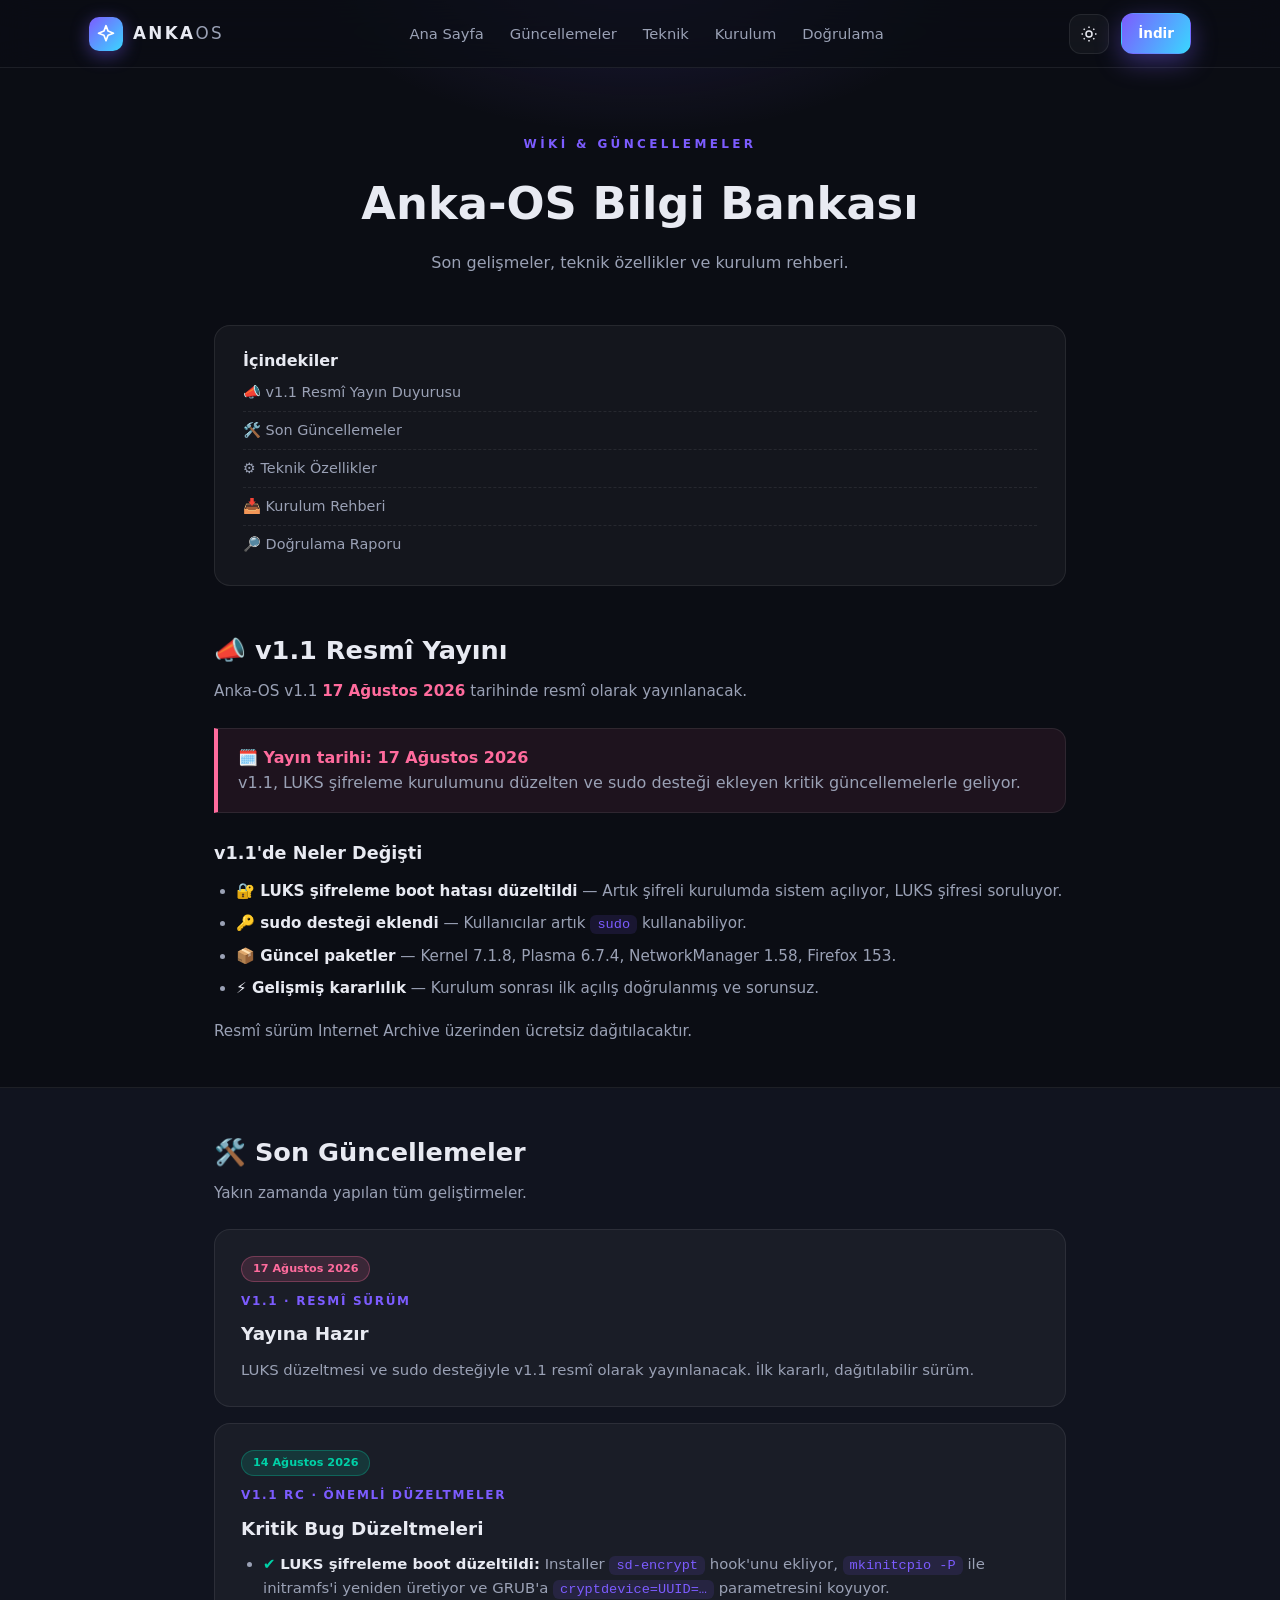
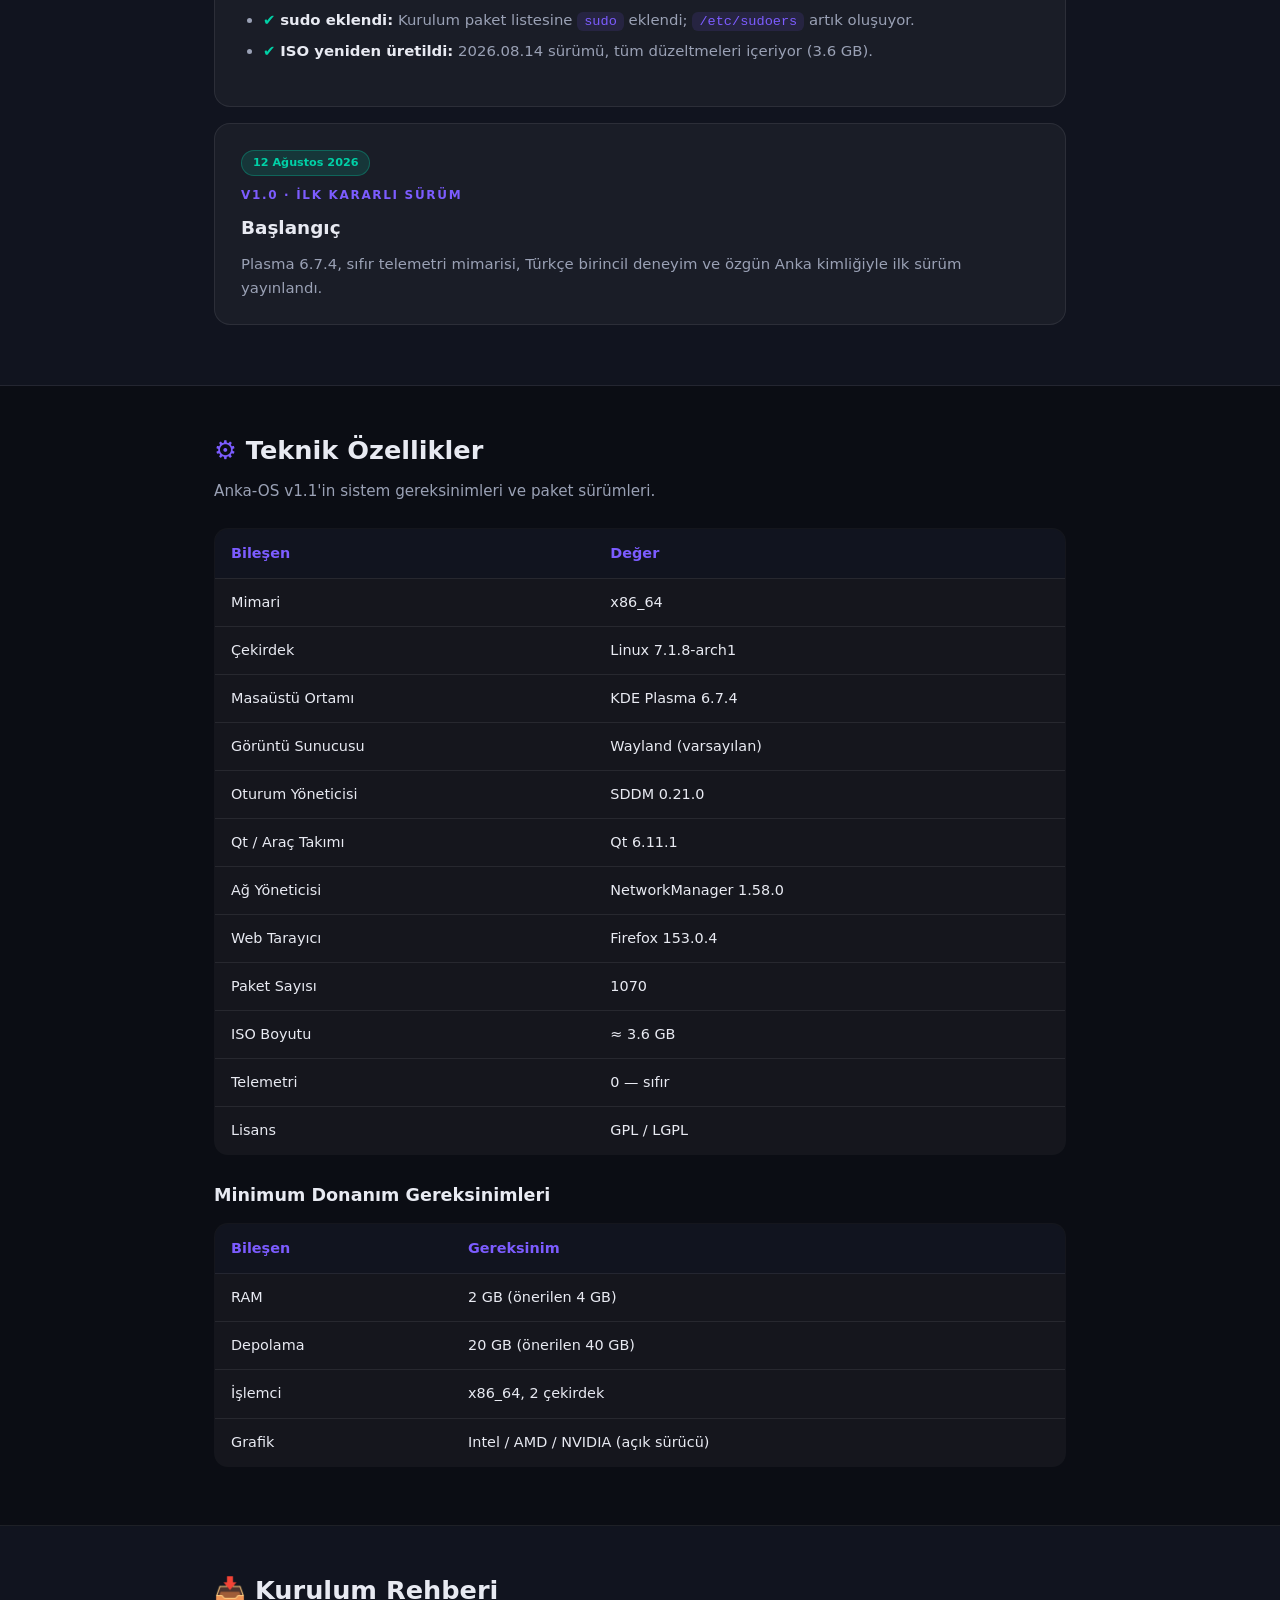
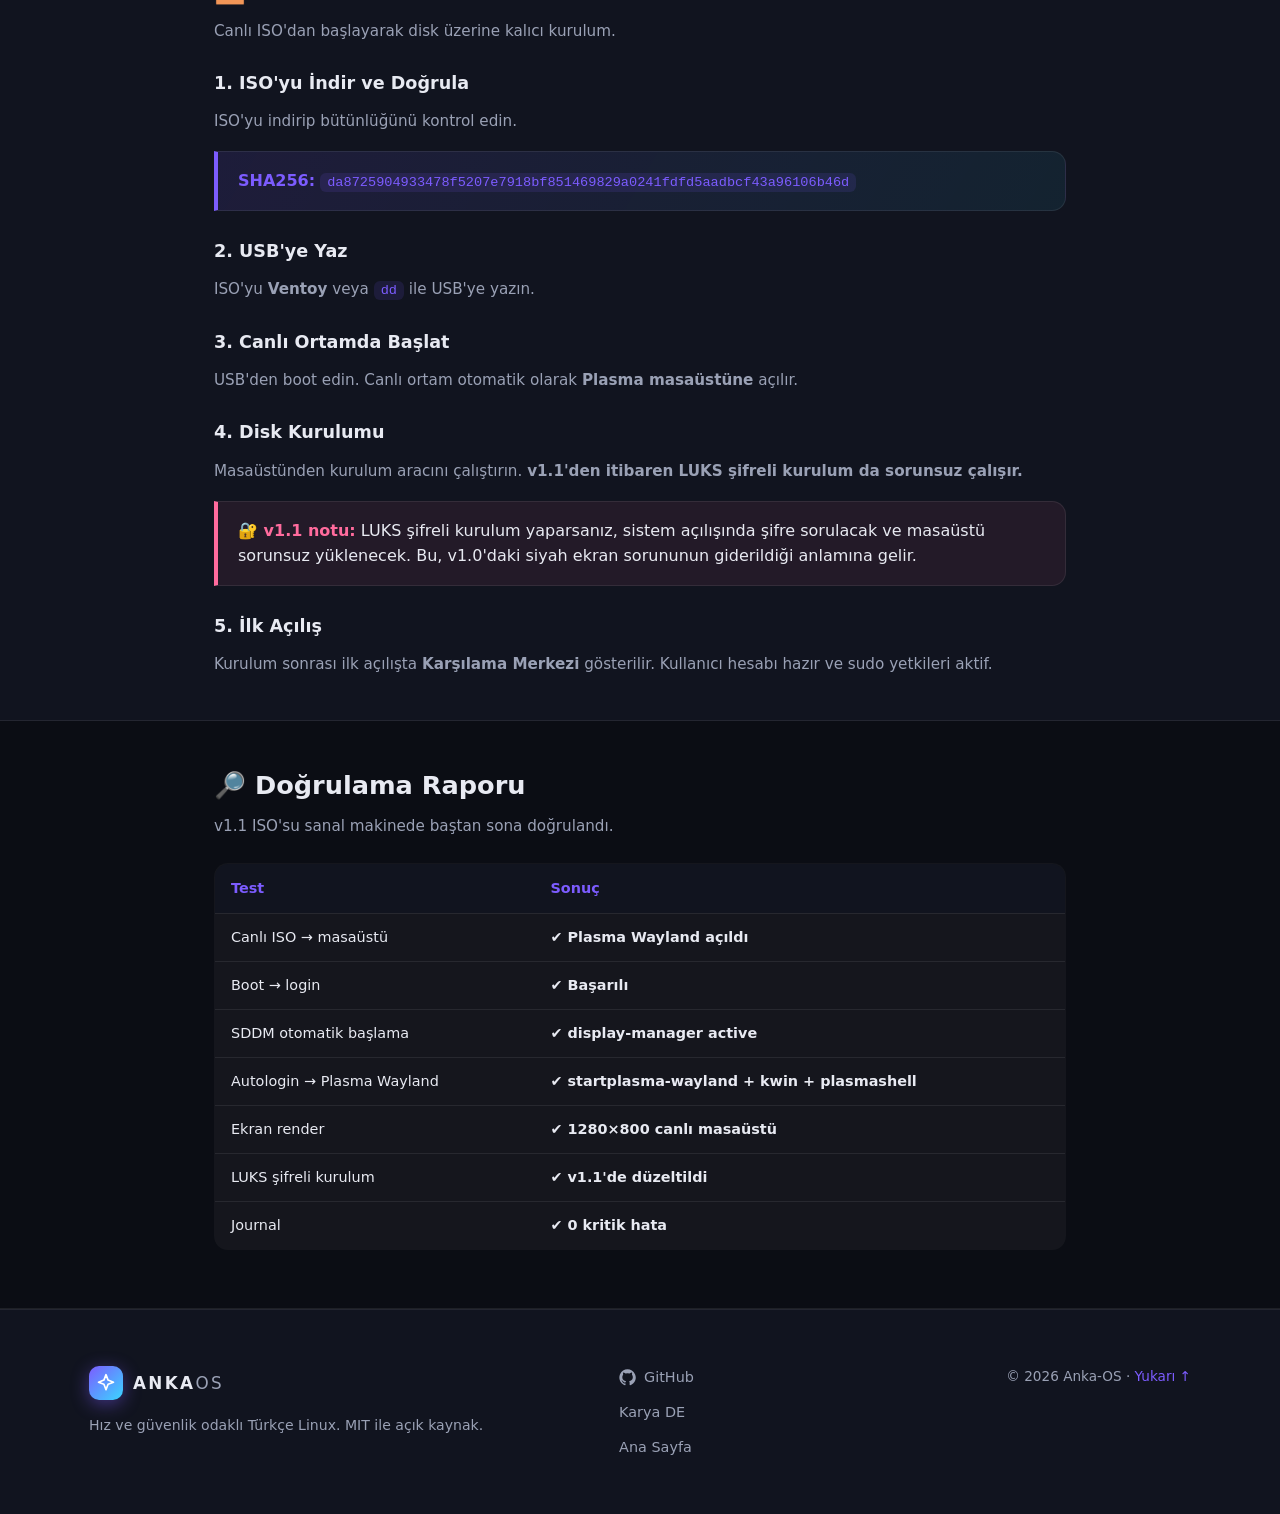
==== wiki.html @ a1a49257 "v1.1 (17 Ağustos 2026): ekran görüntüleri, teknik özellikler, yayın duyurusu, wiki sayfası" ====
<!DOCTYPE html>
<html lang="tr" class="dark">
<head>
  <meta charset="UTF-8">
  <meta name="viewport" content="width=device-width, initial-scale=1.0">
  <title>Wiki &amp; Güncellemeler — Anka-OS</title>
  <meta name="description" content="Anka-OS Wiki — son güncellemeler, teknik özellikler, kurulum rehberi ve v1.1 yayın notları.">
  <link rel="icon" href="assets/img/favicon.svg" type="image/svg+xml">
  <link rel="stylesheet" href="assets/css/style.css">
  <script defer src="assets/js/main.js"></script>
  <style>
    .wiki-wrap{max-width:900px;margin:0 auto;padding:0 24px}
    .wiki-head{padding:130px 0 40px;text-align:center;background:radial-gradient(600px 300px at 50% -10%,rgba(124,92,255,.16),transparent 55%),var(--bg)}
    .wiki-head h1{font-size:clamp(1.9rem,4vw,2.8rem);font-weight:800}
    .wiki-head p{color:var(--muted);margin-top:10px}
    .wiki-section{padding:44px 0;border-bottom:1px solid var(--card-border)}
    .wiki-section h2{font-size:1.6rem;font-weight:800;margin-bottom:8px;color:var(--text)}
    .wiki-section h2 .o{color:var(--primary)}
    .wiki-section .lead{color:var(--muted);margin-bottom:24px}
    .wiki-section h3{font-size:1.1rem;margin:26px 0 12px}
    .wiki-section p,.wiki-section li{color:var(--muted);font-size:.95rem}
    .wiki-section ul{margin:0 0 18px 22px}
    .wiki-section li{margin-bottom:8px}
    .wiki-section li b{color:var(--text)}
    .wiki-section code{background:rgba(124,92,255,.12);color:var(--primary);padding:2px 7px;border-radius:6px;font-size:.85rem}
    .wiki-note{background:linear-gradient(120deg,rgba(124,92,255,.12),rgba(58,214,255,.08));border:1px solid var(--card-border);border-left:4px solid var(--primary);border-radius:0 14px 14px 0;padding:16px 20px;margin:18px 0}
    .wiki-note.gold{border-left-color:var(--accent);background:rgba(255,107,157,.08)}
    .wiki-note b{color:var(--primary)}
    .wiki-note.gold b{color:var(--accent)}
    .rel{background:var(--card);border:1px solid var(--card-border);border-radius:16px;padding:24px 26px;margin:16px 0}
    .rel .rd{font-size:.75rem;color:var(--primary);font-weight:700;letter-spacing:.14em;text-transform:uppercase}
    .rel h4{font-size:1.15rem;margin:8px 0 10px}
    .rel p,.rel li{color:var(--muted);font-size:.93rem}
    .tag{display:inline-block;font-size:.7rem;padding:3px 11px;border-radius:999px;margin-bottom:10px;font-weight:700}
    .tag.live{background:rgba(0,209,167,.14);color:var(--success);border:1px solid rgba(0,209,167,.3)}
    .tag.soon{background:rgba(255,107,157,.14);color:var(--accent);border:1px solid rgba(255,107,157,.3)}
    .wtable{width:100%;border-collapse:collapse;font-size:.9rem;background:var(--card);border:1px solid var(--card-border);border-radius:14px;overflow:hidden;margin:14px 0}
    .wtable th{text-align:left;color:var(--primary);border-bottom:1px solid var(--card-border);padding:13px 16px;background:var(--bg-alt)}
    .wtable td{padding:12px 16px;border-bottom:1px solid var(--card-border);color:var(--text)}
    .wtable tr:last-child td{border-bottom:none}
    .check{color:var(--success);font-weight:700}
    .wiki-toc{background:var(--card);border:1px solid var(--card-border);border-radius:16px;padding:22px 28px;margin:10px 0 0}
    .wiki-toc h3{margin-top:0;font-size:1rem}
    .wiki-toc a{display:block;padding:7px 0;color:var(--muted);font-size:.9rem;text-decoration:none;border-bottom:1px dashed var(--card-border)}
    .wiki-toc a:hover{color:var(--primary)}
    .wiki-toc a:last-child{border:none}
    @media(max-width:720px){.wiki-head{padding:150px 0 30px}}
  </style>
</head>
<body>

  <!-- NAV -->
  <header class="nav" id="nav">
    <div class="container nav-inner">
      <a href="index.html" class="brand">
        <span class="brand-badge" aria-hidden="true">
          <svg viewBox="0 0 24 24" fill="none" stroke="currentColor" stroke-width="2" stroke-linecap="round" stroke-linejoin="round"><path d="M12 2l2.5 6.5L21 11l-6.5 2.5L12 20l-2.5-6.5L3 11l6.5-2.5z"/></svg>
        </span>
        <span class="brand-text">ANKA<span class="brand-dim">OS</span></span>
      </a>
      <nav class="nav-links" id="navLinks">
        <a href="index.html">Ana Sayfa</a>
        <a href="#guncellemeler">Güncellemeler</a>
        <a href="#teknik">Teknik</a>
        <a href="#kurulum">Kurulum</a>
        <a href="#dogrulama">Doğrulama</a>
      </nav>
      <div class="nav-actions">
        <button class="theme-toggle" id="themeToggle" aria-label="Tema değiştir" title="Açık/Koyu tema">
          <svg class="icon-sun" viewBox="0 0 24 24" fill="none" stroke="currentColor" stroke-width="2"><circle cx="12" cy="12" r="4"/><path d="M12 2v2M12 20v2M4.9 4.9l1.4 1.4M17.7 17.7l1.4 1.4M2 12h2M20 12h2M4.9 19.1l1.4-1.4M17.7 6.3l1.4-1.4"/></svg>
          <svg class="icon-moon" viewBox="0 0 24 24" fill="none" stroke="currentColor" stroke-width="2"><path d="M21 12.8A9 9 0 1111.2 3a7 7 0 009.8 9.8z"/></svg>
        </button>
        <a href="index.html#indir" class="btn btn-primary btn-sm">İndir</a>
        <button class="hamburger" id="hamburger" aria-label="Menü">
          <span></span><span></span><span></span>
        </button>
      </div>
    </div>
  </header>

  <!-- BAŞLIK -->
  <div class="wiki-head">
    <div class="overline">Wiki &amp; Güncellemeler</div>
    <h1>Anka-OS Bilgi Bankası</h1>
    <p>Son gelişmeler, teknik özellikler ve kurulum rehberi.</p>
  </div>

  <div class="wiki-wrap">
    <div class="wiki-toc">
      <h3>İçindekiler</h3>
      <a href="#duyuru">📣 v1.1 Resmî Yayın Duyurusu</a>
      <a href="#guncellemeler">🛠️ Son Güncellemeler</a>
      <a href="#teknik">⚙️ Teknik Özellikler</a>
      <a href="#kurulum">📥 Kurulum Rehberi</a>
      <a href="#dogrulama">🔎 Doğrulama Raporu</a>
    </div>
  </div>

  <!-- DUYURU -->
  <section class="wiki-section" id="duyuru">
    <div class="wiki-wrap">
      <h2><span class="o">📣</span> v1.1 Resmî Yayını</h2>
      <p class="lead">Anka-OS v1.1 <b style="color:var(--accent)">17 Ağustos 2026</b> tarihinde resmî olarak yayınlanacak.</p>
      <div class="wiki-note gold">
        <b>🗓️ Yayın tarihi: 17 Ağustos 2026</b><br>
        <span style="color:var(--muted)">v1.1, LUKS şifreleme kurulumunu düzelten ve sudo desteği ekleyen kritik güncellemelerle geliyor.</span>
      </div>
      <h3>v1.1'de Neler Değişti</h3>
      <ul>
        <li><b>🔐 LUKS şifreleme boot hatası düzeltildi</b> — Artık şifreli kurulumda sistem açılıyor, LUKS şifresi soruluyor.</li>
        <li><b>🔑 sudo desteği eklendi</b> — Kullanıcılar artık <code>sudo</code> kullanabiliyor.</li>
        <li><b>📦 Güncel paketler</b> — Kernel 7.1.8, Plasma 6.7.4, NetworkManager 1.58, Firefox 153.</li>
        <li><b>⚡ Gelişmiş kararlılık</b> — Kurulum sonrası ilk açılış doğrulanmış ve sorunsuz.</li>
      </ul>
      <p style="color:var(--muted)">Resmî sürüm Internet Archive üzerinden ücretsiz dağıtılacaktır.</p>
    </div>
  </section>

  <!-- GÜNCELLEMELER -->
  <section class="wiki-section section-alt" id="guncellemeler">
    <div class="wiki-wrap">
      <h2><span class="o">🛠️</span> Son Güncellemeler</h2>
      <p class="lead">Yakın zamanda yapılan tüm geliştirmeler.</p>

      <div class="rel">
        <span class="tag soon">17 Ağustos 2026</span>
        <div class="rd">v1.1 · Resmî Sürüm</div>
        <h4>Yayına Hazır</h4>
        <p>LUKS düzeltmesi ve sudo desteğiyle v1.1 resmî olarak yayınlanacak. İlk kararlı, dağıtılabilir sürüm.</p>
      </div>

      <div class="rel">
        <span class="tag live">14 Ağustos 2026</span>
        <div class="rd">v1.1 RC · Önemli Düzeltmeler</div>
        <h4>Kritik Bug Düzeltmeleri</h4>
        <ul>
          <li><span class="check">✔</span> <b>LUKS şifreleme boot düzeltildi:</b> Installer <code>sd-encrypt</code> hook'unu ekliyor, <code>mkinitcpio -P</code> ile initramfs'i yeniden üretiyor ve GRUB'a <code>cryptdevice=UUID=…</code> parametresini koyuyor.</li>
          <li><span class="check">✔</span> <b>sudo eklendi:</b> Kurulum paket listesine <code>sudo</code> eklendi; <code>/etc/sudoers</code> artık oluşuyor.</li>
          <li><span class="check">✔</span> <b>ISO yeniden üretildi:</b> 2026.08.14 sürümü, tüm düzeltmeleri içeriyor (3.6 GB).</li>
        </ul>
      </div>

      <div class="rel">
        <span class="tag live">12 Ağustos 2026</span>
        <div class="rd">v1.0 · İlk Kararlı Sürüm</div>
        <h4>Başlangıç</h4>
        <p>Plasma 6.7.4, sıfır telemetri mimarisi, Türkçe birincil deneyim ve özgün Anka kimliğiyle ilk sürüm yayınlandı.</p>
      </div>
    </div>
  </section>

  <!-- TEKNİK -->
  <section class="wiki-section" id="teknik">
    <div class="wiki-wrap">
      <h2><span class="o">⚙️</span> Teknik Özellikler</h2>
      <p class="lead">Anka-OS v1.1'in sistem gereksinimleri ve paket sürümleri.</p>
      <table class="wtable">
        <tr><th>Bileşen</th><th>Değer</th></tr>
        <tr><td>Mimari</td><td>x86_64</td></tr>
        <tr><td>Çekirdek</td><td>Linux 7.1.8-arch1</td></tr>
        <tr><td>Masaüstü Ortamı</td><td>KDE Plasma 6.7.4</td></tr>
        <tr><td>Görüntü Sunucusu</td><td>Wayland (varsayılan)</td></tr>
        <tr><td>Oturum Yöneticisi</td><td>SDDM 0.21.0</td></tr>
        <tr><td>Qt / Araç Takımı</td><td>Qt 6.11.1</td></tr>
        <tr><td>Ağ Yöneticisi</td><td>NetworkManager 1.58.0</td></tr>
        <tr><td>Web Tarayıcı</td><td>Firefox 153.0.4</td></tr>
        <tr><td>Paket Sayısı</td><td>1070</td></tr>
        <tr><td>ISO Boyutu</td><td>≈ 3.6 GB</td></tr>
        <tr><td>Telemetri</td><td>0 — sıfır</td></tr>
        <tr><td>Lisans</td><td>GPL / LGPL</td></tr>
      </table>
      <h3>Minimum Donanım Gereksinimleri</h3>
      <table class="wtable">
        <tr><th>Bileşen</th><th>Gereksinim</th></tr>
        <tr><td>RAM</td><td>2 GB (önerilen 4 GB)</td></tr>
        <tr><td>Depolama</td><td>20 GB (önerilen 40 GB)</td></tr>
        <tr><td>İşlemci</td><td>x86_64, 2 çekirdek</td></tr>
        <tr><td>Grafik</td><td>Intel / AMD / NVIDIA (açık sürücü)</td></tr>
      </table>
    </div>
  </section>

  <!-- KURULUM -->
  <section class="wiki-section section-alt" id="kurulum">
    <div class="wiki-wrap">
      <h2><span class="o">📥</span> Kurulum Rehberi</h2>
      <p class="lead">Canlı ISO'dan başlayarak disk üzerine kalıcı kurulum.</p>
      <h3>1. ISO'yu İndir ve Doğrula</h3>
      <p>ISO'yu indirip bütünlüğünü kontrol edin.</p>
      <div class="wiki-note">
        <b>SHA256:</b> <code>da8725904933478f5207e7918bf851469829a0241fdfd5aadbcf43a96106b46d</code>
      </div>
      <h3>2. USB'ye Yaz</h3>
      <p>ISO'yu <b>Ventoy</b> veya <code>dd</code> ile USB'ye yazın.</p>
      <h3>3. Canlı Ortamda Başlat</h3>
      <p>USB'den boot edin. Canlı ortam otomatik olarak <b>Plasma masaüstüne</b> açılır.</p>
      <h3>4. Disk Kurulumu</h3>
      <p>Masaüstünden kurulum aracını çalıştırın. <b>v1.1'den itibaren LUKS şifreli kurulum da sorunsuz çalışır.</b></p>
      <div class="wiki-note gold">
        <b>🔐 v1.1 notu:</b> LUKS şifreli kurulum yaparsanız, sistem açılışında şifre sorulacak ve masaüstü sorunsuz yüklenecek. Bu, v1.0'daki siyah ekran sorununun giderildiği anlamına gelir.
      </div>
      <h3>5. İlk Açılış</h3>
      <p>Kurulum sonrası ilk açılışta <b>Karşılama Merkezi</b> gösterilir. Kullanıcı hesabı hazır ve sudo yetkileri aktif.</p>
    </div>
  </section>

  <!-- DOĞRULAMA -->
  <section class="wiki-section" id="dogrulama">
    <div class="wiki-wrap">
      <h2><span class="o">🔎</span> Doğrulama Raporu</h2>
      <p class="lead">v1.1 ISO'su sanal makinede baştan sona doğrulandı.</p>
      <table class="wtable">
        <tr><th>Test</th><th>Sonuç</th></tr>
        <tr><td>Canlı ISO → masaüstü</td><td class="check">✔ Plasma Wayland açıldı</td></tr>
        <tr><td>Boot → login</td><td class="check">✔ Başarılı</td></tr>
        <tr><td>SDDM otomatik başlama</td><td class="check">✔ display-manager active</td></tr>
        <tr><td>Autologin → Plasma Wayland</td><td class="check">✔ startplasma-wayland + kwin + plasmashell</td></tr>
        <tr><td>Ekran render</td><td class="check">✔ 1280×800 canlı masaüstü</td></tr>
        <tr><td>LUKS şifreli kurulum</td><td class="check">✔ v1.1'de düzeltildi</td></tr>
        <tr><td>Journal</td><td class="check">✔ 0 kritik hata</td></tr>
      </table>
    </div>
  </section>

  <!-- FOOTER -->
  <footer class="footer" id="iletisim">
    <div class="container footer-inner">
      <div>
        <div class="brand">
          <span class="brand-badge" aria-hidden="true">
            <svg viewBox="0 0 24 24" fill="none" stroke="currentColor" stroke-width="2" stroke-linecap="round" stroke-linejoin="round"><path d="M12 2l2.5 6.5L21 11l-6.5 2.5L12 20l-2.5-6.5L3 11l6.5-2.5z"/></svg>
          </span>
          <span class="brand-text">ANKA<span class="brand-dim">OS</span></span>
        </div>
        <p class="footer-note">Hız ve güvenlik odaklı Türkçe Linux. MIT ile açık kaynak.</p>
      </div>
      <div class="footer-links">
        <a href="https://github.com/muhammetodosks/anka-os" target="_blank" rel="noopener"><svg viewBox="0 0 24 24" fill="currentColor"><path d="M12 .5C5.7.5.5 5.7.5 12c0 5.1 3.3 9.4 7.9 10.9.6.1.8-.3.8-.6v-2c-3.2.7-3.9-1.5-3.9-1.5-.5-1.3-1.3-1.7-1.3-1.7-1-.7.1-.7.1-.7 1.2.1 1.8 1.2 1.8 1.2 1 1.8 2.7 1.3 3.4 1 .1-.8.4-1.3.7-1.6-2.6-.3-5.3-1.3-5.3-5.7 0-1.3.4-2.3 1.2-3.1-.1-.3-.5-1.5.1-3.1 0 0 1-.3 3.2 1.2a11 11 0 015.8 0c2.2-1.5 3.2-1.2 3.2-1.2.6 1.6.2 2.8.1 3.1.8.8 1.2 1.8 1.2 3.1 0 4.4-2.7 5.4-5.3 5.7.4.4.8 1.1.8 2.2v3.2c0 .3.2.7.8.6 4.6-1.5 7.9-5.8 7.9-10.9C23.5 5.7 18.3.5 12 .5z"/></svg> GitHub</a>
        <a href="https://github.com/muhammetodosks/karya-de" target="_blank" rel="noopener">Karya DE</a>
        <a href="index.html">Ana Sayfa</a>
      </div>
      <div class="footer-made">
        <p>© 2026 Anka-OS · <a href="#" onclick="window.scrollTo({top:0,behavior:'smooth'});return false">Yukarı ↑</a></p>
      </div>
    </div>
  </footer>

  <button class="back-to-top" id="backToTop" aria-label="Yukarı çık">
    <svg viewBox="0 0 24 24" fill="none" stroke="currentColor" stroke-width="2" stroke-linecap="round"><path d="M12 19V5"/><path d="M5 12l7-7 7 7"/></svg>
  </button>

</body>
</html>
---- assets/css/style.css ----
/* ANKA-OS — Modern Landing 2026 */
:root {
  --bg: #0b0d14;
  --bg-alt: #11141f;
  --card: rgba(255, 255, 255, 0.04);
  --card-border: rgba(255, 255, 255, 0.08);
  --text: #e8eaf2;
  --muted: #9aa1b5;
  --primary: #7c5cff;
  --primary-2: #3ad6ff;
  --accent: #ff6b9d;
  --success: #00d1a7;
  --radius: 18px;
  --shadow: 0 20px 60px rgba(0, 0, 0, 0.5);
  --nav-h: 68px;
}
html.light {
  --bg: #f4f5fb;
  --bg-alt: #eceef8;
  --card: rgba(0, 0, 0, 0.03);
  --card-border: rgba(0, 0, 0, 0.08);
  --text: #10132a;
  --muted: #565d75;
  --shadow: 0 20px 60px rgba(30, 40, 90, 0.12);
}
* { margin: 0; padding: 0; box-sizing: border-box; }
html { scroll-behavior: smooth; }
body {
  font-family: "Inter", "Segoe UI", system-ui, sans-serif;
  background: var(--bg); color: var(--text);
  line-height: 1.6;
  transition: background .4s ease, color .4s ease;
  overflow-x: hidden;
}
.container { width: 100%; max-width: 1150px; margin: 0 auto; padding: 0 24px; }
.container-narrow { max-width: 820px; }
.grad {
  background: linear-gradient(120deg, var(--primary), var(--primary-2) 50%, var(--accent));
  -webkit-background-clip: text; background-clip: text;
  -webkit-text-fill-color: transparent; color: transparent;
}

/* ---------- NAV ---------- */
.nav {
  position: fixed; top: 0; left: 0; right: 0; height: var(--nav-h); z-index: 100;
  background: color-mix(in srgb, var(--bg) 70%, transparent);
  backdrop-filter: blur(16px); -webkit-backdrop-filter: blur(16px);
  border-bottom: 1px solid var(--card-border);
  transition: background .3s ease;
}
.nav-inner { height: 100%; display: flex; align-items: center; justify-content: space-between; gap: 20px; }
.brand { display: flex; align-items: center; gap: 10px; text-decoration: none; color: var(--text); }
.brand-badge {
  width: 34px; height: 34px; display: grid; place-items: center; border-radius: 10px; color: #fff;
  background: linear-gradient(135deg, var(--primary), var(--primary-2));
  box-shadow: 0 4px 18px rgba(124,92,255,.45);
}
.brand-badge svg { width: 20px; height: 20px; }
.brand-text { font-weight: 800; letter-spacing: .14em; font-size: 1.05rem; }
.brand-dim { color: var(--muted); font-weight: 500; }
.nav-links { display: flex; gap: 26px; align-items: center; }
.nav-links a { color: var(--muted); text-decoration: none; font-size: .92rem; font-weight: 500; transition: color .2s; }
.nav-links a:hover { color: var(--text); }
.nav-actions { display: flex; align-items: center; gap: 12px; }

.theme-toggle {
  width: 40px; height: 40px; border: 1px solid var(--card-border); border-radius: 12px;
  background: var(--card); color: var(--text); cursor: pointer; display: grid; place-items: center;
  transition: transform .2s, border-color .2s;
}
.theme-toggle:hover { transform: rotate(20deg); border-color: var(--primary); }
.theme-toggle svg { width: 18px; height: 18px; }
.icon-moon { display: none; }
html.light .icon-sun { display: none; }
html.light .icon-moon { display: block; }

/* Buttons */
.btn {
  display: inline-flex; align-items: center; justify-content: center; gap: 9px;
  padding: 12px 22px; border-radius: 12px; border: 1px solid transparent;
  text-decoration: none; font-weight: 600; font-size: .95rem; cursor: pointer; font-family: inherit;
  transition: transform .15s ease, box-shadow .2s ease, background .2s ease, color .2s;
}
.btn svg { width: 18px; height: 18px; }
.btn-sm { padding: 9px 16px; font-size: .85rem; }
.btn-lg { padding: 15px 30px; font-size: 1.02rem; border-radius: 14px; }
.btn-primary { background: linear-gradient(120deg, var(--primary), var(--primary-2)); color: #fff; box-shadow: 0 8px 26px rgba(124,92,255,.4); }
.btn-primary:hover { transform: translateY(-2px); box-shadow: 0 14px 34px rgba(124,92,255,.55); }
.btn-ghost { background: var(--card); color: var(--text); border-color: var(--card-border); }
.btn-ghost:hover { border-color: var(--primary); transform: translateY(-2px); }

.hamburger { display: none; flex-direction: column; gap: 5px; background: none; border: 0; cursor: pointer; padding: 6px; }
.hamburger span { width: 22px; height: 2px; background: var(--text); border-radius: 2px; transition: .3s; }
/* ---------- ANNOUNCE ---------- */
.announce {
  position: fixed; top: var(--nav-h); left: 0; right: 0; z-index: 90;
  background: linear-gradient(90deg, var(--primary), var(--primary-2));
  color: #fff; padding: 9px 0; box-shadow: 0 4px 20px rgba(124,92,255,.35);
}
.announce-inner { display: flex; align-items: center; justify-content: center; gap: 14px; flex-wrap: wrap; font-size: .88rem; }
.announce-pulse { color: #fff; animation: pulse 1.6s ease-in-out infinite; }
@keyframes pulse { 0%,100% { opacity: 1; } 50% { opacity: .25; } }
.announce-text b { font-weight: 700; }
.announce-link { color: #fff; font-weight: 700; text-decoration: none; border-bottom: 1.5px solid rgba(255,255,255,.5); transition: border-color .2s; }
.announce-link:hover { border-color: #fff; }
html.light .announce { color: #fff; }

/* ---------- SCREENSHOTS ---------- */
.shots { display: grid; grid-template-columns: repeat(auto-fit, minmax(320px, 1fr)); gap: 28px; }
.shot { margin: 0; }
.shot-frame {
  border-radius: 18px; overflow: hidden; border: 1px solid var(--card-border);
  background: var(--bg); box-shadow: var(--shadow); transition: transform .3s ease, border-color .3s ease;
}
.shot:hover .shot-frame { transform: translateY(-6px); border-color: var(--primary); }
.shot-bar { display: flex; gap: 7px; padding: 12px 16px; background: var(--bg-alt); border-bottom: 1px solid var(--card-border); }
.shot-bar span { width: 11px; height: 11px; border-radius: 50%; }
.shot-bar span:nth-child(1) { background: #ff5f57; }
.shot-bar span:nth-child(2) { background: #febc2e; }
.shot-bar span:nth-child(3) { background: #28c840; }
.shot-frame img { display: block; width: 100%; height: auto; }
.shot figcaption { text-align: center; color: var(--muted); font-size: .9rem; margin-top: 14px; }

/* ---------- TECH SPECS ---------- */
.spec-grid { display: grid; grid-template-columns: repeat(auto-fit, minmax(250px, 1fr)); gap: 14px; }
.spec-item {
  display: flex; justify-content: space-between; align-items: center; gap: 14px;
  padding: 16px 20px; border-radius: 14px; background: var(--card); border: 1px solid var(--card-border);
  transition: border-color .2s;
}
.spec-item:hover { border-color: var(--primary); }
.spec-k { color: var(--muted); font-size: .9rem; }
.spec-v { color: var(--text); font-weight: 700; font-size: .95rem; }
.reqs { margin-top: 40px; }
.reqs h3 { font-size: 1.15rem; margin-bottom: 18px; text-align: center; }
.req-grid { display: grid; grid-template-columns: repeat(auto-fit, minmax(220px, 1fr)); gap: 12px; max-width: 820px; margin: 0 auto; }
.req-grid > div {
  display: flex; flex-direction: column; gap: 4px; padding: 16px 20px;
  border-radius: 14px; background: var(--card); border: 1px solid var(--card-border);
}
.req-grid .spec-v { font-size: .9rem; }

/* ---------- HERO ---------- */
.hero { position: relative; min-height: 100vh; display: flex; align-items: center; padding-top: calc(var(--nav-h) + 44px); overflow: hidden; }
.hero-bg {
  position: absolute; inset: -20%; z-index: 0;
  background:
    radial-gradient(circle at 20% 30%, rgba(124,92,255,.22), transparent 45%),
    radial-gradient(circle at 80% 60%, rgba(58,214,255,.18), transparent 45%),
    radial-gradient(circle at 60% 15%, rgba(255,107,157,.12), transparent 40%);
  animation: drift 18s ease-in-out infinite alternate;
}
@keyframes drift {
  from { transform: translate3d(-3%, -2%, 0) scale(1); }
  to { transform: translate3d(3%, 3%, 0) scale(1.08); }
}
.hero-inner { position: relative; z-index: 1; }
.hero-badges { display: flex; flex-wrap: wrap; gap: 10px; margin-bottom: 28px; }
.badge {
  padding: 7px 14px; border-radius: 100px; font-size: .78rem; font-weight: 600; letter-spacing: .03em;
  background: var(--card); border: 1px solid var(--card-border); color: var(--muted);
}
.badge-glow { color: #fff; background: linear-gradient(120deg, var(--primary), var(--primary-2)); border: 0; box-shadow: 0 6px 20px rgba(124,92,255,.45); }
.hero-title { font-size: clamp(2.4rem, 6vw, 4.2rem); line-height: 1.08; font-weight: 800; letter-spacing: -.02em; margin-bottom: 22px; }
.hero-sub { font-size: clamp(1rem, 2vw, 1.2rem); color: var(--muted); max-width: 560px; margin-bottom: 34px; }
.hero-actions { display: flex; gap: 14px; flex-wrap: wrap; margin-bottom: 60px; }
.hero-stats { display: flex; gap: 46px; flex-wrap: wrap; }
.stat b { display: block; font-size: 2rem; font-weight: 800; }
.stat b span { color: var(--primary); font-size: 1.1rem; }
.stat small { color: var(--muted); font-size: .85rem; }

/* ---------- SECTIONS ---------- */
.section { padding: 110px 0; }
.section-alt { background: var(--bg-alt); }
.section-head { text-align: center; max-width: 640px; margin: 0 auto 56px; }
.overline { display: inline-block; color: var(--primary); text-transform: uppercase; letter-spacing: .28em; font-size: .75rem; font-weight: 700; margin-bottom: 14px; }
.section-head h2 { font-size: clamp(1.8rem, 4vw, 2.6rem); font-weight: 800; margin-bottom: 12px; }
.section-head p { color: var(--muted); }

/* Cards */
.grid { display: grid; grid-template-columns: repeat(auto-fit, minmax(290px, 1fr)); gap: 24px; }
.card {
  padding: 30px 26px; border-radius: var(--radius);
  background: var(--card); border: 1px solid var(--card-border);
  transition: transform .25s ease, border-color .25s ease, box-shadow .25s ease;
}
.card:hover { transform: translateY(-6px); border-color: var(--primary); box-shadow: var(--shadow); }
.card-icon {
  width: 52px; height: 52px; border-radius: 14px; margin-bottom: 20px;
  display: grid; place-items: center; color: #fff;
  background: linear-gradient(135deg, var(--ic), color-mix(in srgb, var(--ic) 40%, white));
}
.card-icon svg { width: 26px; height: 26px; }
.card h3 { font-size: 1.15rem; margin-bottom: 8px; }
.card p { color: var(--muted); font-size: .93rem; }

/* ---------- DOWNLOAD ---------- */
.download-card {
  display: flex; align-items: center; justify-content: space-between; gap: 26px; flex-wrap: wrap;
  padding: 34px 30px; border-radius: 20px;
  background: linear-gradient(120deg, rgba(124,92,255,.12), rgba(58,214,255,.08));
  border: 1px solid var(--card-border); box-shadow: var(--shadow);
}
.dl-ver { font-size: 1.5rem; font-weight: 800; }
.dl-meta { display: flex; flex-wrap: wrap; gap: 16px; margin-top: 12px; }
.dl-meta span { display: inline-flex; align-items: center; gap: 6px; color: var(--muted); font-size: .85rem; }
.dl-meta svg { width: 15px; height: 15px; color: var(--primary); }
.dl-btn { font-size: 1.05rem; }
.dl-note { margin-top: 14px; color: var(--muted); font-size: .85rem; }
.dl-note a { color: var(--primary); }
.checksum {
  display: flex; align-items: center; gap: 12px; margin-top: 18px;
  padding: 14px 20px; border-radius: 14px; background: var(--card); border: 1px dashed var(--card-border);
  font-size: .82rem; width: fit-content;
}
.checksum code { background: rgba(124,92,255,.14); color: var(--primary); padding: 4px 10px; border-radius: 8px; }

/* ---------- STEPS ---------- */
.steps { display: grid; grid-template-columns: repeat(auto-fit, minmax(280px, 1fr)); gap: 26px; }
.step { position: relative; padding: 30px 26px; border-radius: var(--radius); background: var(--card); border: 1px solid var(--card-border); }
.step-num {
  width: 46px; height: 46px; border-radius: 14px; display: grid; place-items: center;
  font-weight: 800; font-size: 1.2rem; color: #fff; margin-bottom: 18px;
  background: linear-gradient(135deg, var(--primary), var(--primary-2));
}
.step h3 { margin-bottom: 10px; }
.step p { color: var(--muted); font-size: .93rem; margin-bottom: 14px; }
.step pre { background: rgba(0,0,0,.35); padding: 12px 14px; border-radius: 10px; overflow-x: auto; }
html.light .step pre { background: rgba(0,0,0,.06); }
.step code { font-family: "JetBrains Mono", monospace; font-size: .8rem; color: var(--success); }

/* ---------- FAQ ---------- */
.faq details {
  background: var(--card); border: 1px solid var(--card-border); border-radius: 14px;
  padding: 20px 24px; margin-bottom: 14px; transition: border-color .2s;
}
.faq details[open] { border-color: var(--primary); }
.faq summary { cursor: pointer; font-weight: 600; font-size: 1.02rem; list-style: none; display: flex; justify-content: space-between; align-items: center; gap: 12px; }
.faq summary::-webkit-details-marker { display: none; }
.faq summary::after { content: "+"; font-size: 1.4rem; color: var(--primary); transition: transform .2s; }
.faq details[open] summary::after { transform: rotate(45deg); }
.faq p { color: var(--muted); margin-top: 12px; font-size: .95rem; }

/* ---------- CTA ---------- */
.cta-inner { text-align: center; padding: 80px 24px; }
.cta h2 { font-size: clamp(1.8rem, 4vw, 2.6rem); font-weight: 800; margin-bottom: 14px; }
.cta p { color: var(--muted); margin-bottom: 30px; }

/* ---------- FOOTER ---------- */
.footer { border-top: 1px solid var(--card-border); background: var(--bg-alt); padding: 56px 0; }
.footer-inner { display: grid; grid-template-columns: 1.4fr 1fr auto; gap: 30px; align-items: start; }
.footer-note { color: var(--muted); margin-top: 14px; font-size: .88rem; }
.footer-links { display: flex; flex-direction: column; gap: 12px; }
.footer-links a { color: var(--muted); text-decoration: none; font-size: .9rem; display: inline-flex; align-items: center; gap: 8px; transition: color .2s; }
.footer-links a:hover { color: var(--primary); }
.footer-links svg { width: 17px; height: 17px; }
.footer-made { color: var(--muted); font-size: .85rem; }
.footer-made a { color: var(--primary); text-decoration: none; }

.back-to-top {
  position: fixed; right: 22px; bottom: 22px; z-index: 90;
  width: 46px; height: 46px; border-radius: 14px; border: 1px solid var(--card-border);
  background: var(--card); color: var(--text); cursor: pointer; backdrop-filter: blur(10px);
  display: grid; place-items: center; opacity: 0; pointer-events: none; transition: opacity .3s;
}
.back-to-top.visible { opacity: 1; pointer-events: auto; }
.back-to-top svg { width: 20px; height: 20px; }

/* reveal on scroll */
.reveal { opacity: 0; transform: translateY(24px); transition: opacity .7s ease, transform .7s ease; }
.reveal.in { opacity: 1; transform: none; }

/* ---------- RESPONSIVE ---------- */
@media (max-width: 900px) {
  .nav-links {
    position: fixed; top: var(--nav-h); left: 0; right: 0;
    flex-direction: column; gap: 6px; padding: 18px 24px;
    background: var(--bg); border-bottom: 1px solid var(--card-border);
    transform: translateY(-16px); opacity: 0; pointer-events: none;
    transition: .3s ease; z-index: 99;
  }
  .nav-links.open { transform: none; opacity: 1; pointer-events: auto; }
  .nav-links a { padding: 12px 0; font-size: 1rem; border-bottom: 1px solid var(--card-border); }
  .hamburger { display: flex; }
  .hero-inner, .footer-inner { padding: 0 8px; }
  .footer-inner { grid-template-columns: 1fr; gap: 20px; }
  .checksum { flex-wrap: wrap; }
}
@media (max-width: 520px) {
  .hero-actions .btn { width: 100%; }
  .download-card { flex-direction: column; align-items: flex-start; }
  .dl-btn { width: 100%; }
}
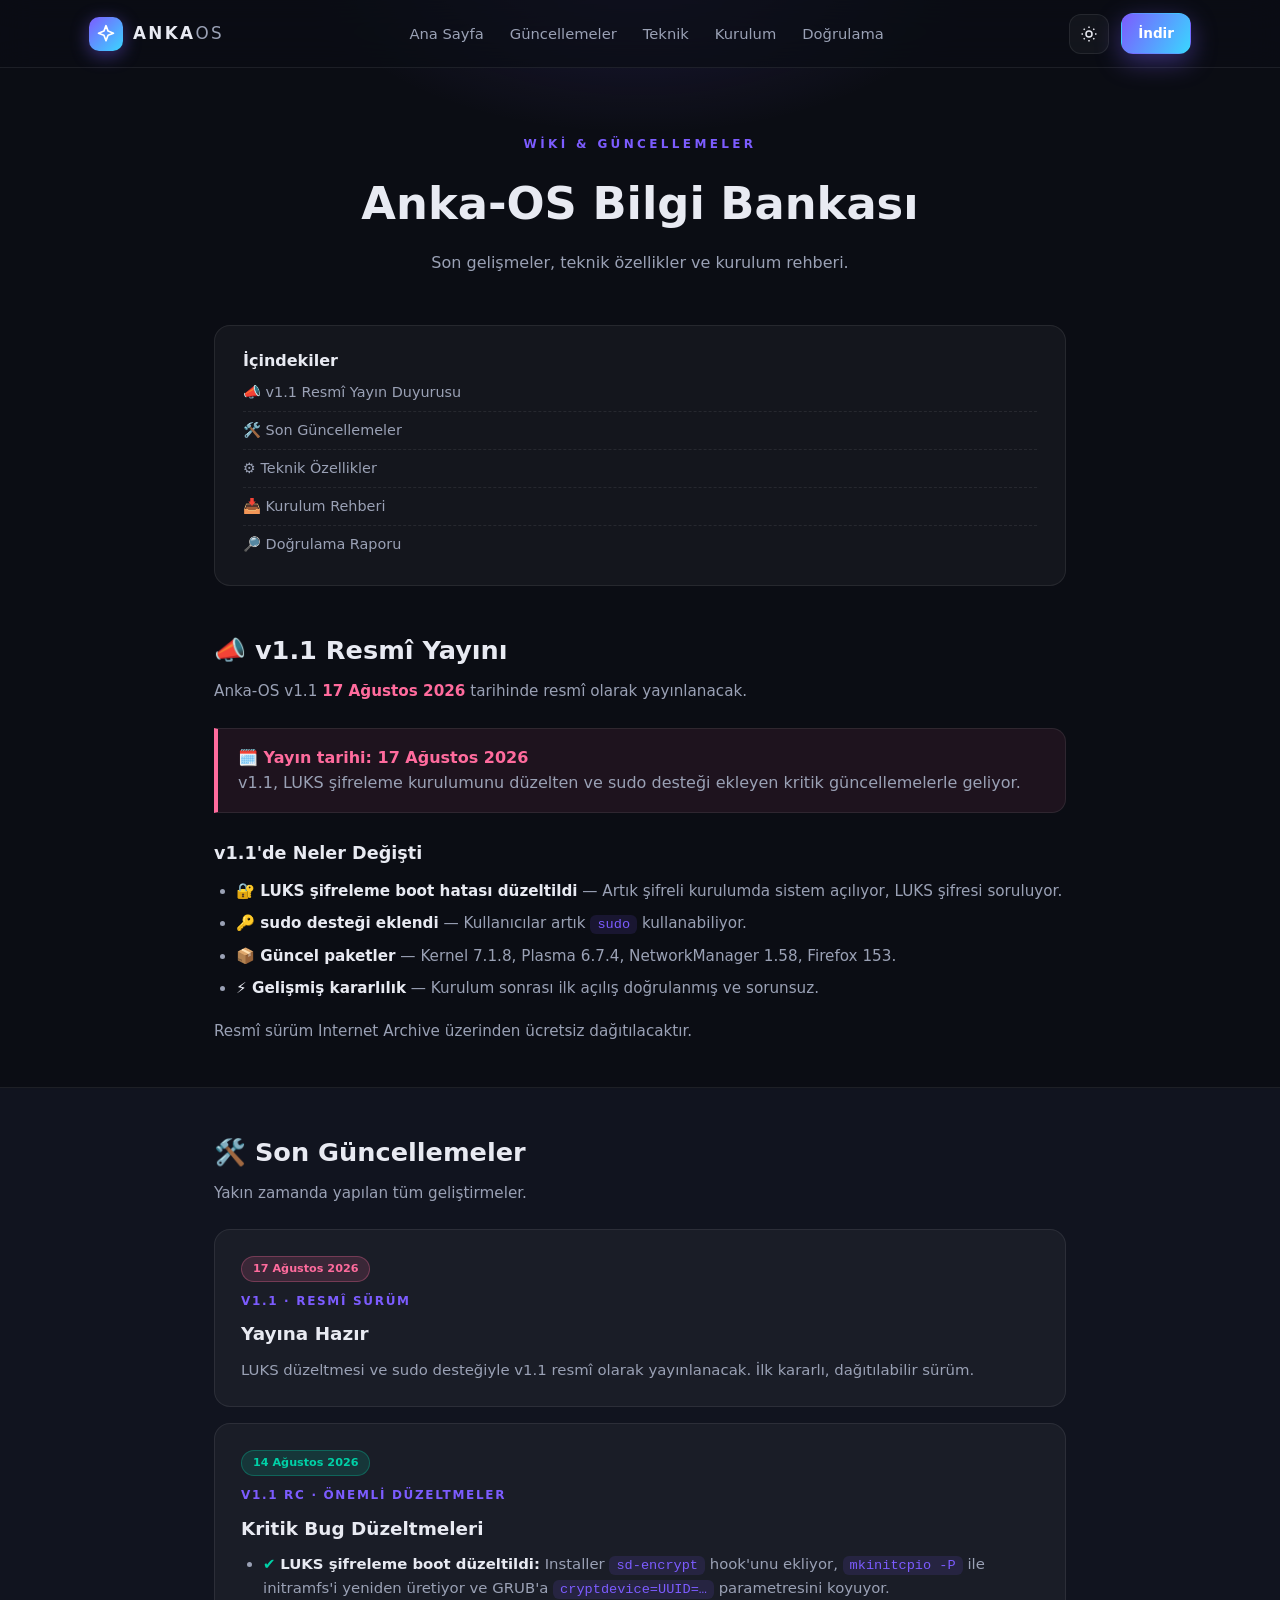
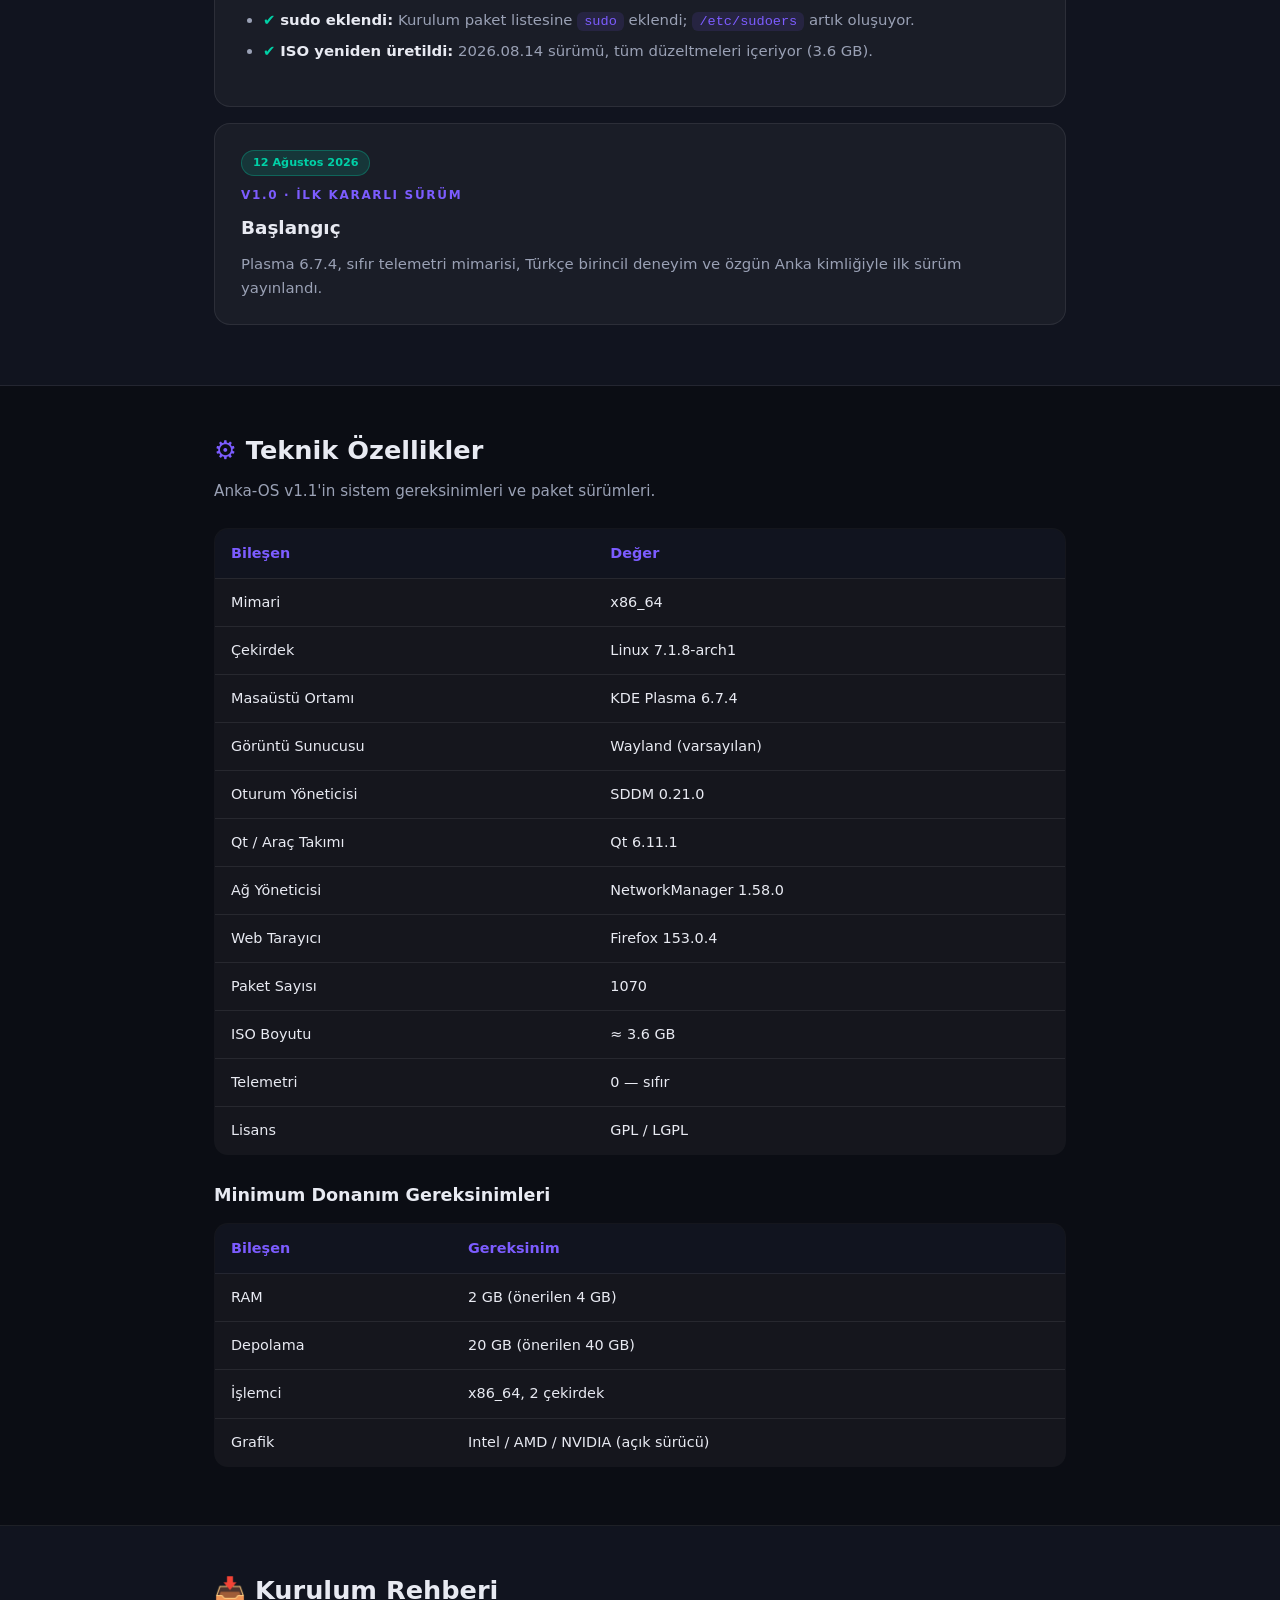
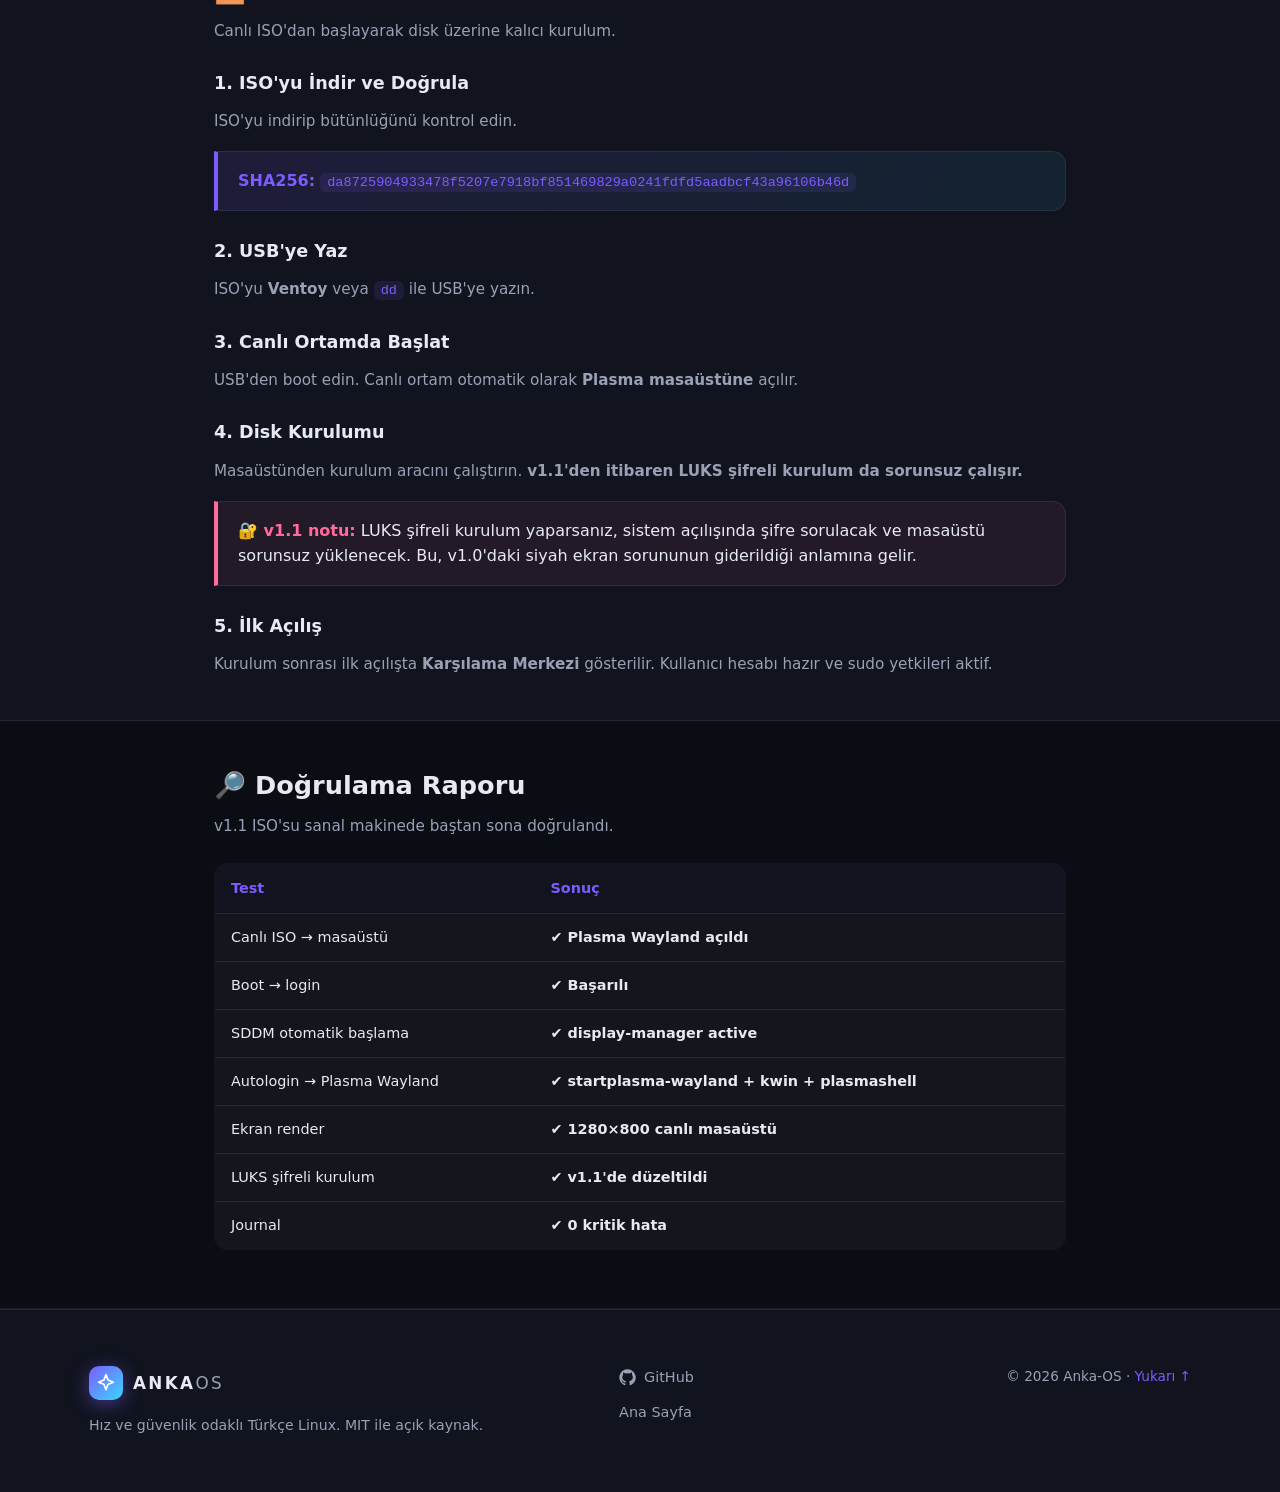
==== commit bed8d095: "Karya DE kaldırıldı, KDE Plasma eklendi; yol haritası, karşılaştırma ve katkı bölümleriyle site geli" ====
--- a/wiki.html
+++ b/wiki.html
@@ -236,7 +236,6 @@
       </div>
       <div class="footer-links">
         <a href="https://github.com/muhammetodosks/anka-os" target="_blank" rel="noopener"><svg viewBox="0 0 24 24" fill="currentColor"><path d="M12 .5C5.7.5.5 5.7.5 12c0 5.1 3.3 9.4 7.9 10.9.6.1.8-.3.8-.6v-2c-3.2.7-3.9-1.5-3.9-1.5-.5-1.3-1.3-1.7-1.3-1.7-1-.7.1-.7.1-.7 1.2.1 1.8 1.2 1.8 1.2 1 1.8 2.7 1.3 3.4 1 .1-.8.4-1.3.7-1.6-2.6-.3-5.3-1.3-5.3-5.7 0-1.3.4-2.3 1.2-3.1-.1-.3-.5-1.5.1-3.1 0 0 1-.3 3.2 1.2a11 11 0 015.8 0c2.2-1.5 3.2-1.2 3.2-1.2.6 1.6.2 2.8.1 3.1.8.8 1.2 1.8 1.2 3.1 0 4.4-2.7 5.4-5.3 5.7.4.4.8 1.1.8 2.2v3.2c0 .3.2.7.8.6 4.6-1.5 7.9-5.8 7.9-10.9C23.5 5.7 18.3.5 12 .5z"/></svg> GitHub</a>
-        <a href="https://github.com/muhammetodosks/karya-de" target="_blank" rel="noopener">Karya DE</a>
         <a href="index.html">Ana Sayfa</a>
       </div>
       <div class="footer-made">
--- a/assets/css/style.css
+++ b/assets/css/style.css
@@ -291,3 +291,36 @@
   .download-card { flex-direction: column; align-items: flex-start; }
   .dl-btn { width: 100%; }
 }
+
+/* ---------- TIMELINE (ROADMAP) ---------- */
+.timeline { position: relative; max-width: 720px; margin: 0 auto; padding-left: 34px; }
+.timeline::before { content: ""; position: absolute; left: 10px; top: 6px; bottom: 6px; width: 2px; background: linear-gradient(var(--primary), var(--primary-2)); opacity: .4; }
+.tl-item { position: relative; padding: 0 0 34px; }
+.tl-item:last-child { padding-bottom: 0; }
+.tl-dot { position: absolute; left: -34px; top: 5px; width: 22px; height: 22px; border-radius: 50%; border: 3px solid var(--bg); box-shadow: 0 0 0 2px var(--primary); background: var(--primary); }
+.tl-dot.soon { box-shadow: 0 0 0 2px var(--muted); background: var(--muted); }
+.tl-dot.done { box-shadow: 0 0 0 2px var(--success); background: var(--success); }
+.tl-body { background: var(--card); border: 1px solid var(--card-border); border-radius: 16px; padding: 22px 26px; transition: border-color .2s, transform .25s; }
+.tl-body:hover { border-color: var(--primary); transform: translateY(-3px); }
+.tl-body h3 { font-size: 1.1rem; margin-bottom: 6px; }
+.tl-body p { color: var(--muted); font-size: .92rem; margin: 0; }
+.tl-tag { display: inline-block; font-size: .68rem; padding: 3px 11px; border-radius: 999px; font-weight: 700; margin-bottom: 10px; }
+.tl-tag.done { background: rgba(0,209,167,.14); color: var(--success); border: 1px solid rgba(0,209,167,.3); }
+.tl-tag.soon { background: rgba(124,92,255,.14); color: var(--primary); border: 1px solid rgba(124,92,255,.3); }
+
+/* ---------- COMPARISON ---------- */
+.cmp-grid { display: grid; grid-template-columns: repeat(auto-fit, minmax(260px, 1fr)); gap: 22px; }
+.cmp-item { padding: 24px 26px; border-radius: var(--radius); background: var(--card); border: 1px solid var(--card-border); }
+.cmp-name { font-weight: 700; margin-bottom: 18px; font-size: 1.02rem; }
+.cmp-bars { display: flex; flex-direction: column; gap: 14px; }
+.cmp-row { display: flex; align-items: center; gap: 12px; font-size: .78rem; color: var(--muted); }
+.cmp-row span { min-width: 78px; }
+.bar { flex: 1; height: 9px; border-radius: 999px; background: var(--bg-alt); overflow: hidden; }
+.bar i { display: block; height: 100%; border-radius: 999px; background: linear-gradient(90deg, var(--primary), var(--primary-2)); }
+.bar.dim i { background: linear-gradient(90deg, #4a516b, #5a627f); opacity: .6; }
+
+/* ---------- CTA ACTIONS ---------- */
+.cta-actions { display: flex; gap: 14px; justify-content: center; flex-wrap: wrap; }
+
+/* ---------- DL DATE ---------- */
+.dl-date { color: var(--muted); font-size: .9rem; font-weight: 500; }
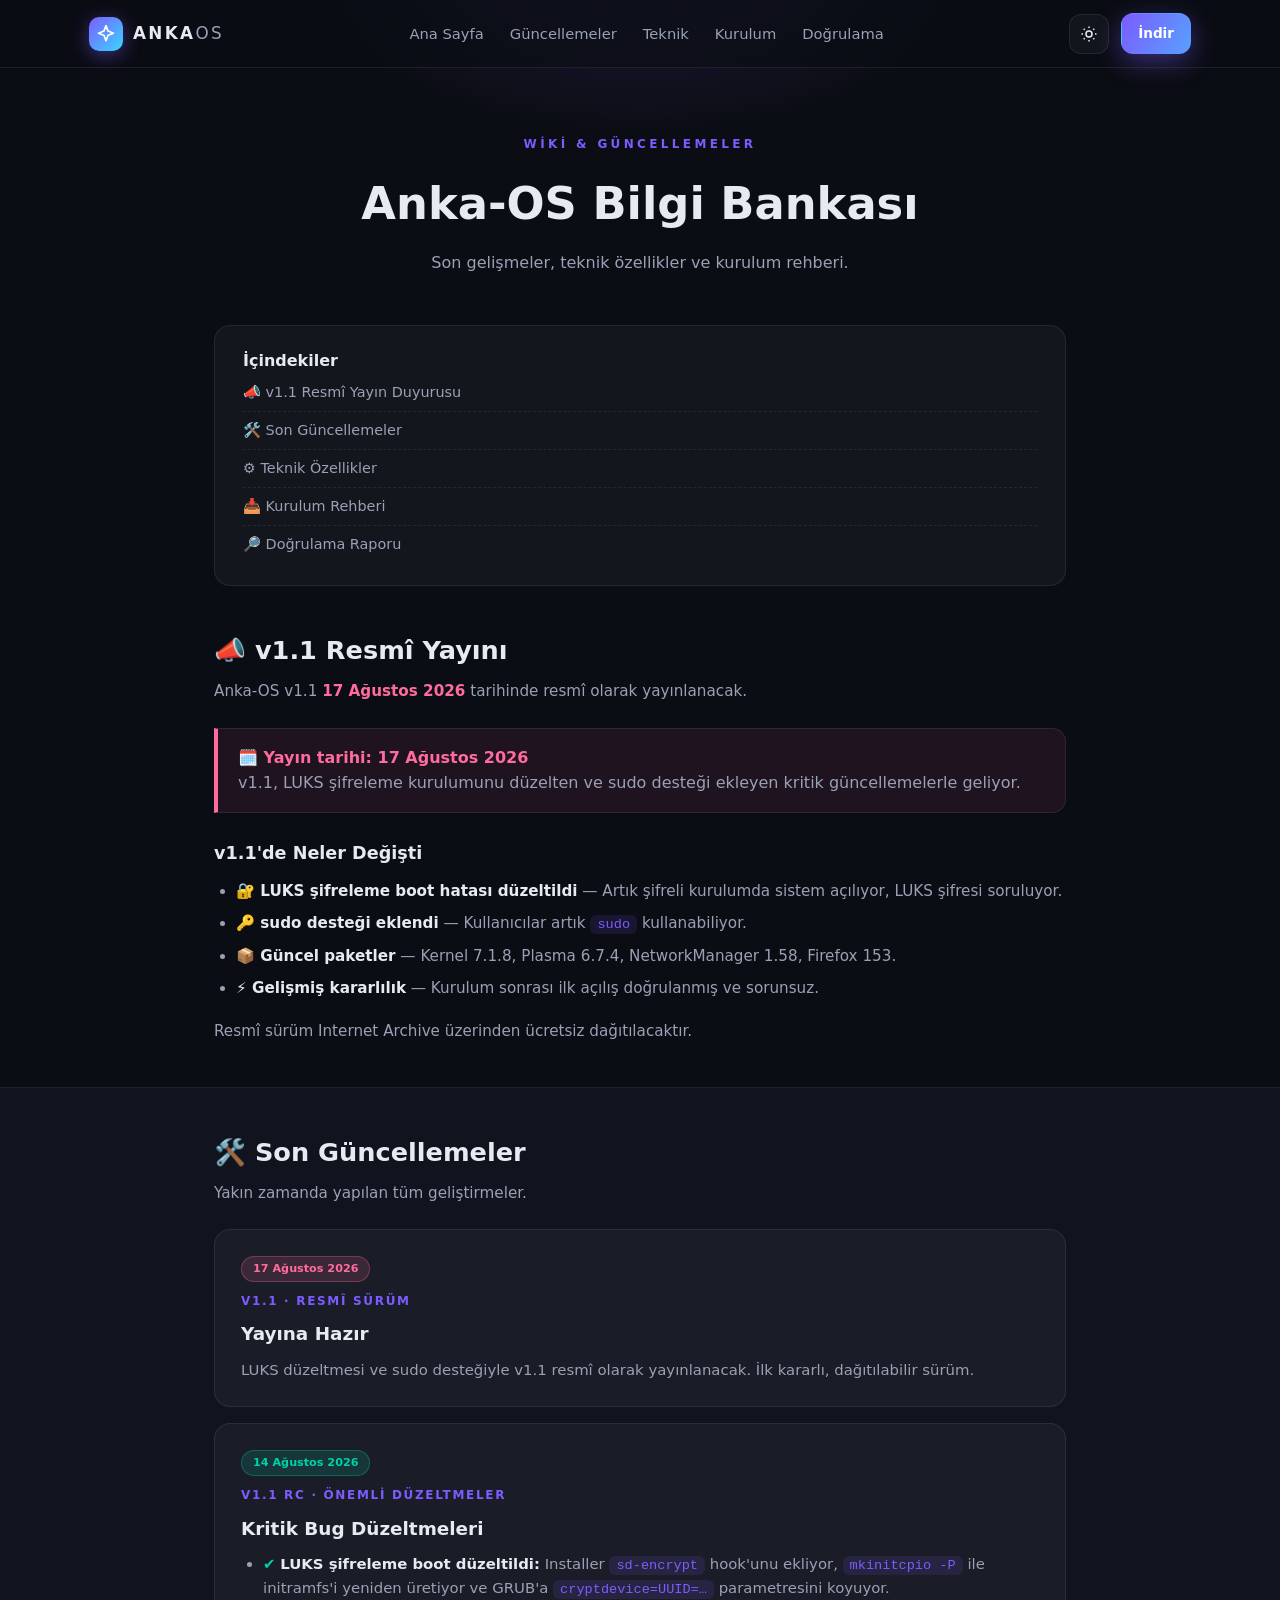
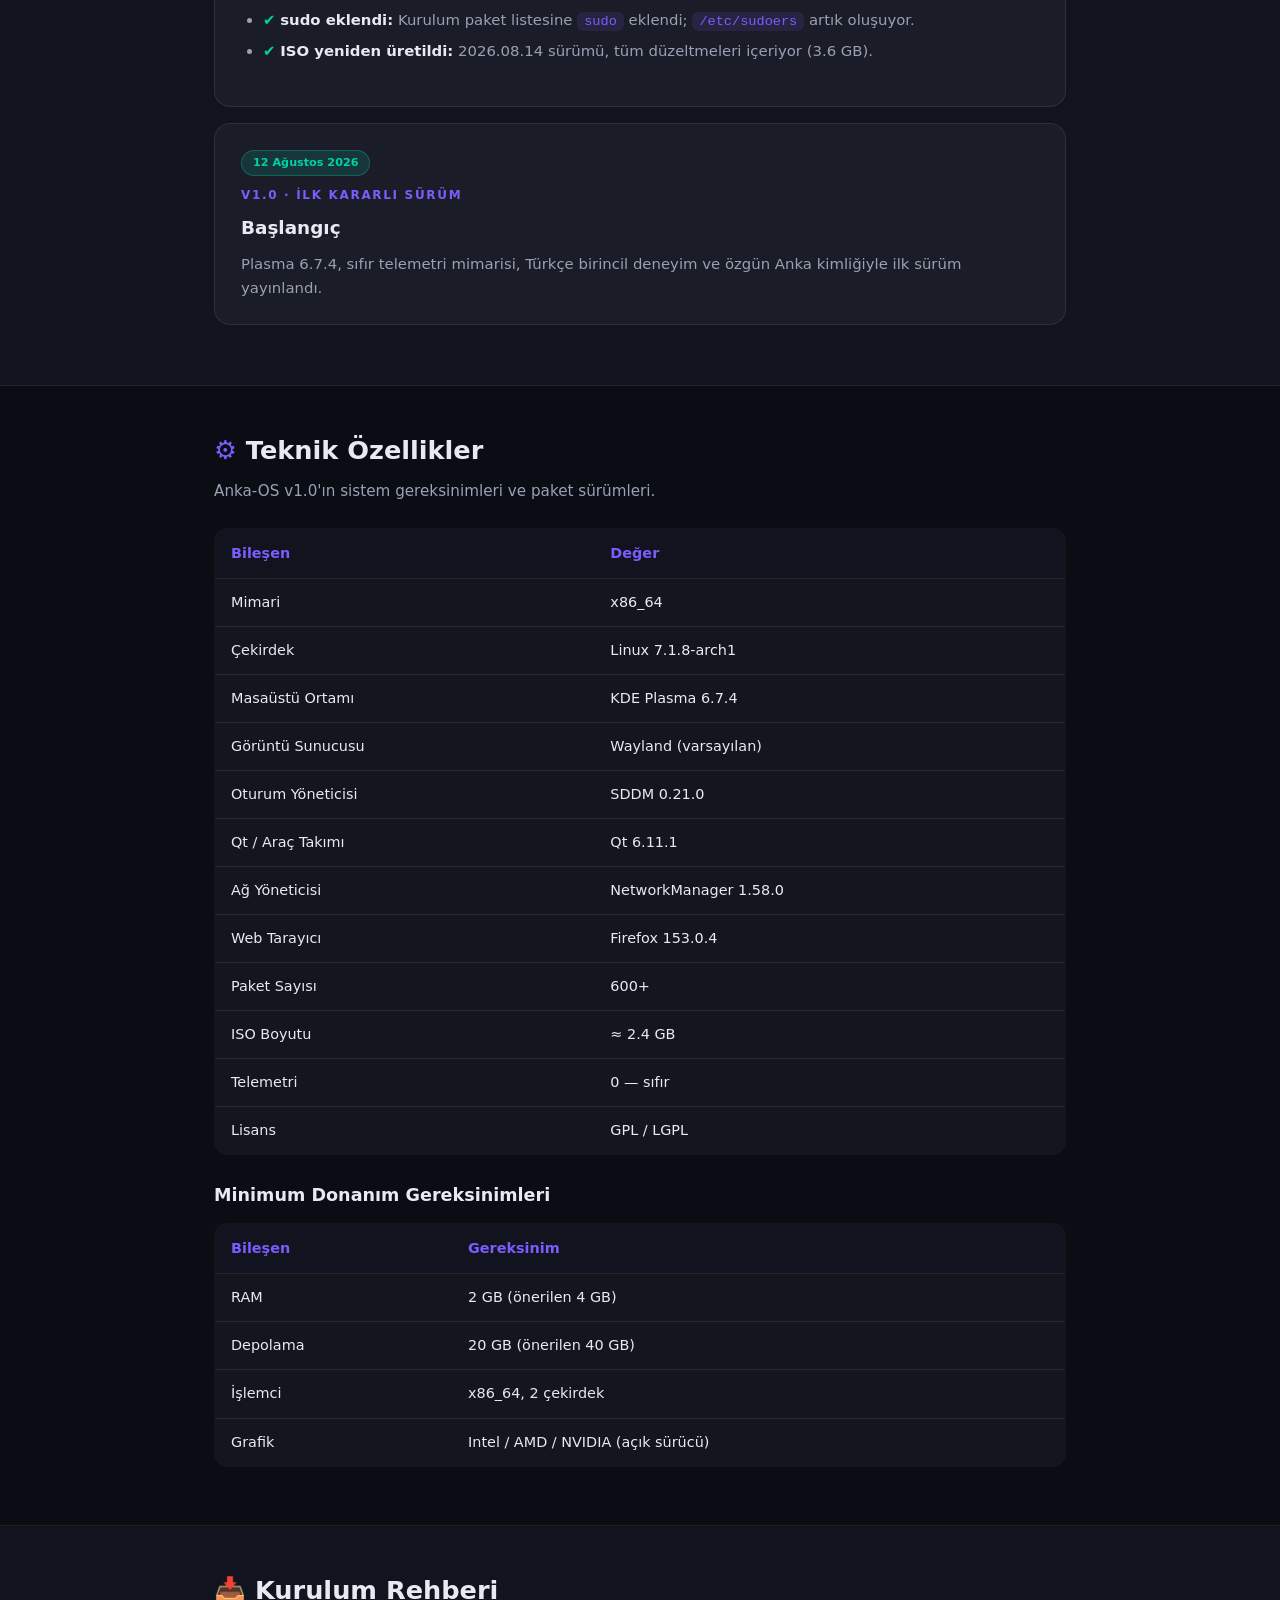
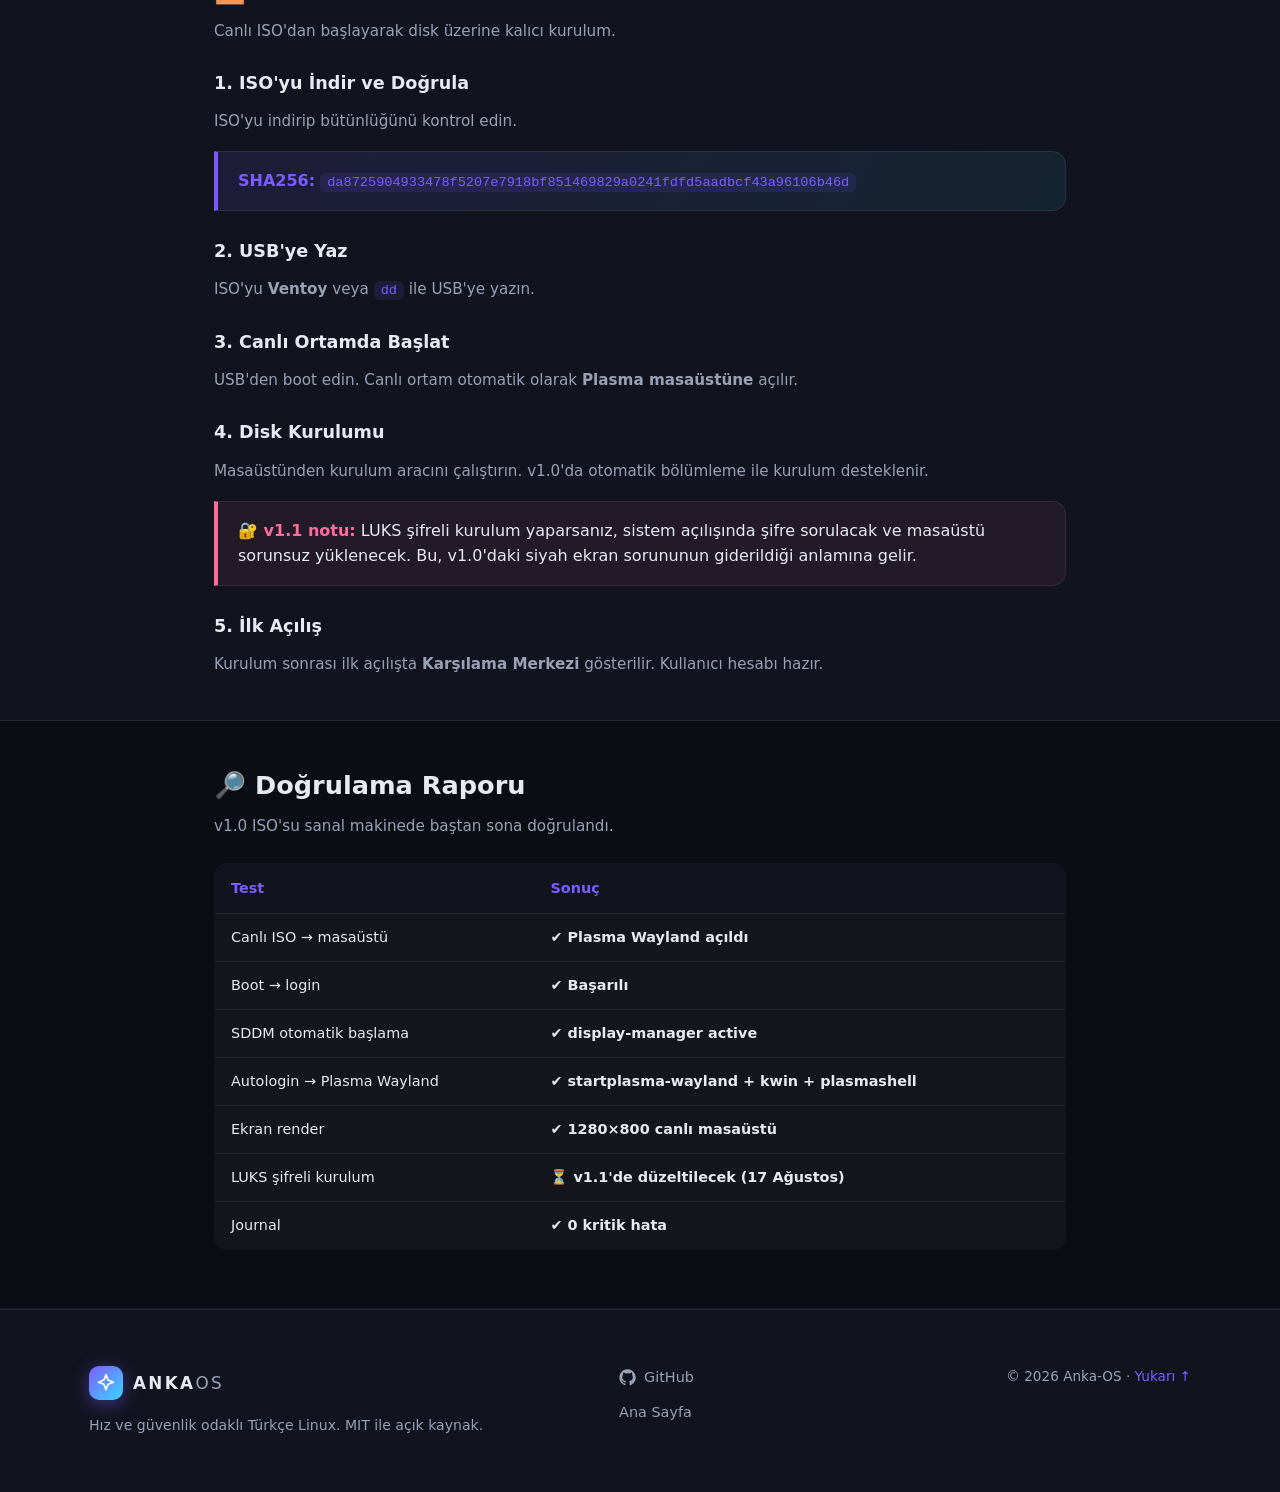
==== commit e9fd8c20: "Sürüm tutarlılığı düzeltildi: v1.0 yayında, v1.1 yaklaşıyor (17 Ağustos). İndirme v1.0 + Drive linki" ====
--- a/wiki.html
+++ b/wiki.html
@@ -4,7 +4,7 @@
   <meta charset="UTF-8">
   <meta name="viewport" content="width=device-width, initial-scale=1.0">
   <title>Wiki &amp; Güncellemeler — Anka-OS</title>
-  <meta name="description" content="Anka-OS Wiki — son güncellemeler, teknik özellikler, kurulum rehberi ve v1.1 yayın notları.">
+  <meta name="description" content="Anka-OS Wiki — son güncellemeler, teknik özellikler, kurulum rehberi ve yaklaşan v1.1 yayın notları.">
   <link rel="icon" href="assets/img/favicon.svg" type="image/svg+xml">
   <link rel="stylesheet" href="assets/css/style.css">
   <script defer src="assets/js/main.js"></script>
@@ -39,6 +39,7 @@
     .wtable td{padding:12px 16px;border-bottom:1px solid var(--card-border);color:var(--text)}
     .wtable tr:last-child td{border-bottom:none}
     .check{color:var(--success);font-weight:700}
+    .note{color:var(--accent);font-weight:700}
     .wiki-toc{background:var(--card);border:1px solid var(--card-border);border-radius:16px;padding:22px 28px;margin:10px 0 0}
     .wiki-toc h3{margin-top:0;font-size:1rem}
     .wiki-toc a{display:block;padding:7px 0;color:var(--muted);font-size:.9rem;text-decoration:none;border-bottom:1px dashed var(--card-border)}
@@ -153,7 +154,7 @@
   <section class="wiki-section" id="teknik">
     <div class="wiki-wrap">
       <h2><span class="o">⚙️</span> Teknik Özellikler</h2>
-      <p class="lead">Anka-OS v1.1'in sistem gereksinimleri ve paket sürümleri.</p>
+      <p class="lead">Anka-OS v1.0'ın sistem gereksinimleri ve paket sürümleri.</p>
       <table class="wtable">
         <tr><th>Bileşen</th><th>Değer</th></tr>
         <tr><td>Mimari</td><td>x86_64</td></tr>
@@ -164,8 +165,8 @@
         <tr><td>Qt / Araç Takımı</td><td>Qt 6.11.1</td></tr>
         <tr><td>Ağ Yöneticisi</td><td>NetworkManager 1.58.0</td></tr>
         <tr><td>Web Tarayıcı</td><td>Firefox 153.0.4</td></tr>
-        <tr><td>Paket Sayısı</td><td>1070</td></tr>
-        <tr><td>ISO Boyutu</td><td>≈ 3.6 GB</td></tr>
+        <tr><td>Paket Sayısı</td><td>600+</td></tr>
+        <tr><td>ISO Boyutu</td><td>≈ 2.4 GB</td></tr>
         <tr><td>Telemetri</td><td>0 — sıfır</td></tr>
         <tr><td>Lisans</td><td>GPL / LGPL</td></tr>
       </table>
@@ -195,12 +196,12 @@
       <h3>3. Canlı Ortamda Başlat</h3>
       <p>USB'den boot edin. Canlı ortam otomatik olarak <b>Plasma masaüstüne</b> açılır.</p>
       <h3>4. Disk Kurulumu</h3>
-      <p>Masaüstünden kurulum aracını çalıştırın. <b>v1.1'den itibaren LUKS şifreli kurulum da sorunsuz çalışır.</b></p>
+      <p>Masaüstünden kurulum aracını çalıştırın. v1.0'da otomatik bölümleme ile kurulum desteklenir.</p>
       <div class="wiki-note gold">
         <b>🔐 v1.1 notu:</b> LUKS şifreli kurulum yaparsanız, sistem açılışında şifre sorulacak ve masaüstü sorunsuz yüklenecek. Bu, v1.0'daki siyah ekran sorununun giderildiği anlamına gelir.
       </div>
       <h3>5. İlk Açılış</h3>
-      <p>Kurulum sonrası ilk açılışta <b>Karşılama Merkezi</b> gösterilir. Kullanıcı hesabı hazır ve sudo yetkileri aktif.</p>
+      <p>Kurulum sonrası ilk açılışta <b>Karşılama Merkezi</b> gösterilir. Kullanıcı hesabı hazır.</p>
     </div>
   </section>
 
@@ -208,7 +209,7 @@
   <section class="wiki-section" id="dogrulama">
     <div class="wiki-wrap">
       <h2><span class="o">🔎</span> Doğrulama Raporu</h2>
-      <p class="lead">v1.1 ISO'su sanal makinede baştan sona doğrulandı.</p>
+      <p class="lead">v1.0 ISO'su sanal makinede baştan sona doğrulandı.</p>
       <table class="wtable">
         <tr><th>Test</th><th>Sonuç</th></tr>
         <tr><td>Canlı ISO → masaüstü</td><td class="check">✔ Plasma Wayland açıldı</td></tr>
@@ -216,7 +217,7 @@
         <tr><td>SDDM otomatik başlama</td><td class="check">✔ display-manager active</td></tr>
         <tr><td>Autologin → Plasma Wayland</td><td class="check">✔ startplasma-wayland + kwin + plasmashell</td></tr>
         <tr><td>Ekran render</td><td class="check">✔ 1280×800 canlı masaüstü</td></tr>
-        <tr><td>LUKS şifreli kurulum</td><td class="check">✔ v1.1'de düzeltildi</td></tr>
+        <tr><td>LUKS şifreli kurulum</td><td class="note">⏳ v1.1'de düzeltilecek (17 Ağustos)</td></tr>
         <tr><td>Journal</td><td class="check">✔ 0 kritik hata</td></tr>
       </table>
     </div>
--- a/assets/css/style.css
+++ b/assets/css/style.css
@@ -36,9 +36,49 @@
 .container-narrow { max-width: 820px; }
 .grad {
   background: linear-gradient(120deg, var(--primary), var(--primary-2) 50%, var(--accent));
+  background-size: 200% 200%;
   -webkit-background-clip: text; background-clip: text;
   -webkit-text-fill-color: transparent; color: transparent;
-}
+  animation: gradFlow 6s ease-in-out infinite;
+}
+@keyframes gradFlow { 0%,100%{background-position:0% 50%} 50%{background-position:100% 50%} }
+
+/* ---------- SCROLL PROGRESS ---------- */
+.scroll-progress {
+  position: fixed; top: 0; left: 0; height: 3px; width: 0%; z-index: 200;
+  background: linear-gradient(90deg, var(--primary), var(--primary-2), var(--accent));
+  box-shadow: 0 0 12px rgba(124,92,255,.6);
+  transition: width .08s linear;
+}
+
+/* ---------- CURSOR GLOW ---------- */
+.cursor-glow {
+  position: fixed; width: 380px; height: 380px; border-radius: 50%; z-index: 1;
+  pointer-events: none; background: radial-gradient(circle, rgba(124,92,255,.16), rgba(58,214,255,.08) 40%, transparent 70%);
+  transform: translate(-50%,-50%); transition: opacity .3s;
+  opacity: 0; will-change: transform;
+}
+html.light .cursor-glow { opacity: 0; }
+@media (hover:hover) { .cursor-glow { opacity: 1; } }
+
+/* ---------- HERO ORBS & PHEONIX ---------- */
+.hero-orbs { position: absolute; inset: 0; z-index: 0; pointer-events: none; overflow: hidden; }
+.hero-orbs::before, .hero-orbs::after {
+  content: ""; position: absolute; border-radius: 50%; filter: blur(70px); opacity: .5;
+}
+.hero-orbs::before { width: 320px; height: 320px; left: 8%; top: 20%; background: rgba(124,92,255,.5); animation: orbFloat 14s ease-in-out infinite; }
+.hero-orbs::after { width: 260px; height: 260px; right: 6%; bottom: 12%; background: rgba(58,214,255,.45); animation: orbFloat 18s ease-in-out infinite reverse; }
+@keyframes orbFloat { 0%,100%{transform:translate(0,0) scale(1)} 50%{transform:translate(30px,-40px) scale(1.15)} }
+
+.hero-pheonix {
+  position: absolute; right: 8%; top: 18%; z-index: 0; pointer-events: none;
+  width: 120px; height: 120px; color: var(--primary); opacity: .85;
+  animation: pheonixFloat 7s ease-in-out infinite, glowPulse 5s ease-in-out infinite;
+  filter: drop-shadow(0 0 24px rgba(124,92,255,.6));
+}
+.hero-pheonix svg { width: 100%; height: 100%; }
+@keyframes pheonixFloat { 0%,100%{transform:translateY(0) rotate(-4deg)} 50%{transform:translateY(-26px) rotate(6deg)} }
+@keyframes glowPulse { 0%,100%{filter:drop-shadow(0 0 18px rgba(124,92,255,.5))} 50%{filter:drop-shadow(0 0 40px rgba(58,214,255,.85))} }
 
 /* ---------- NAV ---------- */
 .nav {
@@ -55,11 +95,18 @@
   background: linear-gradient(135deg, var(--primary), var(--primary-2));
   box-shadow: 0 4px 18px rgba(124,92,255,.45);
 }
-.brand-badge svg { width: 20px; height: 20px; }
+.brand-badge svg { width: 20px; height: 20px; transition: transform .6s cubic-bezier(.2,.8,.2,1); }
+.brand:hover .brand-badge svg { transform: rotate(120deg) scale(1.15); }
 .brand-text { font-weight: 800; letter-spacing: .14em; font-size: 1.05rem; }
 .brand-dim { color: var(--muted); font-weight: 500; }
 .nav-links { display: flex; gap: 26px; align-items: center; }
-.nav-links a { color: var(--muted); text-decoration: none; font-size: .92rem; font-weight: 500; transition: color .2s; }
+.nav-links a { color: var(--muted); text-decoration: none; font-size: .92rem; font-weight: 500; transition: color .2s; position: relative; padding: 4px 0; }
+.nav-links a::after {
+  content: ""; position: absolute; left: 0; bottom: 0; width: 100%; height: 2px;
+  background: linear-gradient(90deg, var(--primary), var(--primary-2));
+  transform: scaleX(0); transform-origin: left; transition: transform .3s ease; border-radius: 2px;
+}
+.nav-links a:hover::after { transform: scaleX(1); }
 .nav-links a:hover { color: var(--text); }
 .nav-actions { display: flex; align-items: center; gap: 12px; }
 
@@ -84,10 +131,15 @@
 .btn svg { width: 18px; height: 18px; }
 .btn-sm { padding: 9px 16px; font-size: .85rem; }
 .btn-lg { padding: 15px 30px; font-size: 1.02rem; border-radius: 14px; }
-.btn-primary { background: linear-gradient(120deg, var(--primary), var(--primary-2)); color: #fff; box-shadow: 0 8px 26px rgba(124,92,255,.4); }
-.btn-primary:hover { transform: translateY(-2px); box-shadow: 0 14px 34px rgba(124,92,255,.55); }
+.btn-primary { background: linear-gradient(120deg, var(--primary), var(--primary-2)); background-size: 180% 180%; color: #fff; box-shadow: 0 8px 26px rgba(124,92,255,.4); position: relative; overflow: hidden; }
+.btn-primary::after {
+  content: ""; position: absolute; inset: 0; background: linear-gradient(120deg, transparent 35%, rgba(255,255,255,.35) 50%, transparent 65%);
+  transform: translateX(-130%); transition: transform .6s ease;
+}
+.btn-primary:hover::after { transform: translateX(130%); }
+.btn-primary:hover { transform: translateY(-2px); background-position: 100% 0; box-shadow: 0 14px 34px rgba(124,92,255,.55); }
 .btn-ghost { background: var(--card); color: var(--text); border-color: var(--card-border); }
-.btn-ghost:hover { border-color: var(--primary); transform: translateY(-2px); }
+.btn-ghost:hover { border-color: var(--primary); transform: translateY(-2px); box-shadow: 0 0 0 1px rgba(124,92,255,.3); }
 
 .hamburger { display: none; flex-direction: column; gap: 5px; background: none; border: 0; cursor: pointer; padding: 6px; }
 .hamburger span { width: 22px; height: 2px; background: var(--text); border-radius: 2px; transition: .3s; }
@@ -118,7 +170,9 @@
 .shot-bar span:nth-child(1) { background: #ff5f57; }
 .shot-bar span:nth-child(2) { background: #febc2e; }
 .shot-bar span:nth-child(3) { background: #28c840; }
-.shot-frame img { display: block; width: 100%; height: auto; }
+.shot-frame img { display: block; width: 100%; height: auto; transition: transform .6s ease, filter .4s ease; }
+.shot:hover .shot-frame img { transform: scale(1.05); }
+.shot:hover .shot-frame { border-color: var(--primary); box-shadow: 0 0 0 1px rgba(124,92,255,.4), var(--shadow); }
 .shot figcaption { text-align: center; color: var(--muted); font-size: .9rem; margin-top: 14px; }
 
 /* ---------- TECH SPECS ---------- */
@@ -155,12 +209,21 @@
   to { transform: translate3d(3%, 3%, 0) scale(1.08); }
 }
 .hero-inner { position: relative; z-index: 1; }
+.an-1,.an-2,.an-3,.an-4,.an-5 { opacity: 0; animation: heroIn .8s cubic-bezier(.22,.61,.36,1) forwards; }
+.an-1 { animation-delay: .05s } .an-2 { animation-delay: .18s } .an-3 { animation-delay: .32s }
+.an-4 { animation-delay: .46s } .an-5 { animation-delay: .6s }
+@keyframes heroIn { from { opacity:0; transform: translateY(28px); filter: blur(6px); } to { opacity:1; transform:none; filter:blur(0); } }
 .hero-badges { display: flex; flex-wrap: wrap; gap: 10px; margin-bottom: 28px; }
 .badge {
   padding: 7px 14px; border-radius: 100px; font-size: .78rem; font-weight: 600; letter-spacing: .03em;
   background: var(--card); border: 1px solid var(--card-border); color: var(--muted);
 }
-.badge-glow { color: #fff; background: linear-gradient(120deg, var(--primary), var(--primary-2)); border: 0; box-shadow: 0 6px 20px rgba(124,92,255,.45); }
+.badge-glow { color: #fff; background: linear-gradient(120deg, var(--primary), var(--primary-2)); border: 0; box-shadow: 0 6px 20px rgba(124,92,255,.45); position: relative; overflow: hidden; }
+.badge-glow::after {
+  content: ""; position: absolute; inset: 0; background: linear-gradient(120deg, transparent 40%, rgba(255,255,255,.35) 50%, transparent 60%);
+  transform: translateX(-130%); animation: badgeShine 3.5s ease-in-out infinite;
+}
+@keyframes badgeShine { 0%{transform:translateX(-130%)} 45%{transform:translateX(130%)} 100%{transform:translateX(130%)} }
 .hero-title { font-size: clamp(2.4rem, 6vw, 4.2rem); line-height: 1.08; font-weight: 800; letter-spacing: -.02em; margin-bottom: 22px; }
 .hero-sub { font-size: clamp(1rem, 2vw, 1.2rem); color: var(--muted); max-width: 560px; margin-bottom: 34px; }
 .hero-actions { display: flex; gap: 14px; flex-wrap: wrap; margin-bottom: 60px; }
@@ -183,14 +246,27 @@
   padding: 30px 26px; border-radius: var(--radius);
   background: var(--card); border: 1px solid var(--card-border);
   transition: transform .25s ease, border-color .25s ease, box-shadow .25s ease;
-}
-.card:hover { transform: translateY(-6px); border-color: var(--primary); box-shadow: var(--shadow); }
+  position: relative; overflow: hidden; transform-style: preserve-3d;
+  will-change: transform;
+}
+.card::before {
+  content: ""; position: absolute; inset: 0; z-index: 1; pointer-events: none;
+  background: linear-gradient(120deg, transparent 30%, rgba(255,255,255,.12) 50%, transparent 70%);
+  transform: translateX(-120%); transition: transform .7s ease;
+}
+.card:hover::before { transform: translateX(120%); }
+.card .card-icon { transform: translateZ(24px); }
+.card h3 { transform: translateZ(16px); }
+.card p { transform: translateZ(10px); }
+.card:hover { transform: translateY(-6px) rotateX(3deg) rotateY(2deg); border-color: var(--primary); box-shadow: var(--shadow); }
 .card-icon {
   width: 52px; height: 52px; border-radius: 14px; margin-bottom: 20px;
   display: grid; place-items: center; color: #fff;
   background: linear-gradient(135deg, var(--ic), color-mix(in srgb, var(--ic) 40%, white));
 }
-.card-icon svg { width: 26px; height: 26px; }
+.card-icon svg { width: 26px; height: 26px; transition: transform .4s cubic-bezier(.2,.8,.2,1); }
+.card:hover .card-icon svg { animation: iconWiggle .5s ease; }
+@keyframes iconWiggle { 0%,100%{transform:rotate(0)} 30%{transform:rotate(-10deg) scale(1.15)} 60%{transform:rotate(8deg) scale(1.1)} }
 .card h3 { font-size: 1.15rem; margin-bottom: 8px; }
 .card p { color: var(--muted); font-size: .93rem; }
 
@@ -217,12 +293,15 @@
 
 /* ---------- STEPS ---------- */
 .steps { display: grid; grid-template-columns: repeat(auto-fit, minmax(280px, 1fr)); gap: 26px; }
-.step { position: relative; padding: 30px 26px; border-radius: var(--radius); background: var(--card); border: 1px solid var(--card-border); }
+.step { position: relative; padding: 30px 26px; border-radius: var(--radius); background: var(--card); border: 1px solid var(--card-border); transition: transform .25s ease, border-color .25s ease, box-shadow .25s ease; }
+.step:hover { transform: translateY(-5px); border-color: var(--primary); box-shadow: var(--shadow); }
 .step-num {
   width: 46px; height: 46px; border-radius: 14px; display: grid; place-items: center;
   font-weight: 800; font-size: 1.2rem; color: #fff; margin-bottom: 18px;
   background: linear-gradient(135deg, var(--primary), var(--primary-2));
-}
+  animation: stepPulse 2.6s ease-in-out infinite;
+}
+@keyframes stepPulse { 0%,100%{box-shadow:0 0 0 0 rgba(124,92,255,.4)} 50%{box-shadow:0 0 0 12px rgba(124,92,255,0)} }
 .step h3 { margin-bottom: 10px; }
 .step p { color: var(--muted); font-size: .93rem; margin-bottom: 14px; }
 .step pre { background: rgba(0,0,0,.35); padding: 12px 14px; border-radius: 10px; overflow-x: auto; }
@@ -237,9 +316,10 @@
 .faq details[open] { border-color: var(--primary); }
 .faq summary { cursor: pointer; font-weight: 600; font-size: 1.02rem; list-style: none; display: flex; justify-content: space-between; align-items: center; gap: 12px; }
 .faq summary::-webkit-details-marker { display: none; }
-.faq summary::after { content: "+"; font-size: 1.4rem; color: var(--primary); transition: transform .2s; }
-.faq details[open] summary::after { transform: rotate(45deg); }
-.faq p { color: var(--muted); margin-top: 12px; font-size: .95rem; }
+.faq summary::after { content: "+"; font-size: 1.4rem; color: var(--primary); transition: transform .3s cubic-bezier(.2,.8,.2,1); }
+.faq details[open] summary::after { transform: rotate(135deg) scale(1.2); color: var(--accent); }
+.faq p { color: var(--muted); margin-top: 12px; font-size: .95rem; animation: faqIn .4s ease; }
+@keyframes faqIn { from { opacity:0; transform: translateY(-6px); } to { opacity:1; transform:none; } }
 
 /* ---------- CTA ---------- */
 .cta-inner { text-align: center; padding: 80px 24px; }
@@ -261,14 +341,28 @@
   position: fixed; right: 22px; bottom: 22px; z-index: 90;
   width: 46px; height: 46px; border-radius: 14px; border: 1px solid var(--card-border);
   background: var(--card); color: var(--text); cursor: pointer; backdrop-filter: blur(10px);
-  display: grid; place-items: center; opacity: 0; pointer-events: none; transition: opacity .3s;
-}
-.back-to-top.visible { opacity: 1; pointer-events: auto; }
+  display: grid; place-items: center; opacity: 0; pointer-events: none; transition: opacity .3s, transform .3s;
+}
+.back-to-top.visible { opacity: 1; pointer-events: auto; animation: bttPop .4s ease; }
+.back-to-top:hover { border-color: var(--primary); color: var(--primary); transform: translateY(-3px); }
+@keyframes bttPop { from { transform: translateY(16px) scale(.8); opacity:0; } to { transform:none; opacity:1; } }
 .back-to-top svg { width: 20px; height: 20px; }
 
 /* reveal on scroll */
 .reveal { opacity: 0; transform: translateY(24px); transition: opacity .7s ease, transform .7s ease; }
 .reveal.in { opacity: 1; transform: none; }
+.reveal.fade-left { transform: translateX(-40px); }
+.reveal.fade-right { transform: translateX(40px); }
+.reveal.fade-scale { transform: scale(.92); }
+.reveal.fade-blur { filter: blur(8px); }
+.reveal.in { filter: none; }
+/* stagger child reveal for grids */
+.stagger > * { opacity: 0; transform: translateY(30px); transition: opacity .6s ease, transform .6s ease; }
+.stagger.in > * { opacity: 1; transform: none; }
+.stagger.in > *:nth-child(1){transition-delay:.05s} .stagger.in > *:nth-child(2){transition-delay:.12s}
+.stagger.in > *:nth-child(3){transition-delay:.19s} .stagger.in > *:nth-child(4){transition-delay:.26s}
+.stagger.in > *:nth-child(5){transition-delay:.33s} .stagger.in > *:nth-child(6){transition-delay:.4s}
+.stagger.in > *:nth-child(7){transition-delay:.47s} .stagger.in > *:nth-child(8){transition-delay:.54s}
 
 /* ---------- RESPONSIVE ---------- */
 @media (max-width: 900px) {
@@ -299,7 +393,8 @@
 .tl-item:last-child { padding-bottom: 0; }
 .tl-dot { position: absolute; left: -34px; top: 5px; width: 22px; height: 22px; border-radius: 50%; border: 3px solid var(--bg); box-shadow: 0 0 0 2px var(--primary); background: var(--primary); }
 .tl-dot.soon { box-shadow: 0 0 0 2px var(--muted); background: var(--muted); }
-.tl-dot.done { box-shadow: 0 0 0 2px var(--success); background: var(--success); }
+.tl-dot.done { box-shadow: 0 0 0 2px var(--success); background: var(--success); animation: dotPulse 2.4s ease-in-out infinite; }
+@keyframes dotPulse { 0%,100%{box-shadow:0 0 0 2px var(--success),0 0 0 0 rgba(0,209,167,.5)} 50%{box-shadow:0 0 0 2px var(--success),0 0 0 8px rgba(0,209,167,0)} }
 .tl-body { background: var(--card); border: 1px solid var(--card-border); border-radius: 16px; padding: 22px 26px; transition: border-color .2s, transform .25s; }
 .tl-body:hover { border-color: var(--primary); transform: translateY(-3px); }
 .tl-body h3 { font-size: 1.1rem; margin-bottom: 6px; }
@@ -316,8 +411,9 @@
 .cmp-row { display: flex; align-items: center; gap: 12px; font-size: .78rem; color: var(--muted); }
 .cmp-row span { min-width: 78px; }
 .bar { flex: 1; height: 9px; border-radius: 999px; background: var(--bg-alt); overflow: hidden; }
-.bar i { display: block; height: 100%; border-radius: 999px; background: linear-gradient(90deg, var(--primary), var(--primary-2)); }
-.bar.dim i { background: linear-gradient(90deg, #4a516b, #5a627f); opacity: .6; }
+.bar i { display: block; height: 100%; border-radius: 999px; background: linear-gradient(90deg, var(--primary), var(--primary-2)); transform: scaleX(0); transform-origin: left; transition: transform 1s cubic-bezier(.22,.61,.36,1); }
+.cmp-grid.in .bar i { transform: scaleX(1); }
+.bar.dim i { background: linear-gradient(90deg, #4a516b, #5a627f); opacity: .6; transition-delay: .25s; }
 
 /* ---------- CTA ACTIONS ---------- */
 .cta-actions { display: flex; gap: 14px; justify-content: center; flex-wrap: wrap; }
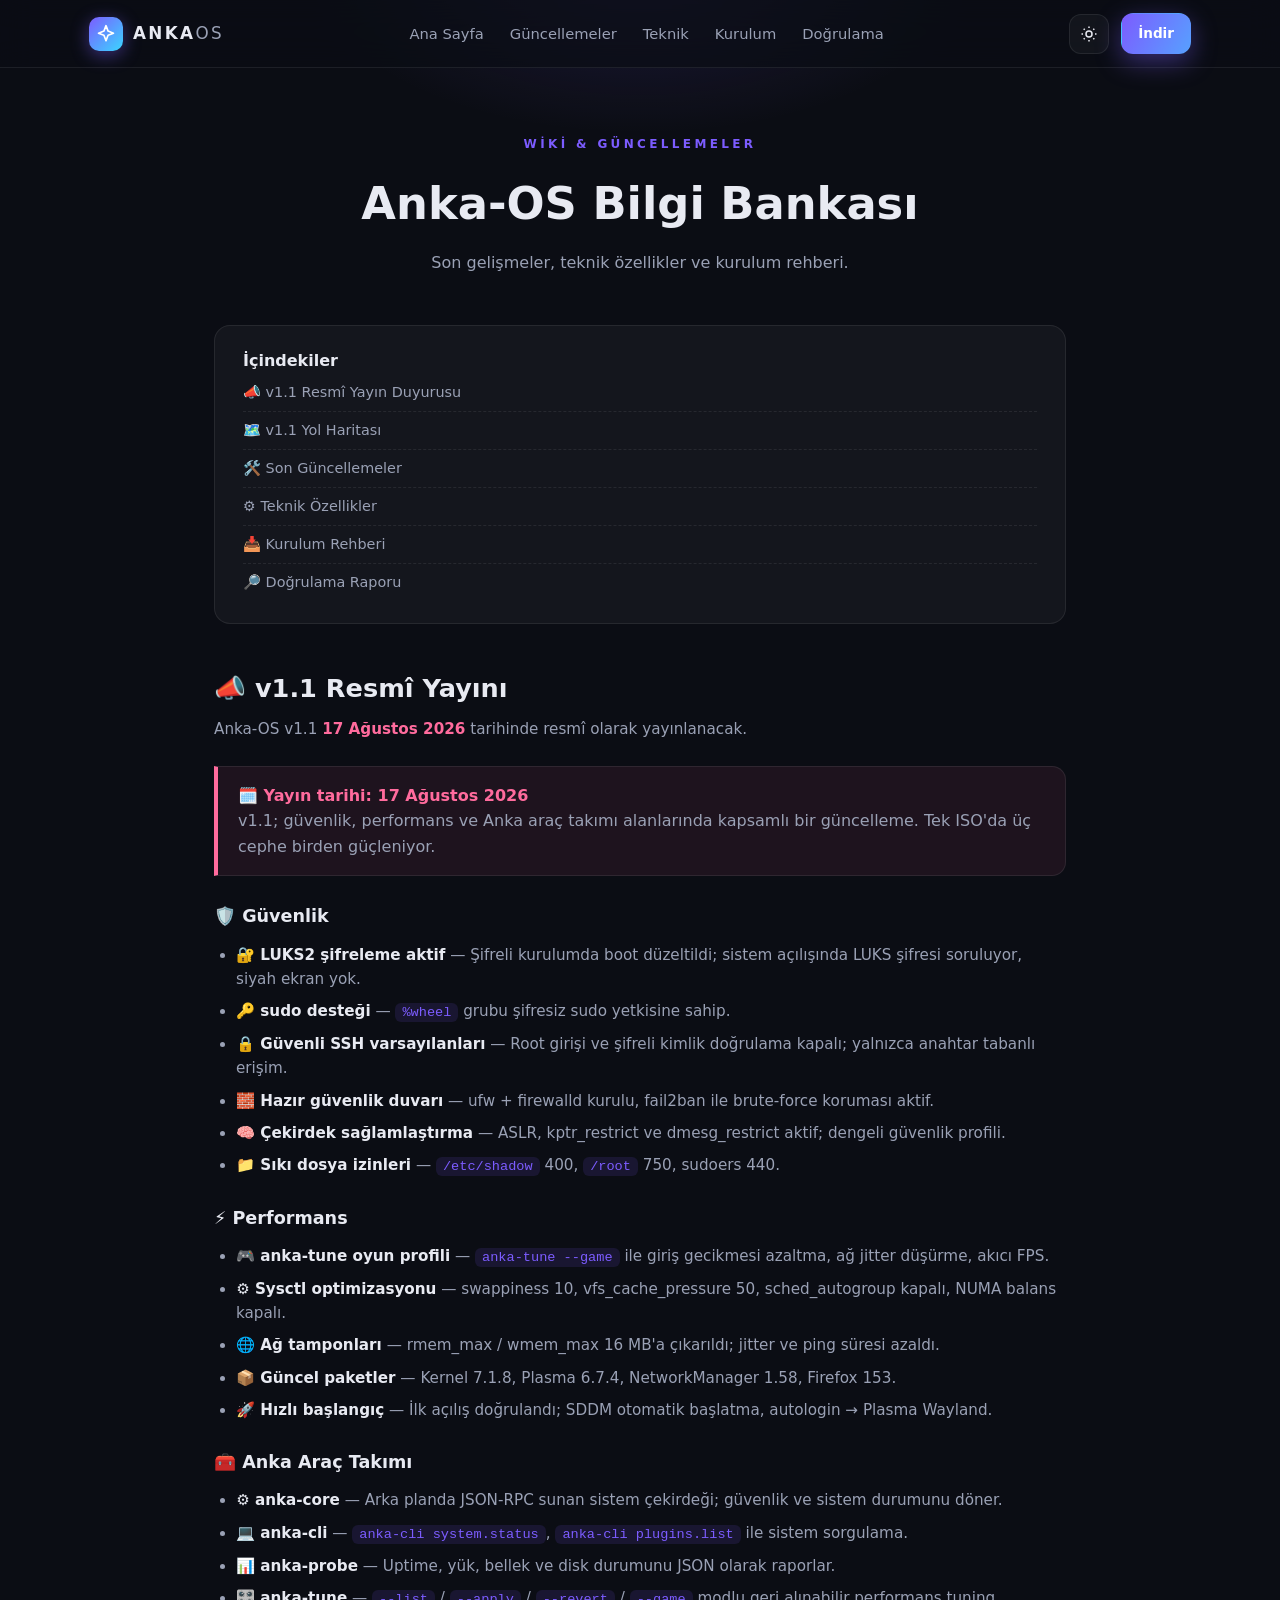
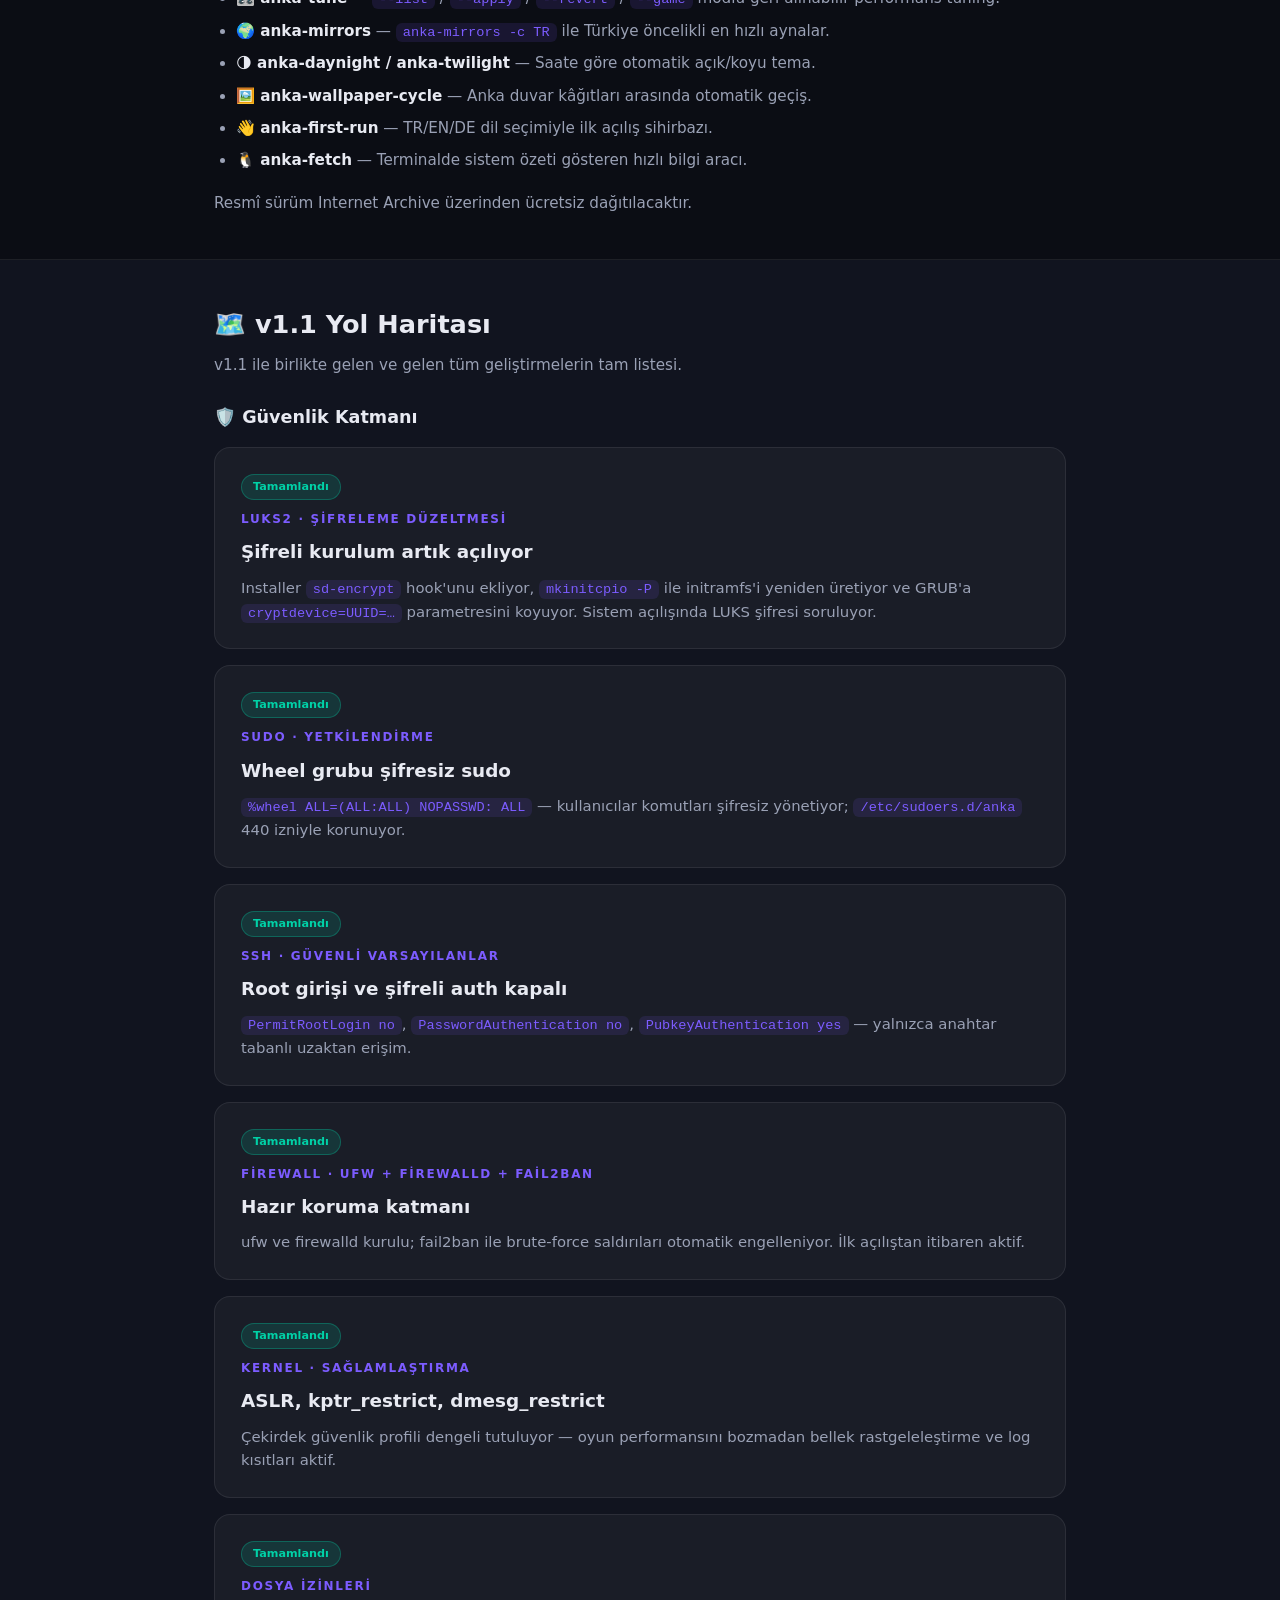
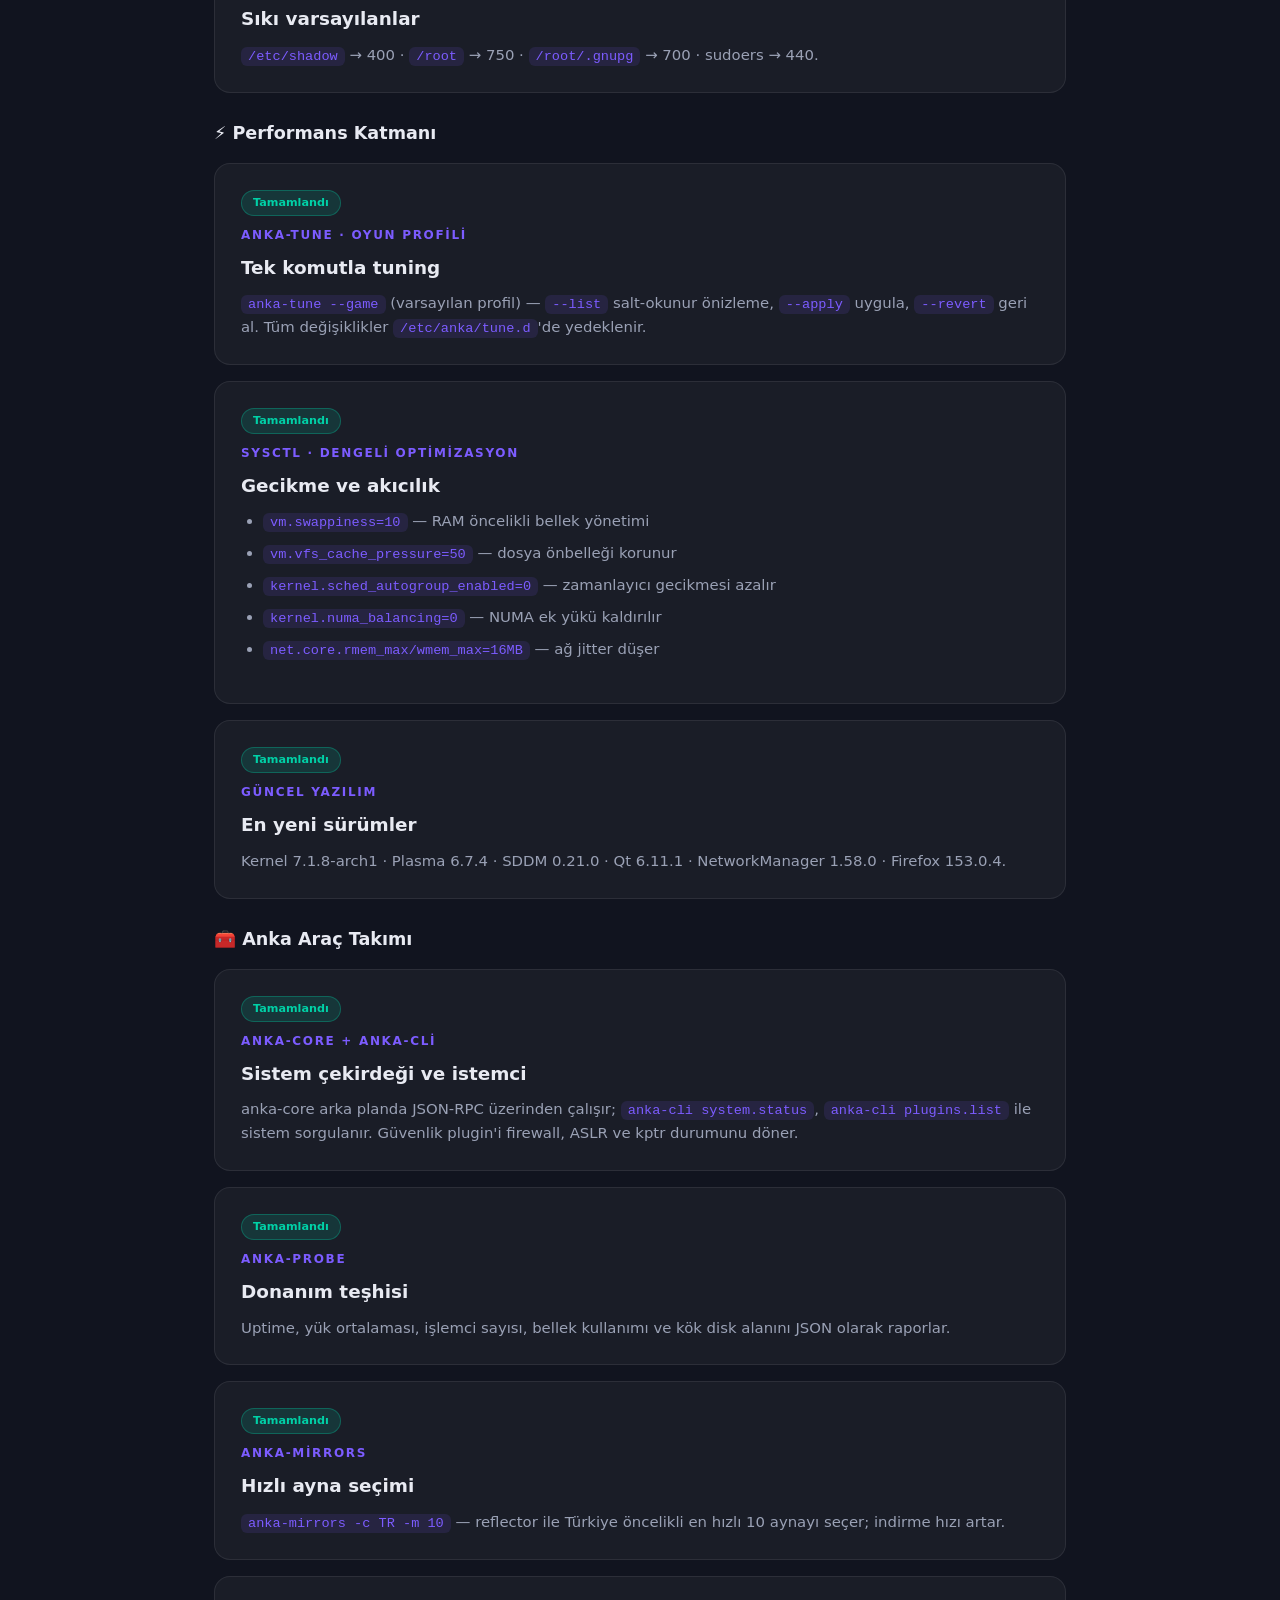
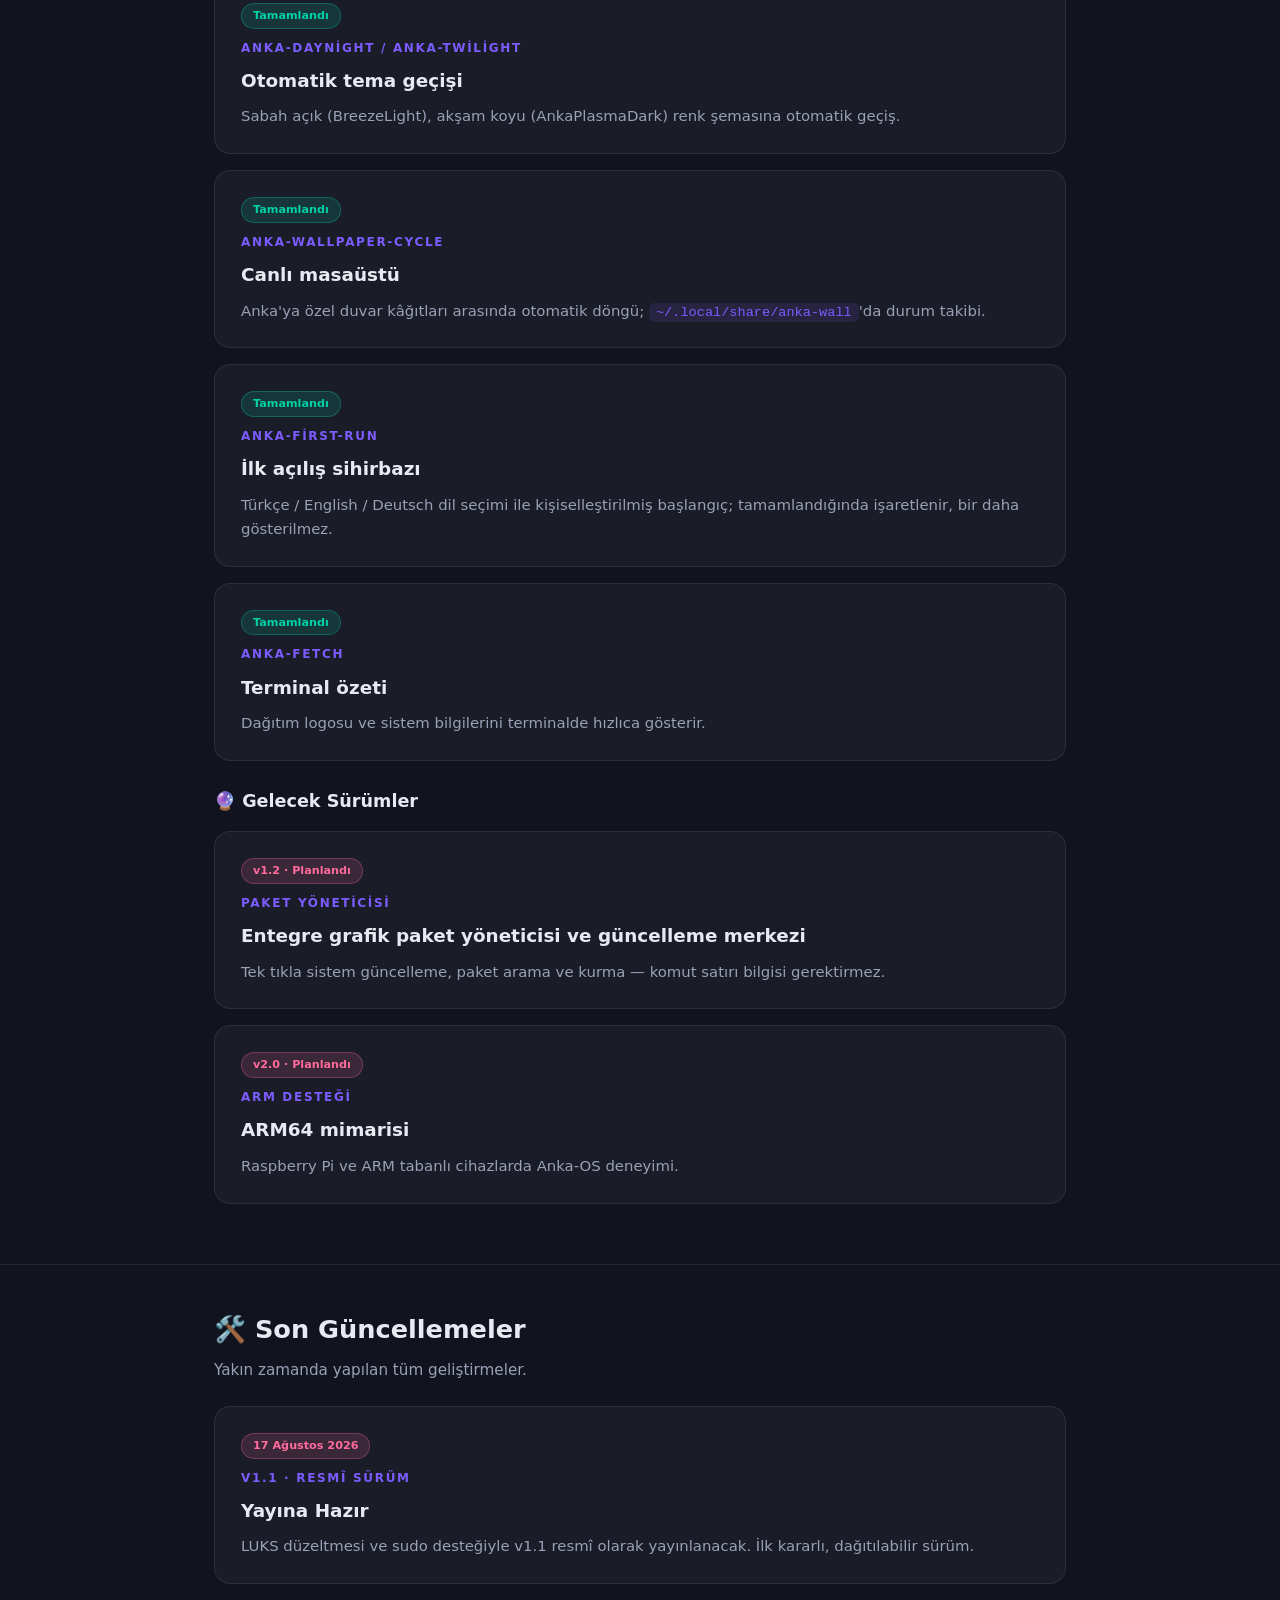
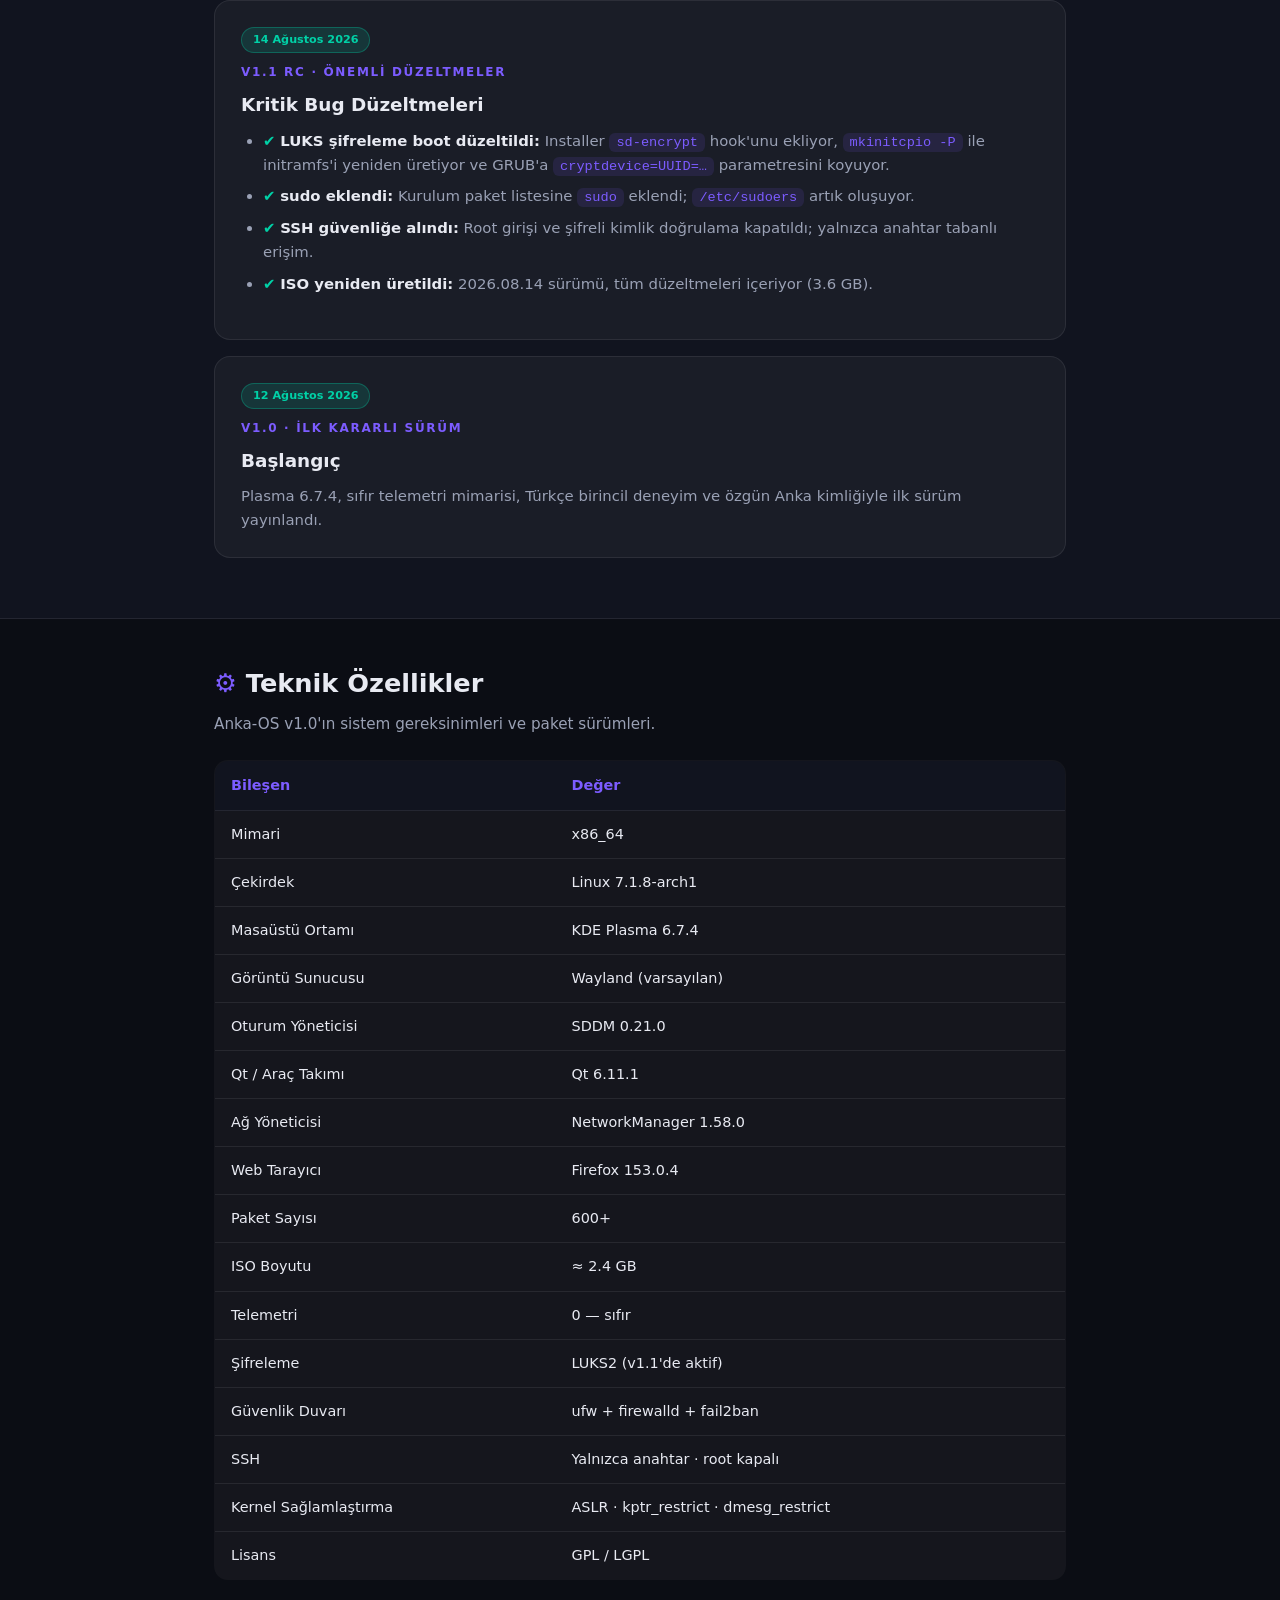
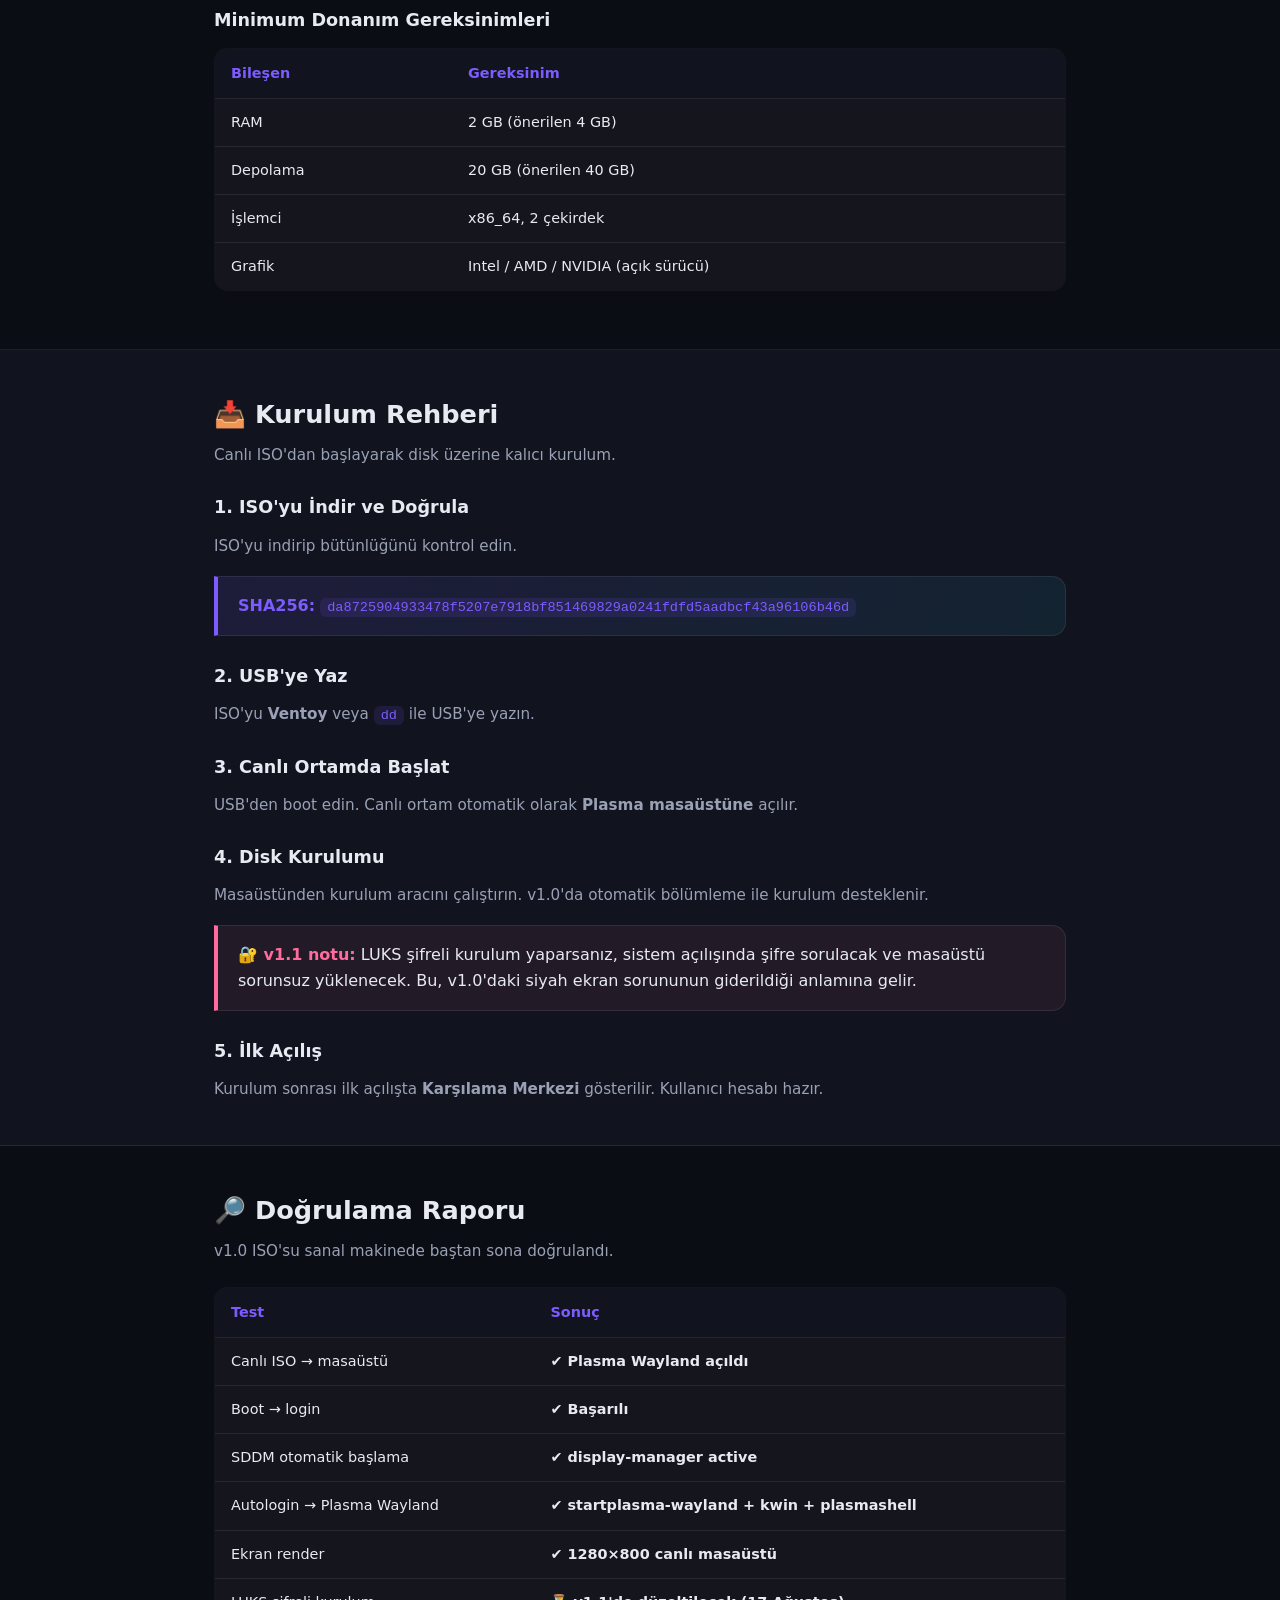
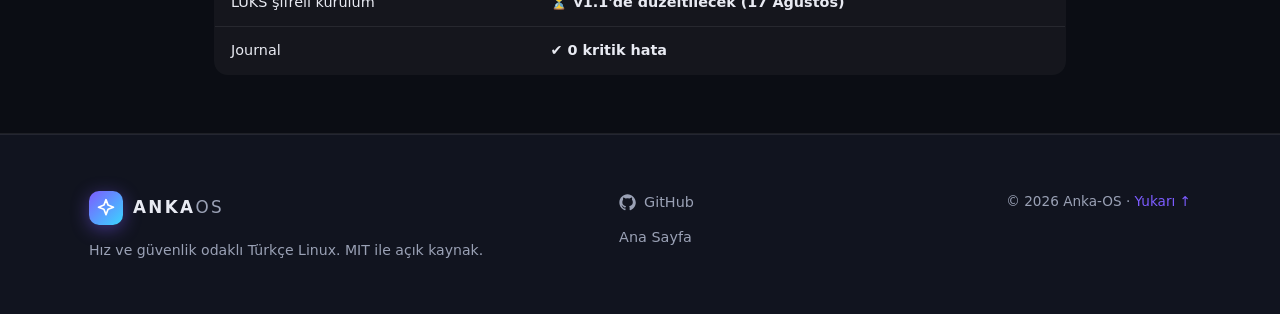
==== commit 0ee88762: "Site aşırı geliştirildi: v1.1 bölümü (güvenlik+performans+araçlar), Anka Araç Takımı bölümü (anka-co" ====
--- a/wiki.html
+++ b/wiki.html
@@ -90,6 +90,7 @@
     <div class="wiki-toc">
       <h3>İçindekiler</h3>
       <a href="#duyuru">📣 v1.1 Resmî Yayın Duyurusu</a>
+      <a href="#yolharitasi">🗺️ v1.1 Yol Haritası</a>
       <a href="#guncellemeler">🛠️ Son Güncellemeler</a>
       <a href="#teknik">⚙️ Teknik Özellikler</a>
       <a href="#kurulum">📥 Kurulum Rehberi</a>
@@ -104,16 +105,172 @@
       <p class="lead">Anka-OS v1.1 <b style="color:var(--accent)">17 Ağustos 2026</b> tarihinde resmî olarak yayınlanacak.</p>
       <div class="wiki-note gold">
         <b>🗓️ Yayın tarihi: 17 Ağustos 2026</b><br>
-        <span style="color:var(--muted)">v1.1, LUKS şifreleme kurulumunu düzelten ve sudo desteği ekleyen kritik güncellemelerle geliyor.</span>
-      </div>
-      <h3>v1.1'de Neler Değişti</h3>
+        <span style="color:var(--muted)">v1.1; güvenlik, performans ve Anka araç takımı alanlarında kapsamlı bir güncelleme. Tek ISO'da üç cephe birden güçleniyor.</span>
+      </div>
+
+      <h3>🛡️ Güvenlik</h3>
       <ul>
-        <li><b>🔐 LUKS şifreleme boot hatası düzeltildi</b> — Artık şifreli kurulumda sistem açılıyor, LUKS şifresi soruluyor.</li>
-        <li><b>🔑 sudo desteği eklendi</b> — Kullanıcılar artık <code>sudo</code> kullanabiliyor.</li>
+        <li><b>🔐 LUKS2 şifreleme aktif</b> — Şifreli kurulumda boot düzeltildi; sistem açılışında LUKS şifresi soruluyor, siyah ekran yok.</li>
+        <li><b>🔑 sudo desteği</b> — <code>%wheel</code> grubu şifresiz sudo yetkisine sahip.</li>
+        <li><b>🔒 Güvenli SSH varsayılanları</b> — Root girişi ve şifreli kimlik doğrulama kapalı; yalnızca anahtar tabanlı erişim.</li>
+        <li><b>🧱 Hazır güvenlik duvarı</b> — ufw + firewalld kurulu, fail2ban ile brute-force koruması aktif.</li>
+        <li><b>🧠 Çekirdek sağlamlaştırma</b> — ASLR, kptr_restrict ve dmesg_restrict aktif; dengeli güvenlik profili.</li>
+        <li><b>📁 Sıkı dosya izinleri</b> — <code>/etc/shadow</code> 400, <code>/root</code> 750, sudoers 440.</li>
+      </ul>
+
+      <h3>⚡ Performans</h3>
+      <ul>
+        <li><b>🎮 anka-tune oyun profili</b> — <code>anka-tune --game</code> ile giriş gecikmesi azaltma, ağ jitter düşürme, akıcı FPS.</li>
+        <li><b>⚙️ Sysctl optimizasyonu</b> — swappiness 10, vfs_cache_pressure 50, sched_autogroup kapalı, NUMA balans kapalı.</li>
+        <li><b>🌐 Ağ tamponları</b> — rmem_max / wmem_max 16 MB'a çıkarıldı; jitter ve ping süresi azaldı.</li>
         <li><b>📦 Güncel paketler</b> — Kernel 7.1.8, Plasma 6.7.4, NetworkManager 1.58, Firefox 153.</li>
-        <li><b>⚡ Gelişmiş kararlılık</b> — Kurulum sonrası ilk açılış doğrulanmış ve sorunsuz.</li>
+        <li><b>🚀 Hızlı başlangıç</b> — İlk açılış doğrulandı; SDDM otomatik başlatma, autologin → Plasma Wayland.</li>
       </ul>
+
+      <h3>🧰 Anka Araç Takımı</h3>
+      <ul>
+        <li><b>⚙️ anka-core</b> — Arka planda JSON-RPC sunan sistem çekirdeği; güvenlik ve sistem durumunu döner.</li>
+        <li><b>💻 anka-cli</b> — <code>anka-cli system.status</code>, <code>anka-cli plugins.list</code> ile sistem sorgulama.</li>
+        <li><b>📊 anka-probe</b> — Uptime, yük, bellek ve disk durumunu JSON olarak raporlar.</li>
+        <li><b>🎛️ anka-tune</b> — <code>--list</code> / <code>--apply</code> / <code>--revert</code> / <code>--game</code> modlu geri alınabilir performans tuning.</li>
+        <li><b>🌍 anka-mirrors</b> — <code>anka-mirrors -c TR</code> ile Türkiye öncelikli en hızlı aynalar.</li>
+        <li><b>🌗 anka-daynight / anka-twilight</b> — Saate göre otomatik açık/koyu tema.</li>
+        <li><b>🖼️ anka-wallpaper-cycle</b> — Anka duvar kâğıtları arasında otomatik geçiş.</li>
+        <li><b>👋 anka-first-run</b> — TR/EN/DE dil seçimiyle ilk açılış sihirbazı.</li>
+        <li><b>🐧 anka-fetch</b> — Terminalde sistem özeti gösteren hızlı bilgi aracı.</li>
+      </ul>
+
       <p style="color:var(--muted)">Resmî sürüm Internet Archive üzerinden ücretsiz dağıtılacaktır.</p>
+    </div>
+  </section>
+
+  <!-- V1.1 YOL HARİTASI -->
+  <section class="wiki-section section-alt" id="yolharitasi">
+    <div class="wiki-wrap">
+      <h2><span class="o">🗺️</span> v1.1 Yol Haritası</h2>
+      <p class="lead">v1.1 ile birlikte gelen ve gelen tüm geliştirmelerin tam listesi.</p>
+
+      <h3>🛡️ Güvenlik Katmanı</h3>
+      <div class="rel">
+        <span class="tag live">Tamamlandı</span>
+        <div class="rd">LUKS2 · Şifreleme Düzeltmesi</div>
+        <h4>Şifreli kurulum artık açılıyor</h4>
+        <p>Installer <code>sd-encrypt</code> hook'unu ekliyor, <code>mkinitcpio -P</code> ile initramfs'i yeniden üretiyor ve GRUB'a <code>cryptdevice=UUID=…</code> parametresini koyuyor. Sistem açılışında LUKS şifresi soruluyor.</p>
+      </div>
+      <div class="rel">
+        <span class="tag live">Tamamlandı</span>
+        <div class="rd">sudo · Yetkilendirme</div>
+        <h4>Wheel grubu şifresiz sudo</h4>
+        <p><code>%wheel ALL=(ALL:ALL) NOPASSWD: ALL</code> — kullanıcılar komutları şifresiz yönetiyor; <code>/etc/sudoers.d/anka</code> 440 izniyle korunuyor.</p>
+      </div>
+      <div class="rel">
+        <span class="tag live">Tamamlandı</span>
+        <div class="rd">SSH · Güvenli Varsayılanlar</div>
+        <h4>Root girişi ve şifreli auth kapalı</h4>
+        <p><code>PermitRootLogin no</code>, <code>PasswordAuthentication no</code>, <code>PubkeyAuthentication yes</code> — yalnızca anahtar tabanlı uzaktan erişim.</p>
+      </div>
+      <div class="rel">
+        <span class="tag live">Tamamlandı</span>
+        <div class="rd">Firewall · ufw + firewalld + fail2ban</div>
+        <h4>Hazır koruma katmanı</h4>
+        <p>ufw ve firewalld kurulu; fail2ban ile brute-force saldırıları otomatik engelleniyor. İlk açılıştan itibaren aktif.</p>
+      </div>
+      <div class="rel">
+        <span class="tag live">Tamamlandı</span>
+        <div class="rd">Kernel · Sağlamlaştırma</div>
+        <h4>ASLR, kptr_restrict, dmesg_restrict</h4>
+        <p>Çekirdek güvenlik profili dengeli tutuluyor — oyun performansını bozmadan bellek rastgeleleştirme ve log kısıtları aktif.</p>
+      </div>
+      <div class="rel">
+        <span class="tag live">Tamamlandı</span>
+        <div class="rd">Dosya İzinleri</div>
+        <h4>Sıkı varsayılanlar</h4>
+        <p><code>/etc/shadow</code> → 400 · <code>/root</code> → 750 · <code>/root/.gnupg</code> → 700 · sudoers → 440.</p>
+      </div>
+
+      <h3>⚡ Performans Katmanı</h3>
+      <div class="rel">
+        <span class="tag live">Tamamlandı</span>
+        <div class="rd">anka-tune · Oyun Profili</div>
+        <h4>Tek komutla tuning</h4>
+        <p><code>anka-tune --game</code> (varsayılan profil) — <code>--list</code> salt-okunur önizleme, <code>--apply</code> uygula, <code>--revert</code> geri al. Tüm değişiklikler <code>/etc/anka/tune.d</code>'de yedeklenir.</p>
+      </div>
+      <div class="rel">
+        <span class="tag live">Tamamlandı</span>
+        <div class="rd">Sysctl · Dengeli Optimizasyon</div>
+        <h4>Gecikme ve akıcılık</h4>
+        <ul>
+          <li><code>vm.swappiness=10</code> — RAM öncelikli bellek yönetimi</li>
+          <li><code>vm.vfs_cache_pressure=50</code> — dosya önbelleği korunur</li>
+          <li><code>kernel.sched_autogroup_enabled=0</code> — zamanlayıcı gecikmesi azalır</li>
+          <li><code>kernel.numa_balancing=0</code> — NUMA ek yükü kaldırılır</li>
+          <li><code>net.core.rmem_max/wmem_max=16MB</code> — ağ jitter düşer</li>
+        </ul>
+      </div>
+      <div class="rel">
+        <span class="tag live">Tamamlandı</span>
+        <div class="rd">Güncel Yazılım</div>
+        <h4>En yeni sürümler</h4>
+        <p>Kernel 7.1.8-arch1 · Plasma 6.7.4 · SDDM 0.21.0 · Qt 6.11.1 · NetworkManager 1.58.0 · Firefox 153.0.4.</p>
+      </div>
+
+      <h3>🧰 Anka Araç Takımı</h3>
+      <div class="rel">
+        <span class="tag live">Tamamlandı</span>
+        <div class="rd">anka-core + anka-cli</div>
+        <h4>Sistem çekirdeği ve istemci</h4>
+        <p>anka-core arka planda JSON-RPC üzerinden çalışır; <code>anka-cli system.status</code>, <code>anka-cli plugins.list</code> ile sistem sorgulanır. Güvenlik plugin'i firewall, ASLR ve kptr durumunu döner.</p>
+      </div>
+      <div class="rel">
+        <span class="tag live">Tamamlandı</span>
+        <div class="rd">anka-probe</div>
+        <h4>Donanım teşhisi</h4>
+        <p>Uptime, yük ortalaması, işlemci sayısı, bellek kullanımı ve kök disk alanını JSON olarak raporlar.</p>
+      </div>
+      <div class="rel">
+        <span class="tag live">Tamamlandı</span>
+        <div class="rd">anka-mirrors</div>
+        <h4>Hızlı ayna seçimi</h4>
+        <p><code>anka-mirrors -c TR -m 10</code> — reflector ile Türkiye öncelikli en hızlı 10 aynayı seçer; indirme hızı artar.</p>
+      </div>
+      <div class="rel">
+        <span class="tag live">Tamamlandı</span>
+        <div class="rd">anka-daynight / anka-twilight</div>
+        <h4>Otomatik tema geçişi</h4>
+        <p>Sabah açık (BreezeLight), akşam koyu (AnkaPlasmaDark) renk şemasına otomatik geçiş.</p>
+      </div>
+      <div class="rel">
+        <span class="tag live">Tamamlandı</span>
+        <div class="rd">anka-wallpaper-cycle</div>
+        <h4>Canlı masaüstü</h4>
+        <p>Anka'ya özel duvar kâğıtları arasında otomatik döngü; <code>~/.local/share/anka-wall</code>'da durum takibi.</p>
+      </div>
+      <div class="rel">
+        <span class="tag live">Tamamlandı</span>
+        <div class="rd">anka-first-run</div>
+        <h4>İlk açılış sihirbazı</h4>
+        <p>Türkçe / English / Deutsch dil seçimi ile kişiselleştirilmiş başlangıç; tamamlandığında işaretlenir, bir daha gösterilmez.</p>
+      </div>
+      <div class="rel">
+        <span class="tag live">Tamamlandı</span>
+        <div class="rd">anka-fetch</div>
+        <h4>Terminal özeti</h4>
+        <p>Dağıtım logosu ve sistem bilgilerini terminalde hızlıca gösterir.</p>
+      </div>
+
+      <h3>🔮 Gelecek Sürümler</h3>
+      <div class="rel">
+        <span class="tag soon">v1.2 · Planlandı</span>
+        <div class="rd">Paket Yöneticisi</div>
+        <h4>Entegre grafik paket yöneticisi ve güncelleme merkezi</h4>
+        <p>Tek tıkla sistem güncelleme, paket arama ve kurma — komut satırı bilgisi gerektirmez.</p>
+      </div>
+      <div class="rel">
+        <span class="tag soon">v2.0 · Planlandı</span>
+        <div class="rd">ARM Desteği</div>
+        <h4>ARM64 mimarisi</h4>
+        <p>Raspberry Pi ve ARM tabanlı cihazlarda Anka-OS deneyimi.</p>
+      </div>
     </div>
   </section>
 
@@ -137,6 +294,7 @@
         <ul>
           <li><span class="check">✔</span> <b>LUKS şifreleme boot düzeltildi:</b> Installer <code>sd-encrypt</code> hook'unu ekliyor, <code>mkinitcpio -P</code> ile initramfs'i yeniden üretiyor ve GRUB'a <code>cryptdevice=UUID=…</code> parametresini koyuyor.</li>
           <li><span class="check">✔</span> <b>sudo eklendi:</b> Kurulum paket listesine <code>sudo</code> eklendi; <code>/etc/sudoers</code> artık oluşuyor.</li>
+          <li><span class="check">✔</span> <b>SSH güvenliğe alındı:</b> Root girişi ve şifreli kimlik doğrulama kapatıldı; yalnızca anahtar tabanlı erişim.</li>
           <li><span class="check">✔</span> <b>ISO yeniden üretildi:</b> 2026.08.14 sürümü, tüm düzeltmeleri içeriyor (3.6 GB).</li>
         </ul>
       </div>
@@ -168,6 +326,10 @@
         <tr><td>Paket Sayısı</td><td>600+</td></tr>
         <tr><td>ISO Boyutu</td><td>≈ 2.4 GB</td></tr>
         <tr><td>Telemetri</td><td>0 — sıfır</td></tr>
+        <tr><td>Şifreleme</td><td>LUKS2 (v1.1'de aktif)</td></tr>
+        <tr><td>Güvenlik Duvarı</td><td>ufw + firewalld + fail2ban</td></tr>
+        <tr><td>SSH</td><td>Yalnızca anahtar · root kapalı</td></tr>
+        <tr><td>Kernel Sağlamlaştırma</td><td>ASLR · kptr_restrict · dmesg_restrict</td></tr>
         <tr><td>Lisans</td><td>GPL / LGPL</td></tr>
       </table>
       <h3>Minimum Donanım Gereksinimleri</h3>
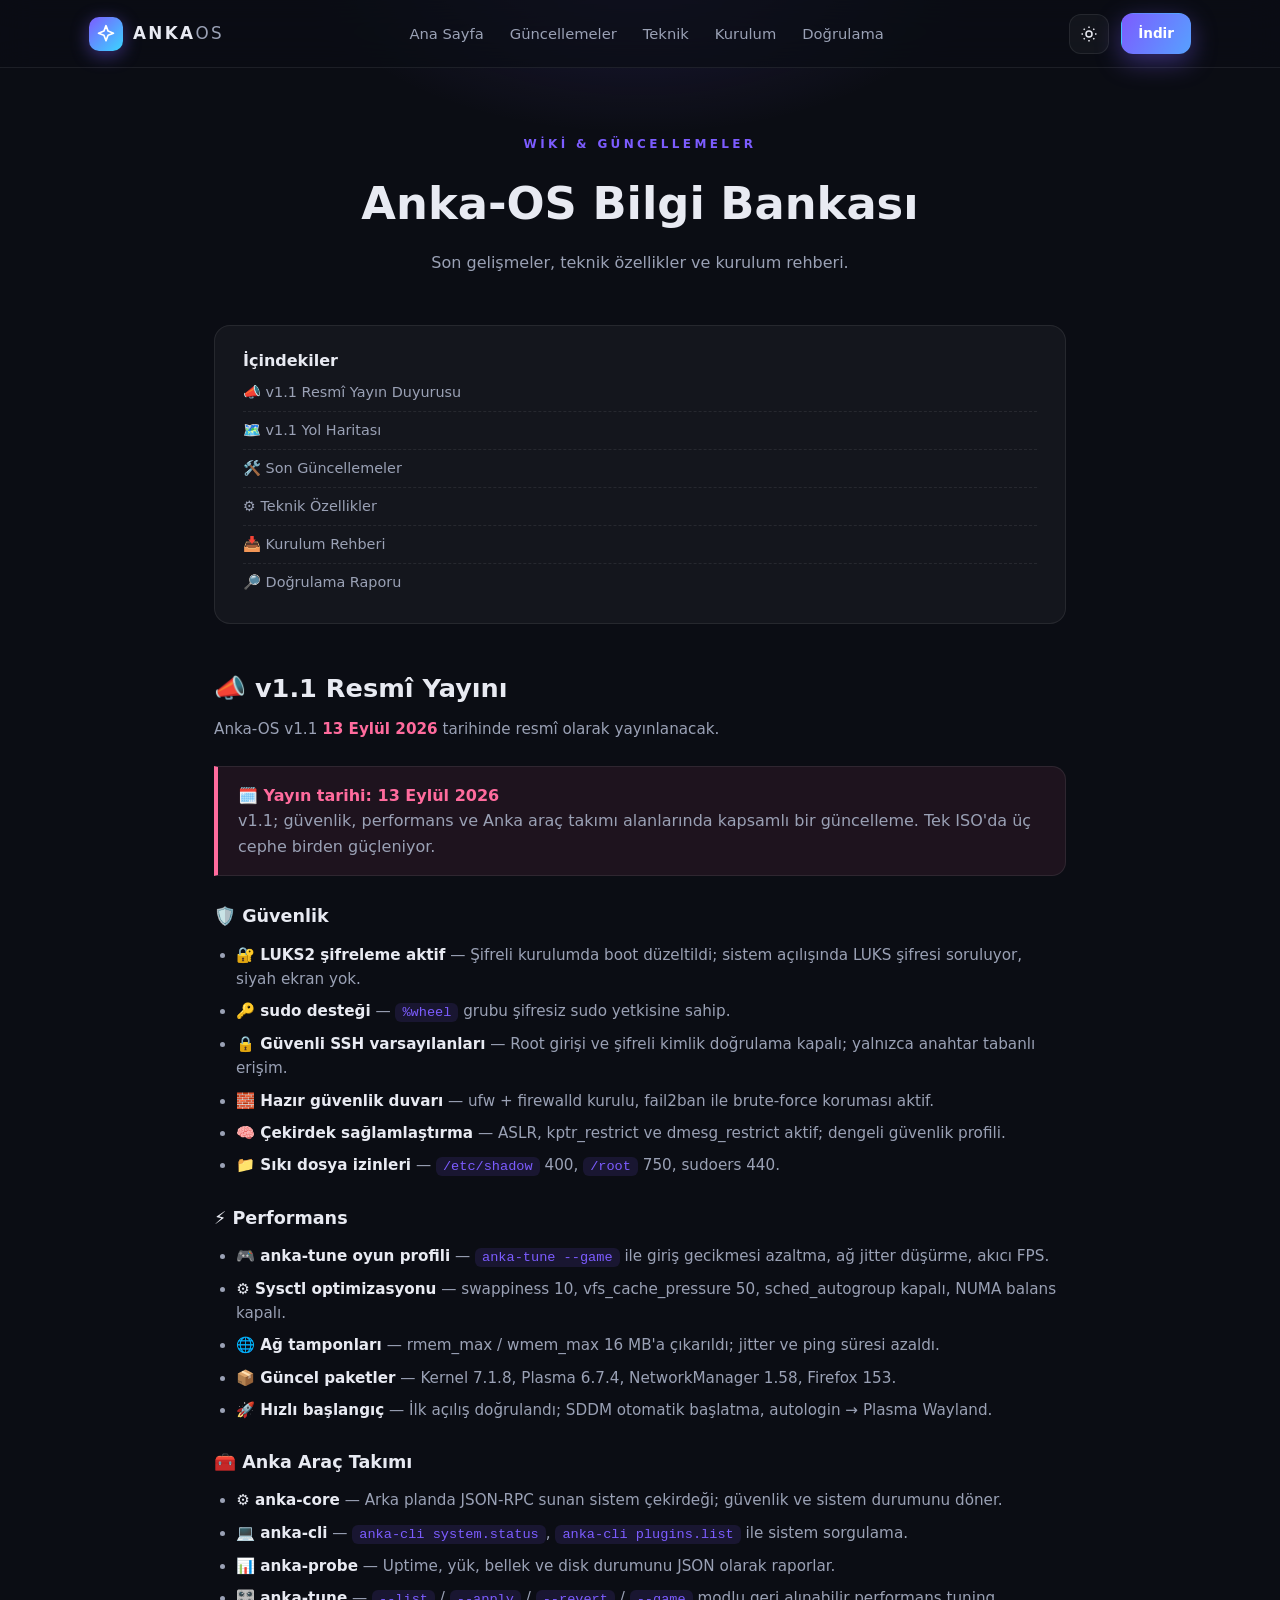
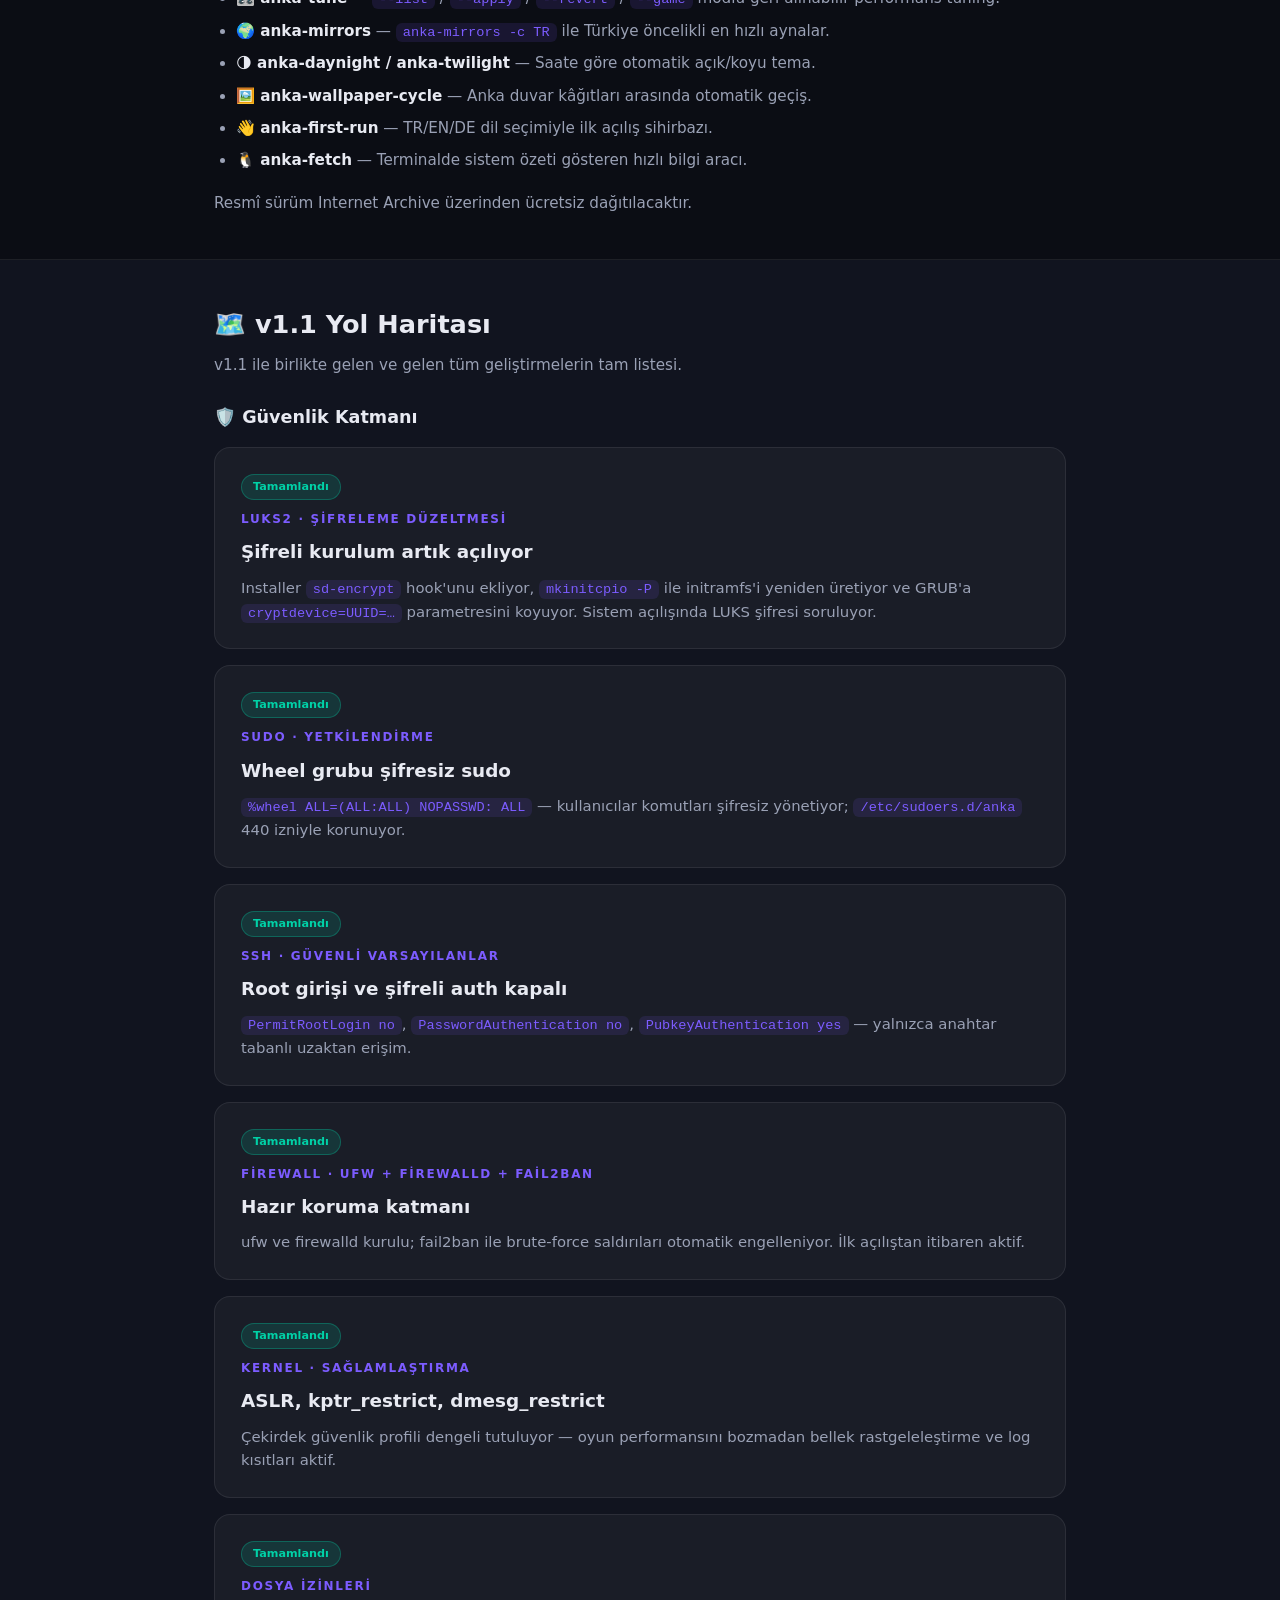
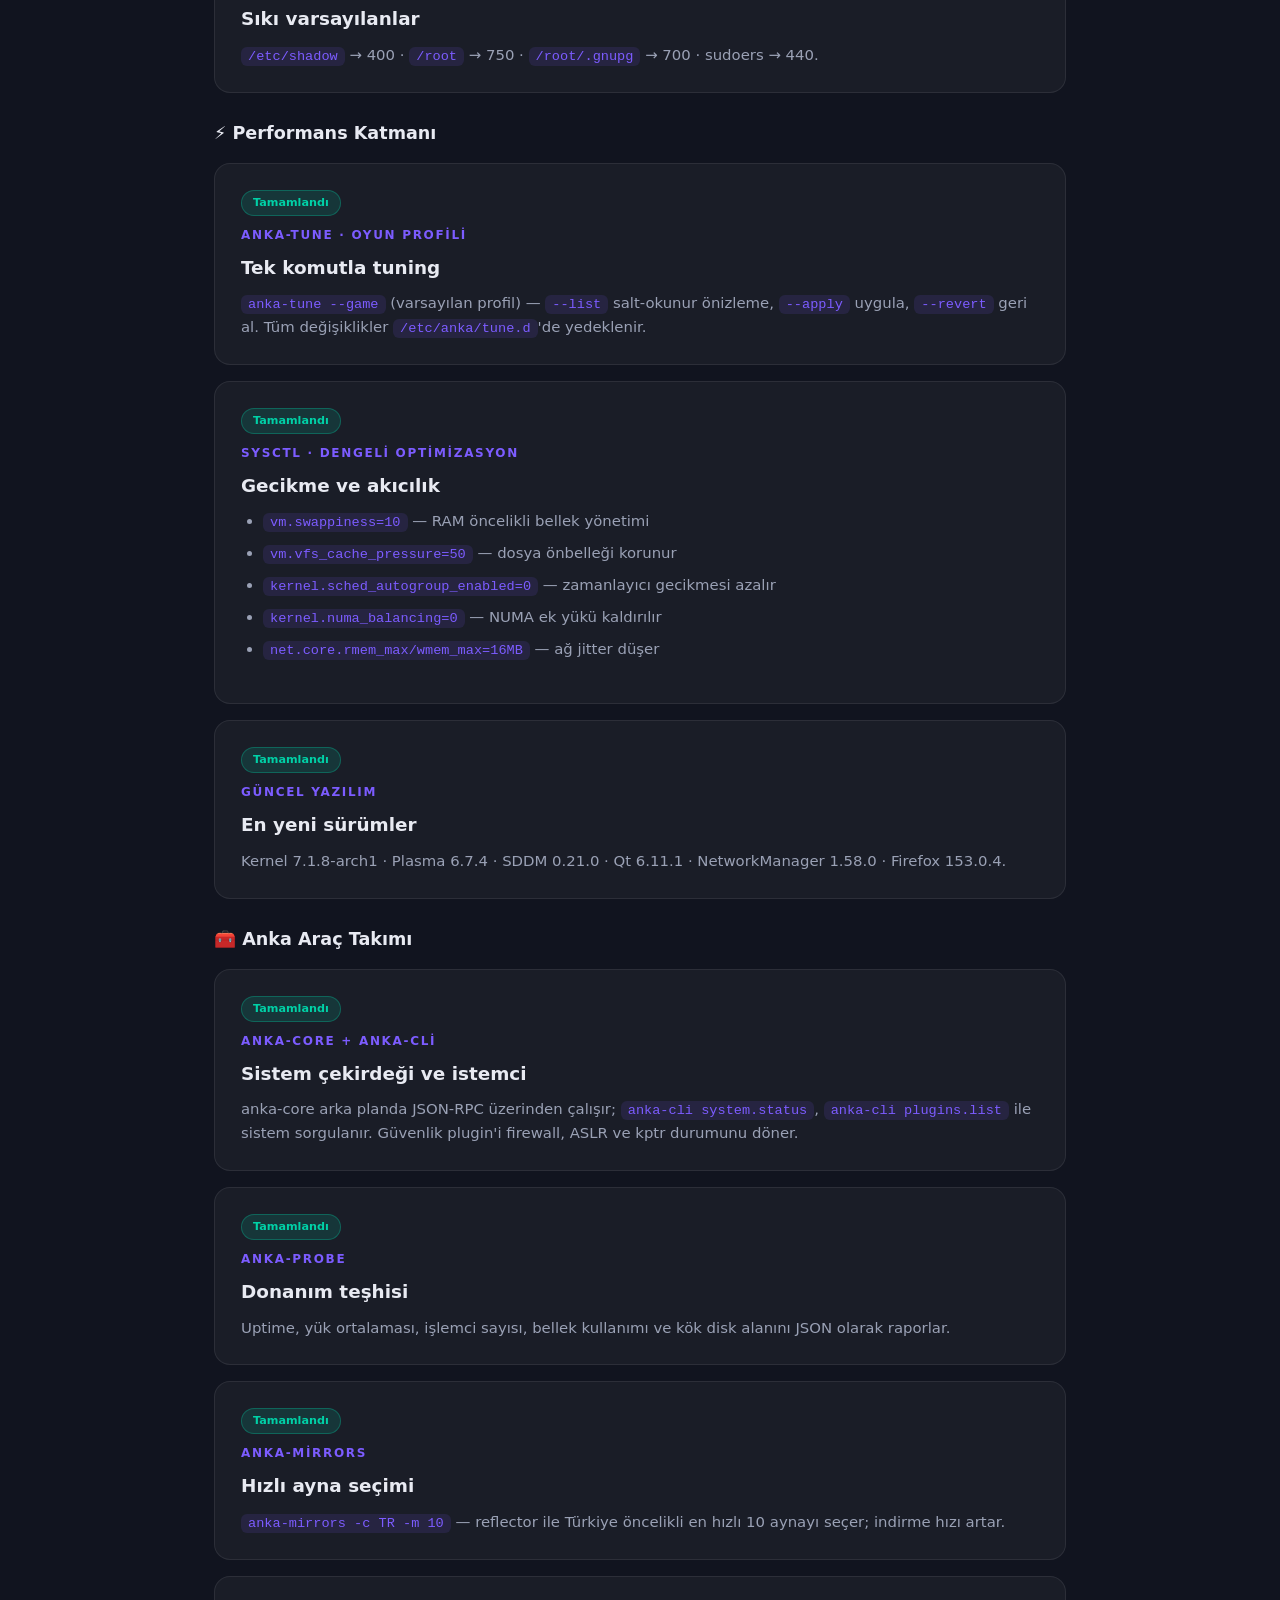
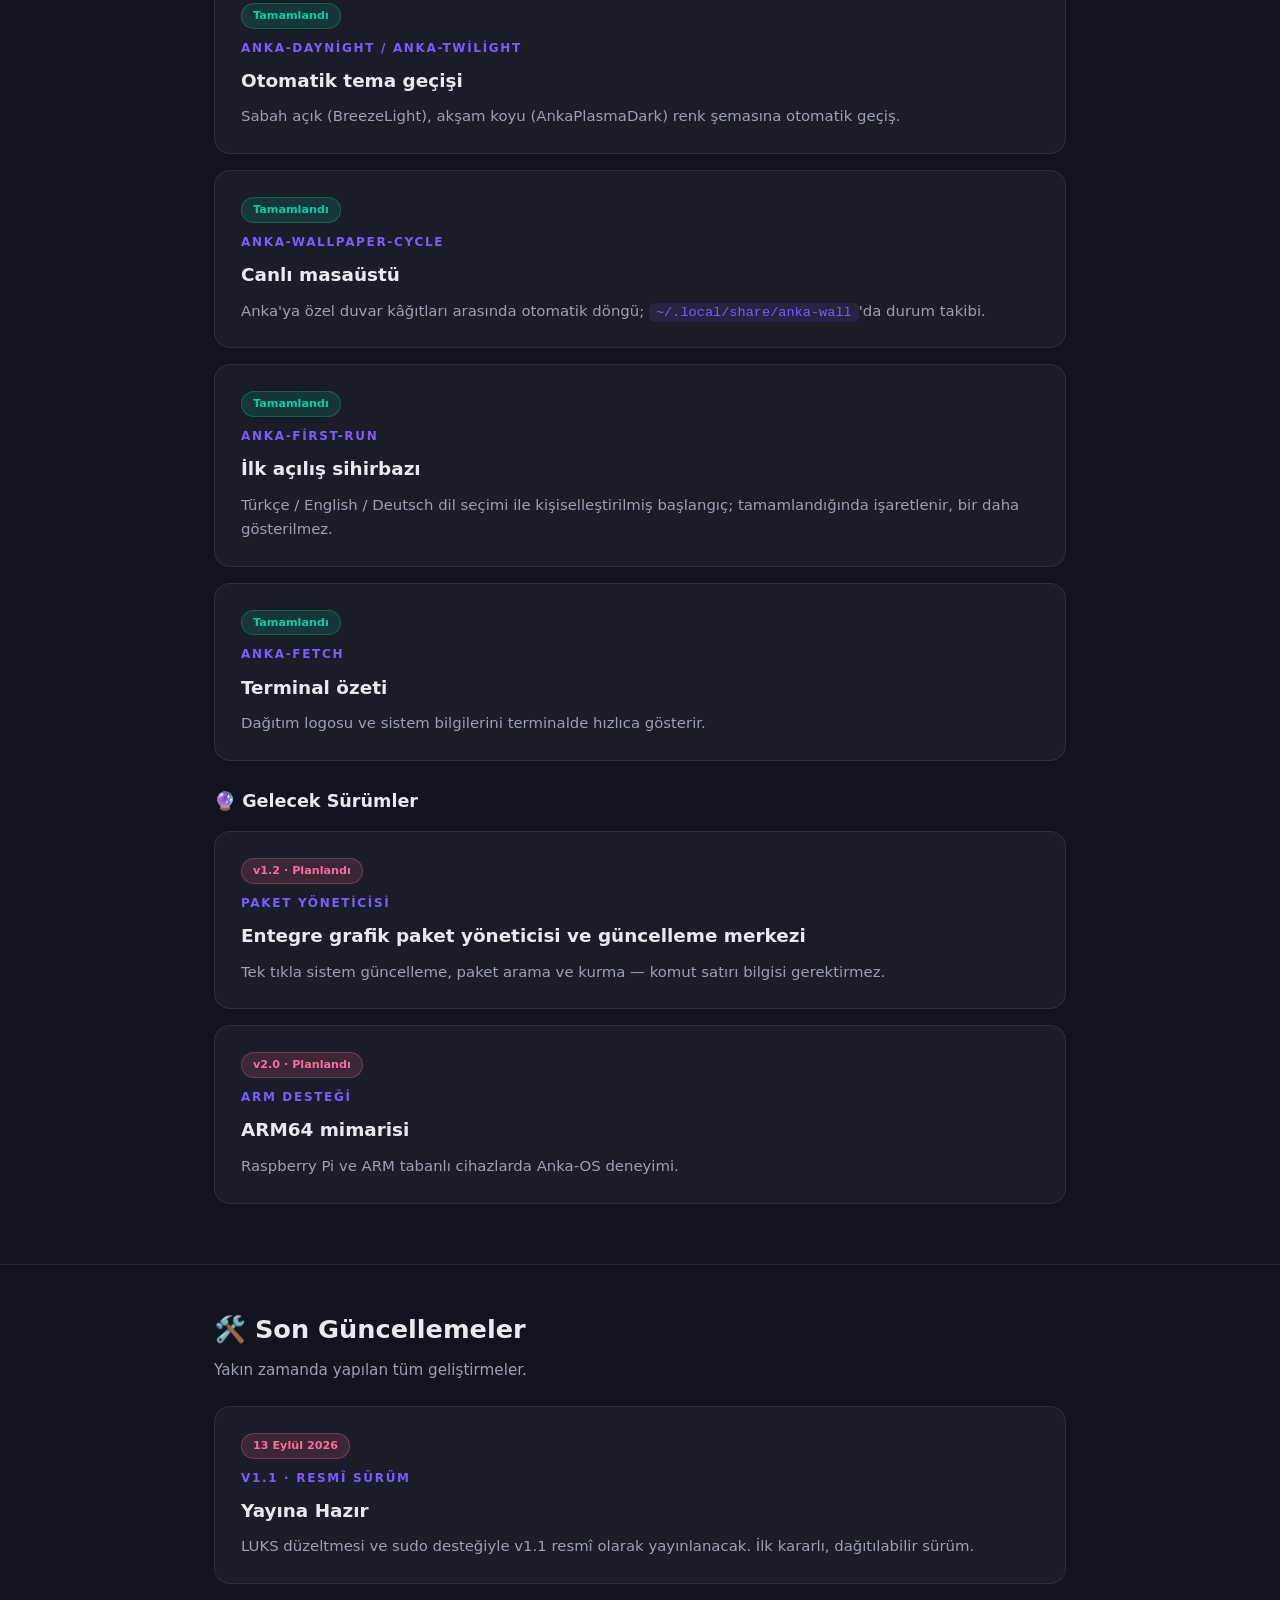
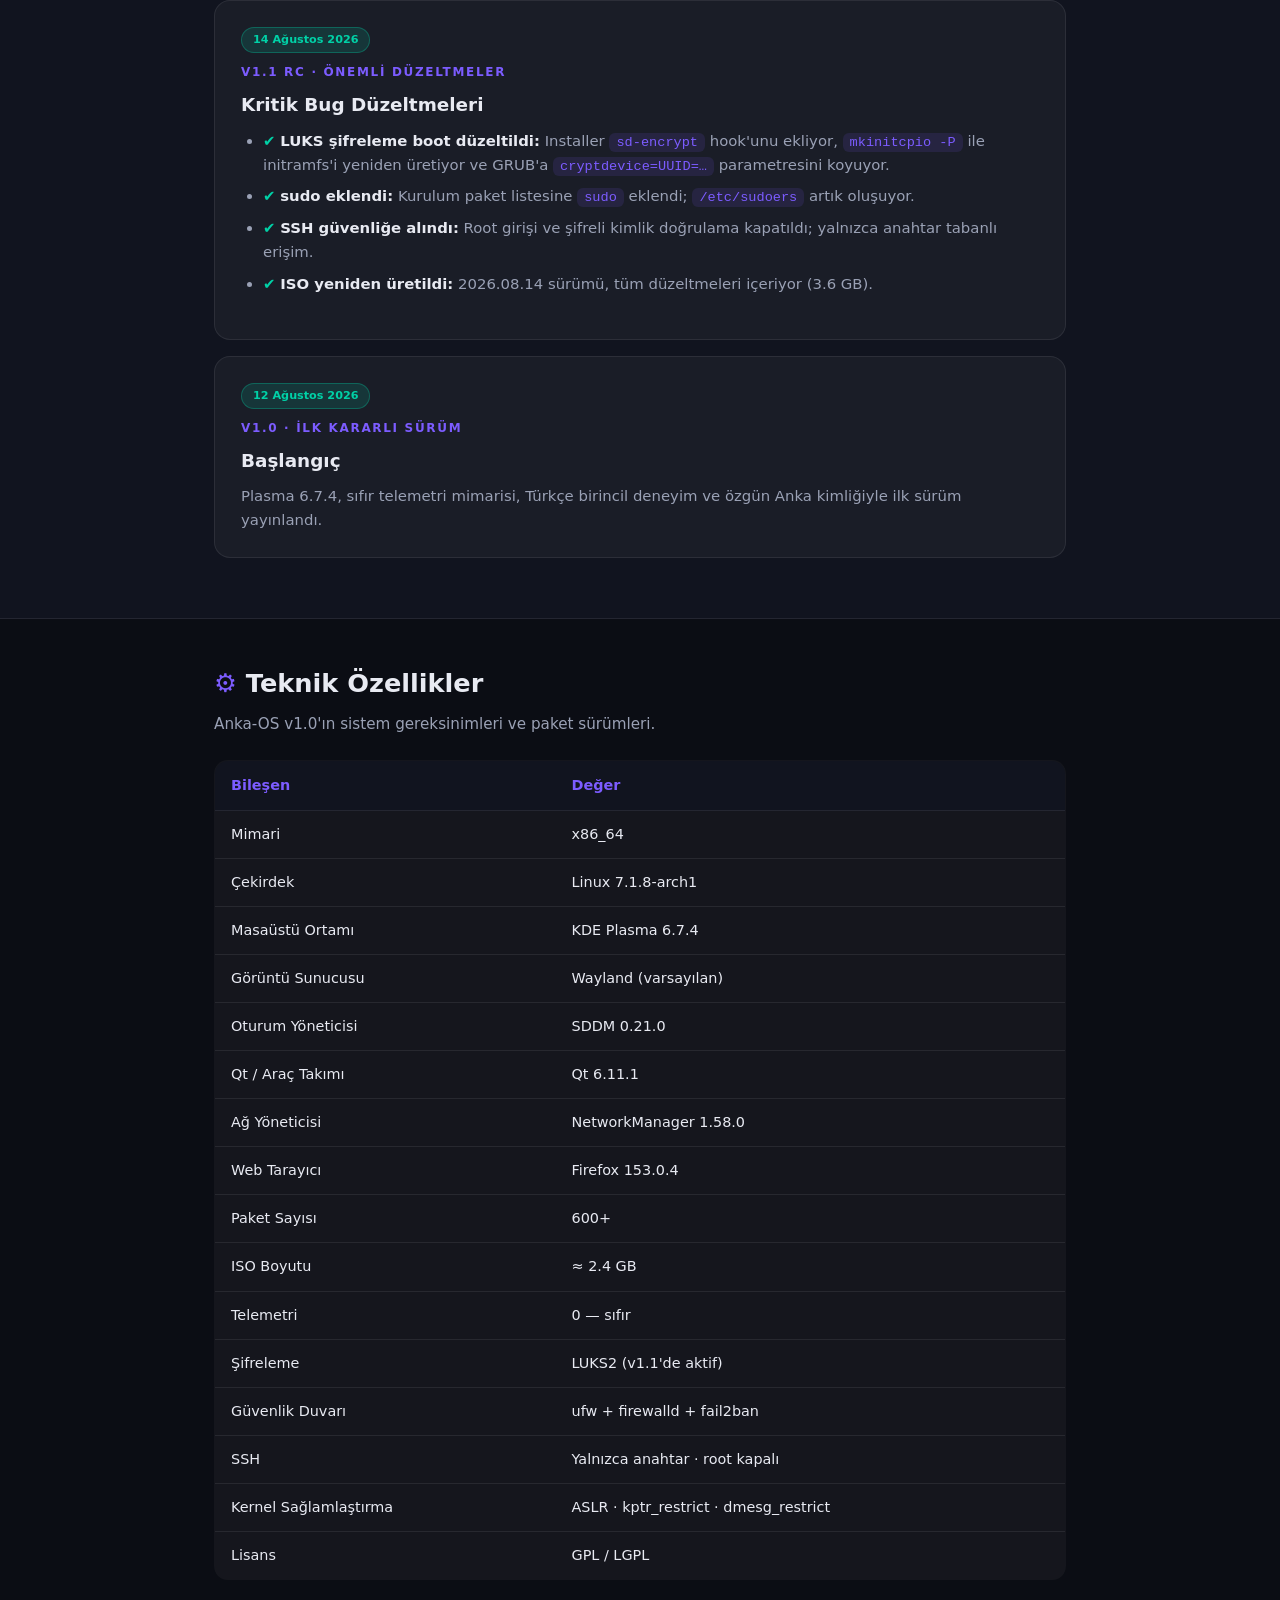
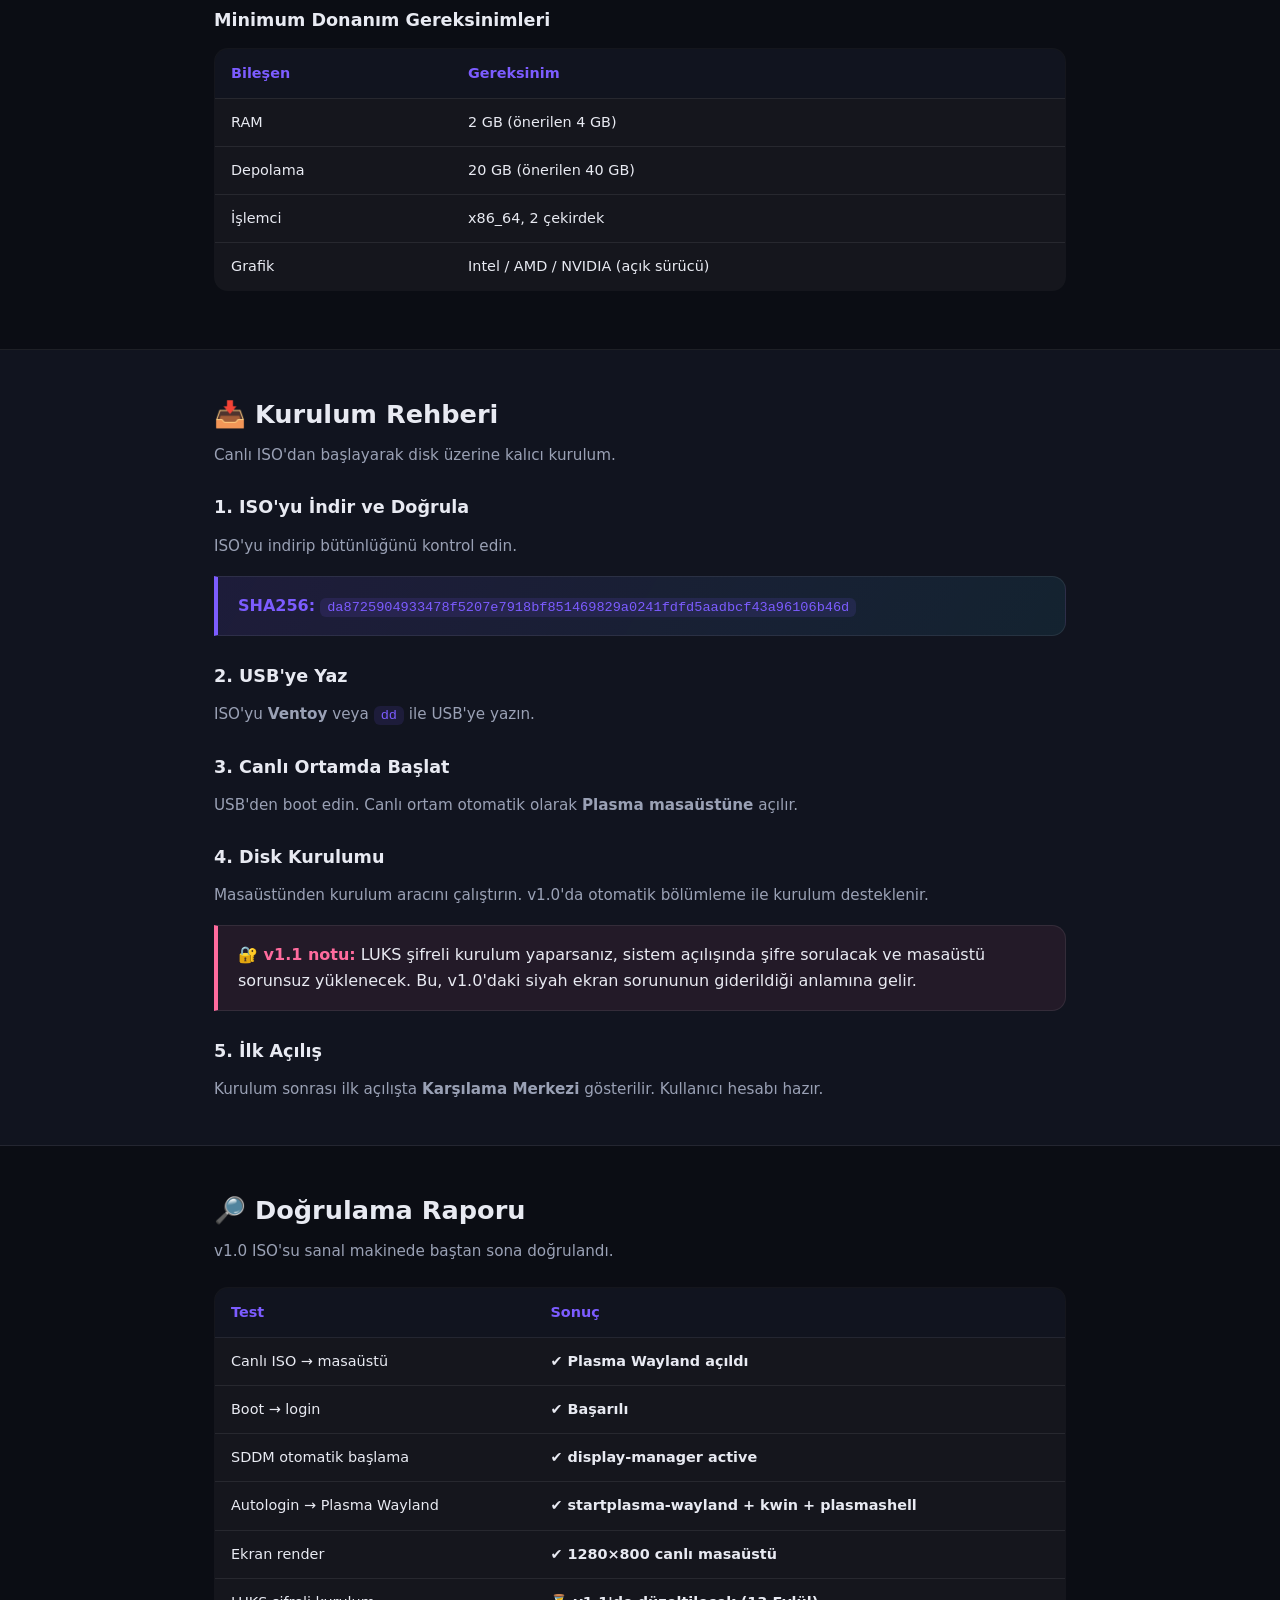
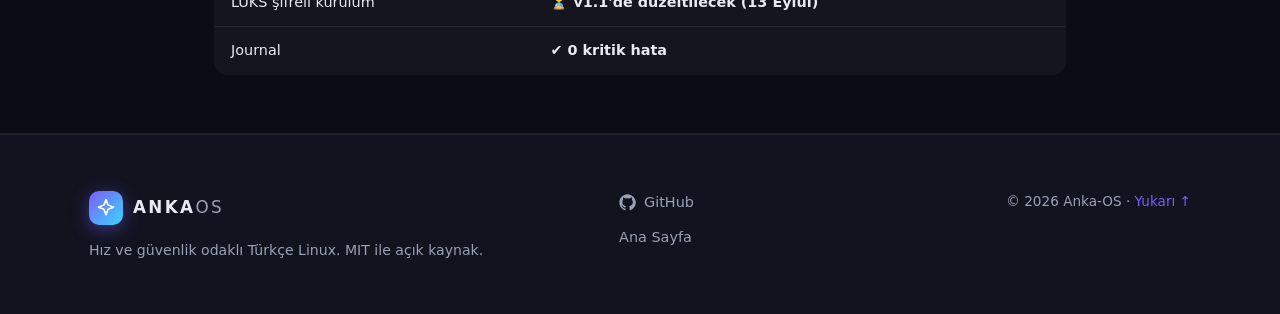
==== commit 9ef14bf7: "v1.1 yayın tarihi 13 Eylül 2026'ya ertelendi (site + wiki)" ====
--- a/wiki.html
+++ b/wiki.html
@@ -102,9 +102,9 @@
   <section class="wiki-section" id="duyuru">
     <div class="wiki-wrap">
       <h2><span class="o">📣</span> v1.1 Resmî Yayını</h2>
-      <p class="lead">Anka-OS v1.1 <b style="color:var(--accent)">17 Ağustos 2026</b> tarihinde resmî olarak yayınlanacak.</p>
+      <p class="lead">Anka-OS v1.1 <b style="color:var(--accent)">13 Eylül 2026</b> tarihinde resmî olarak yayınlanacak.</p>
       <div class="wiki-note gold">
-        <b>🗓️ Yayın tarihi: 17 Ağustos 2026</b><br>
+        <b>🗓️ Yayın tarihi: 13 Eylül 2026</b><br>
         <span style="color:var(--muted)">v1.1; güvenlik, performans ve Anka araç takımı alanlarında kapsamlı bir güncelleme. Tek ISO'da üç cephe birden güçleniyor.</span>
       </div>
 
@@ -281,7 +281,7 @@
       <p class="lead">Yakın zamanda yapılan tüm geliştirmeler.</p>
 
       <div class="rel">
-        <span class="tag soon">17 Ağustos 2026</span>
+        <span class="tag soon">13 Eylül 2026</span>
         <div class="rd">v1.1 · Resmî Sürüm</div>
         <h4>Yayına Hazır</h4>
         <p>LUKS düzeltmesi ve sudo desteğiyle v1.1 resmî olarak yayınlanacak. İlk kararlı, dağıtılabilir sürüm.</p>
@@ -379,7 +379,7 @@
         <tr><td>SDDM otomatik başlama</td><td class="check">✔ display-manager active</td></tr>
         <tr><td>Autologin → Plasma Wayland</td><td class="check">✔ startplasma-wayland + kwin + plasmashell</td></tr>
         <tr><td>Ekran render</td><td class="check">✔ 1280×800 canlı masaüstü</td></tr>
-        <tr><td>LUKS şifreli kurulum</td><td class="note">⏳ v1.1'de düzeltilecek (17 Ağustos)</td></tr>
+        <tr><td>LUKS şifreli kurulum</td><td class="note">⏳ v1.1'de düzeltilecek (13 Eylül)</td></tr>
         <tr><td>Journal</td><td class="check">✔ 0 kritik hata</td></tr>
       </table>
     </div>
